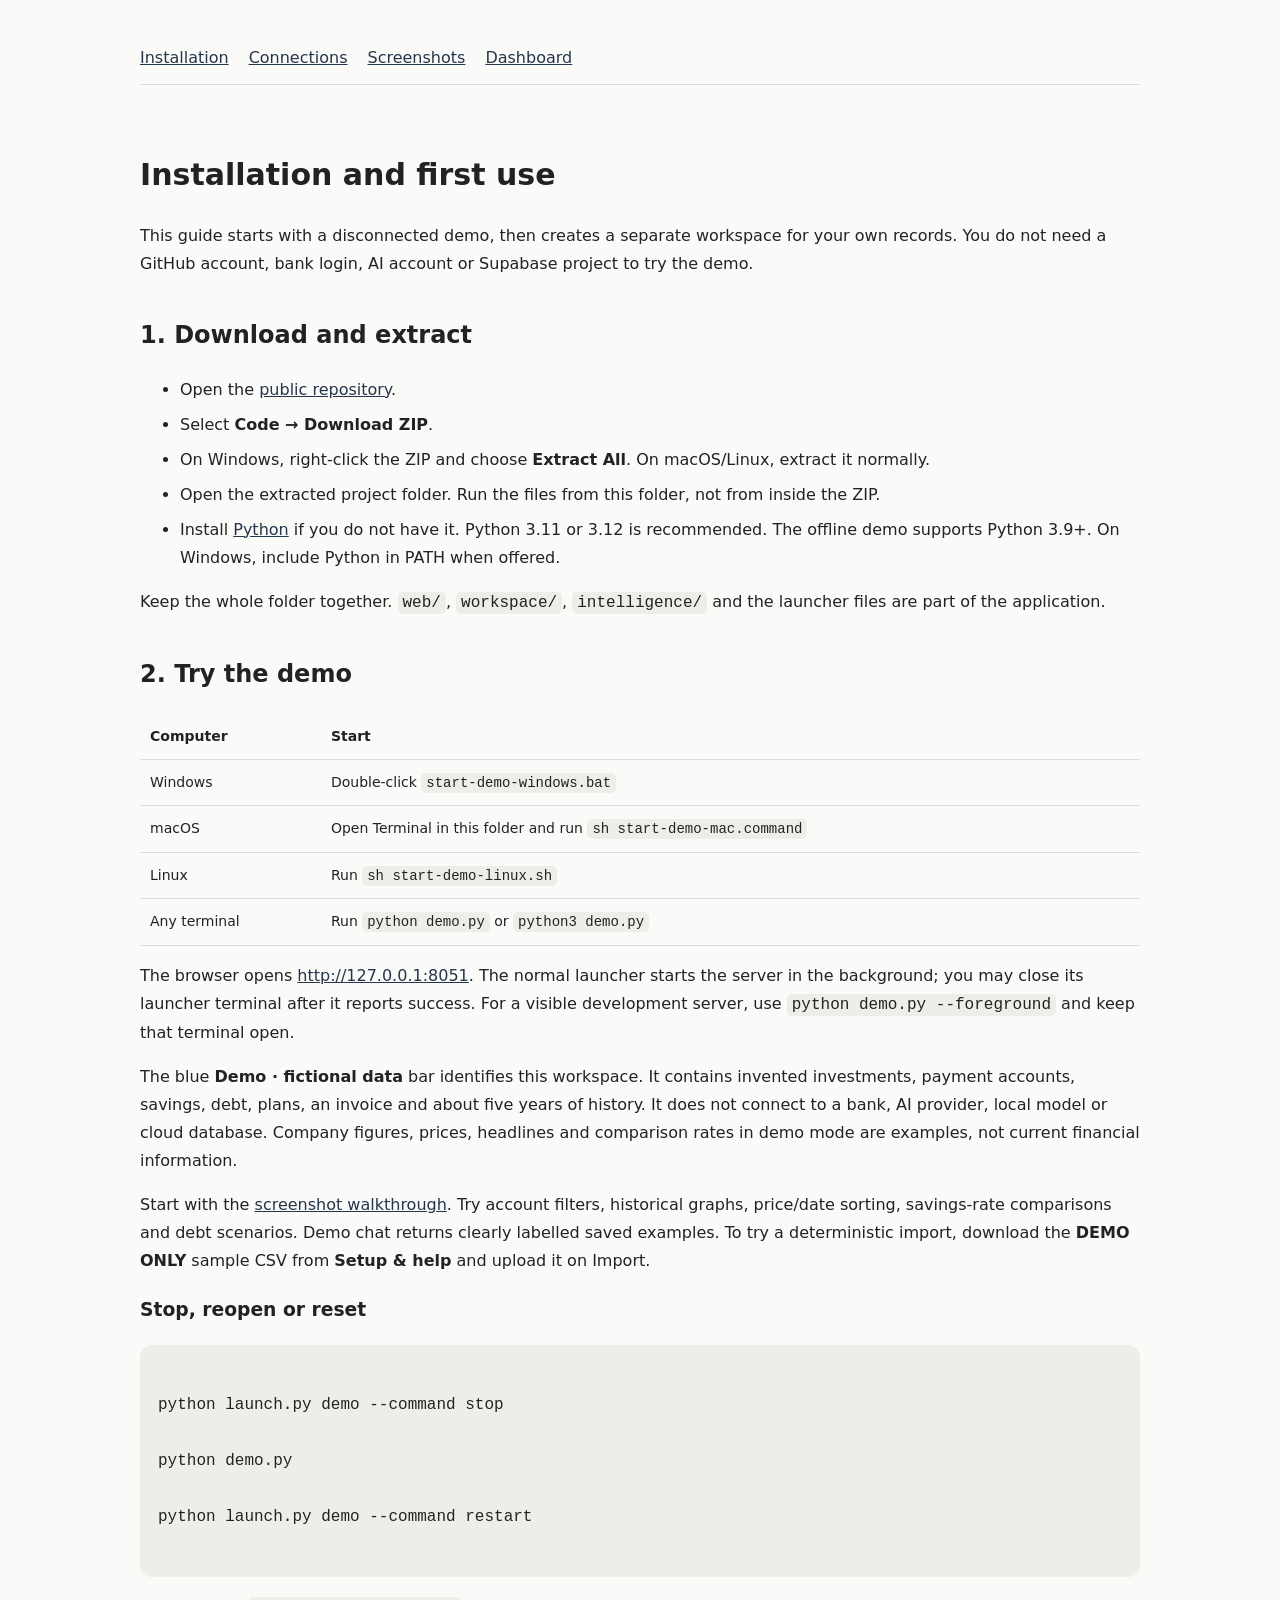
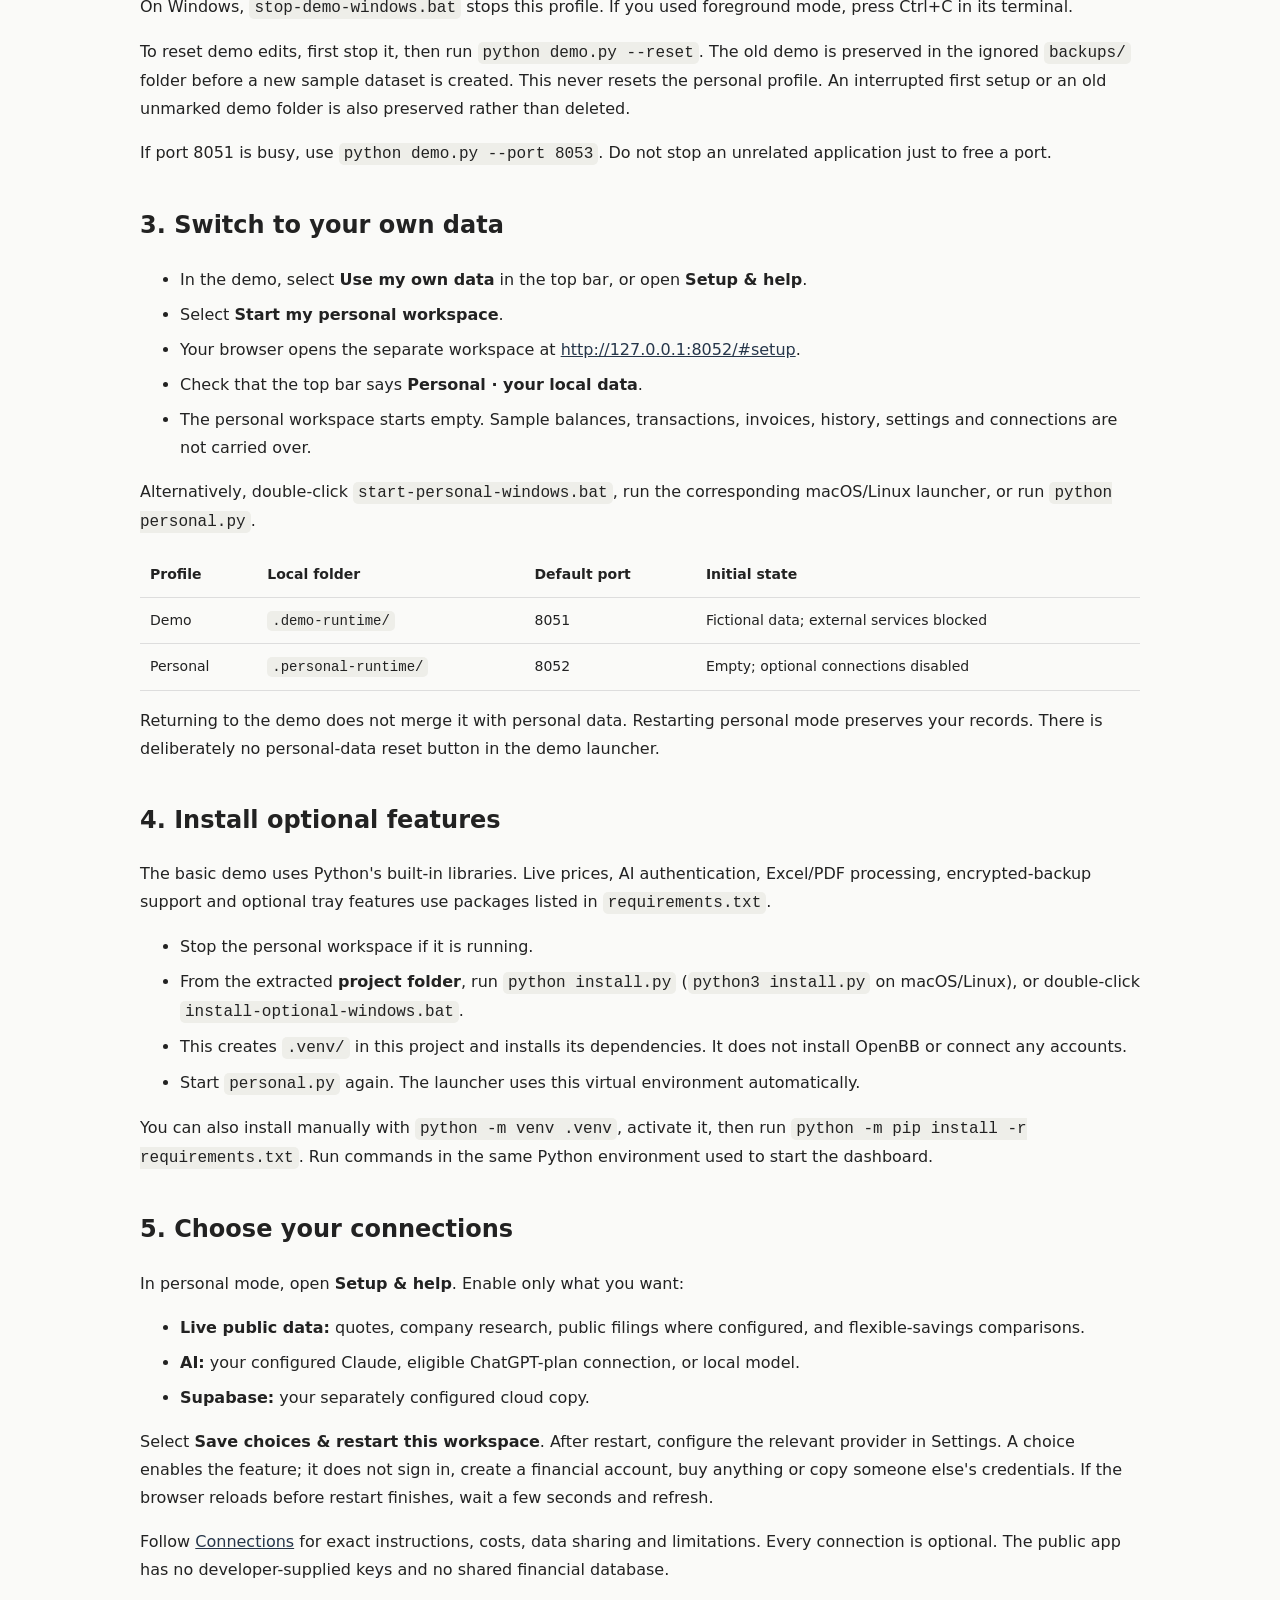
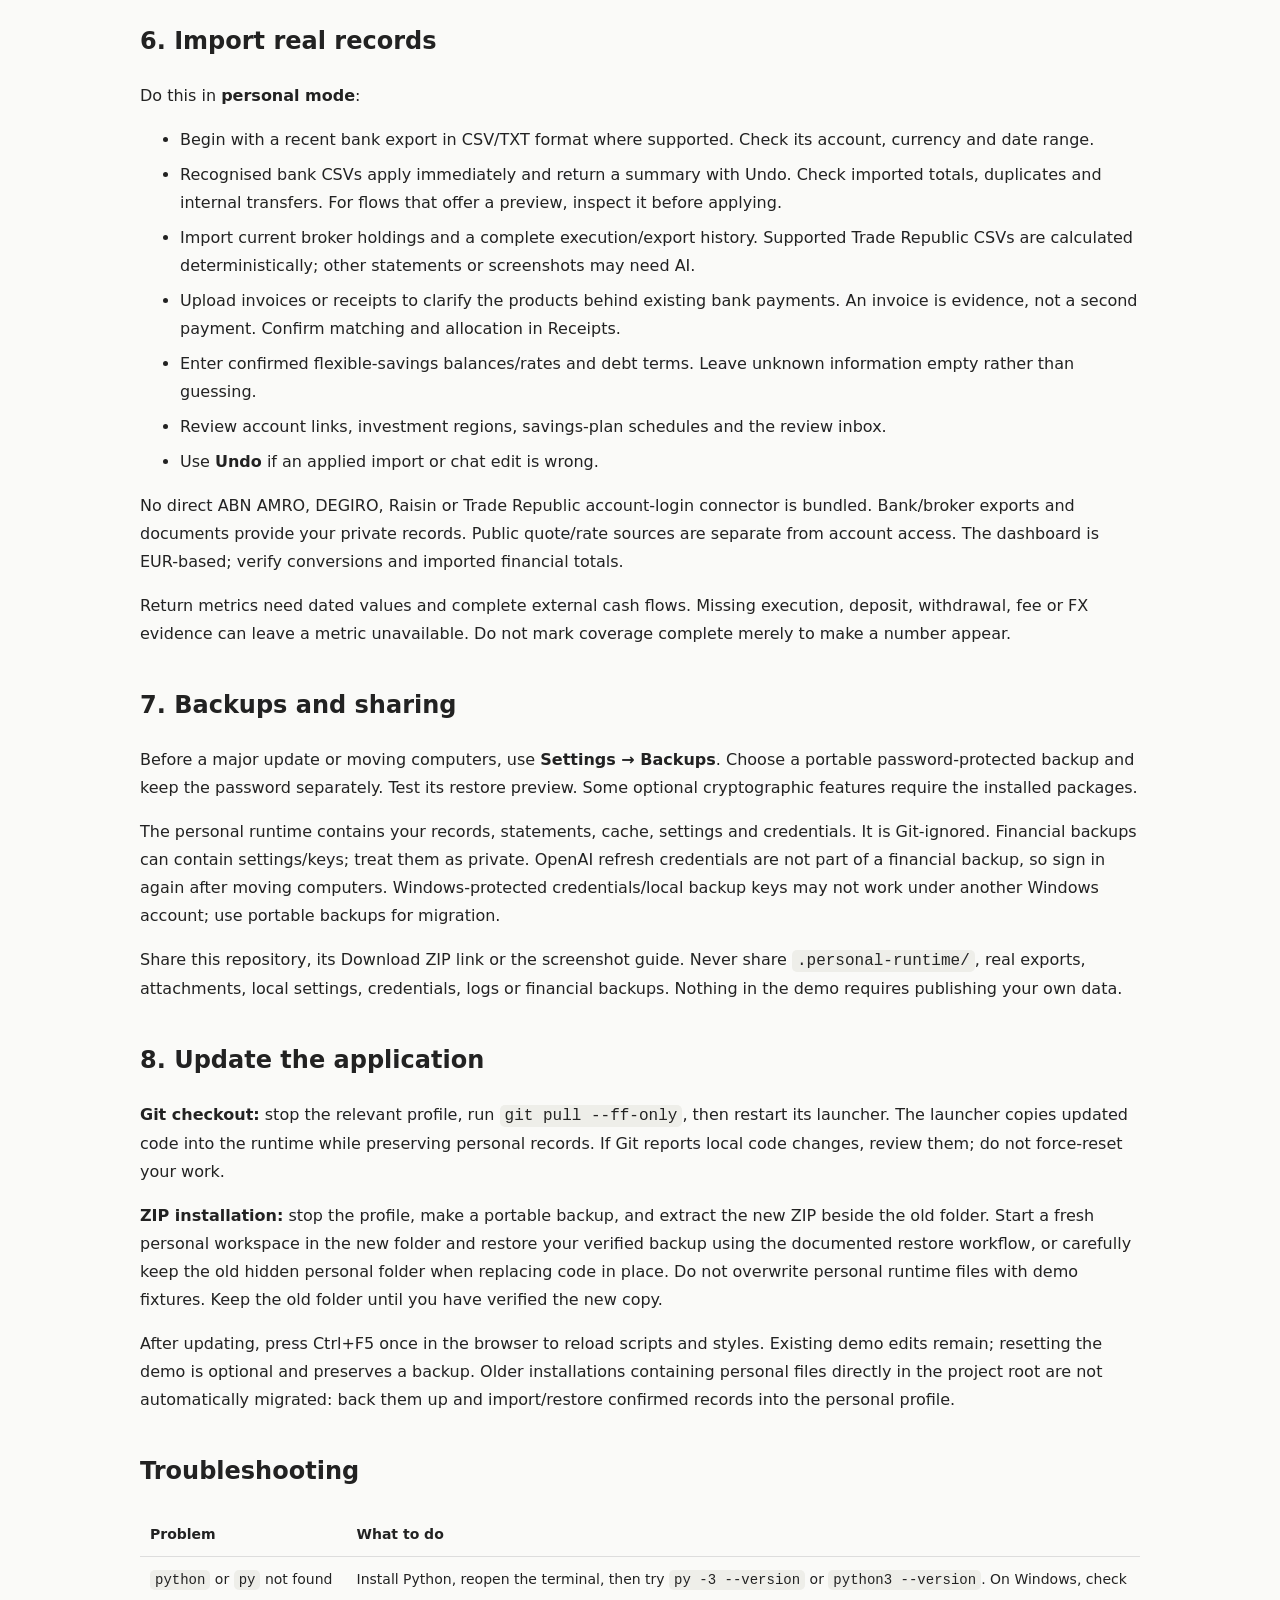
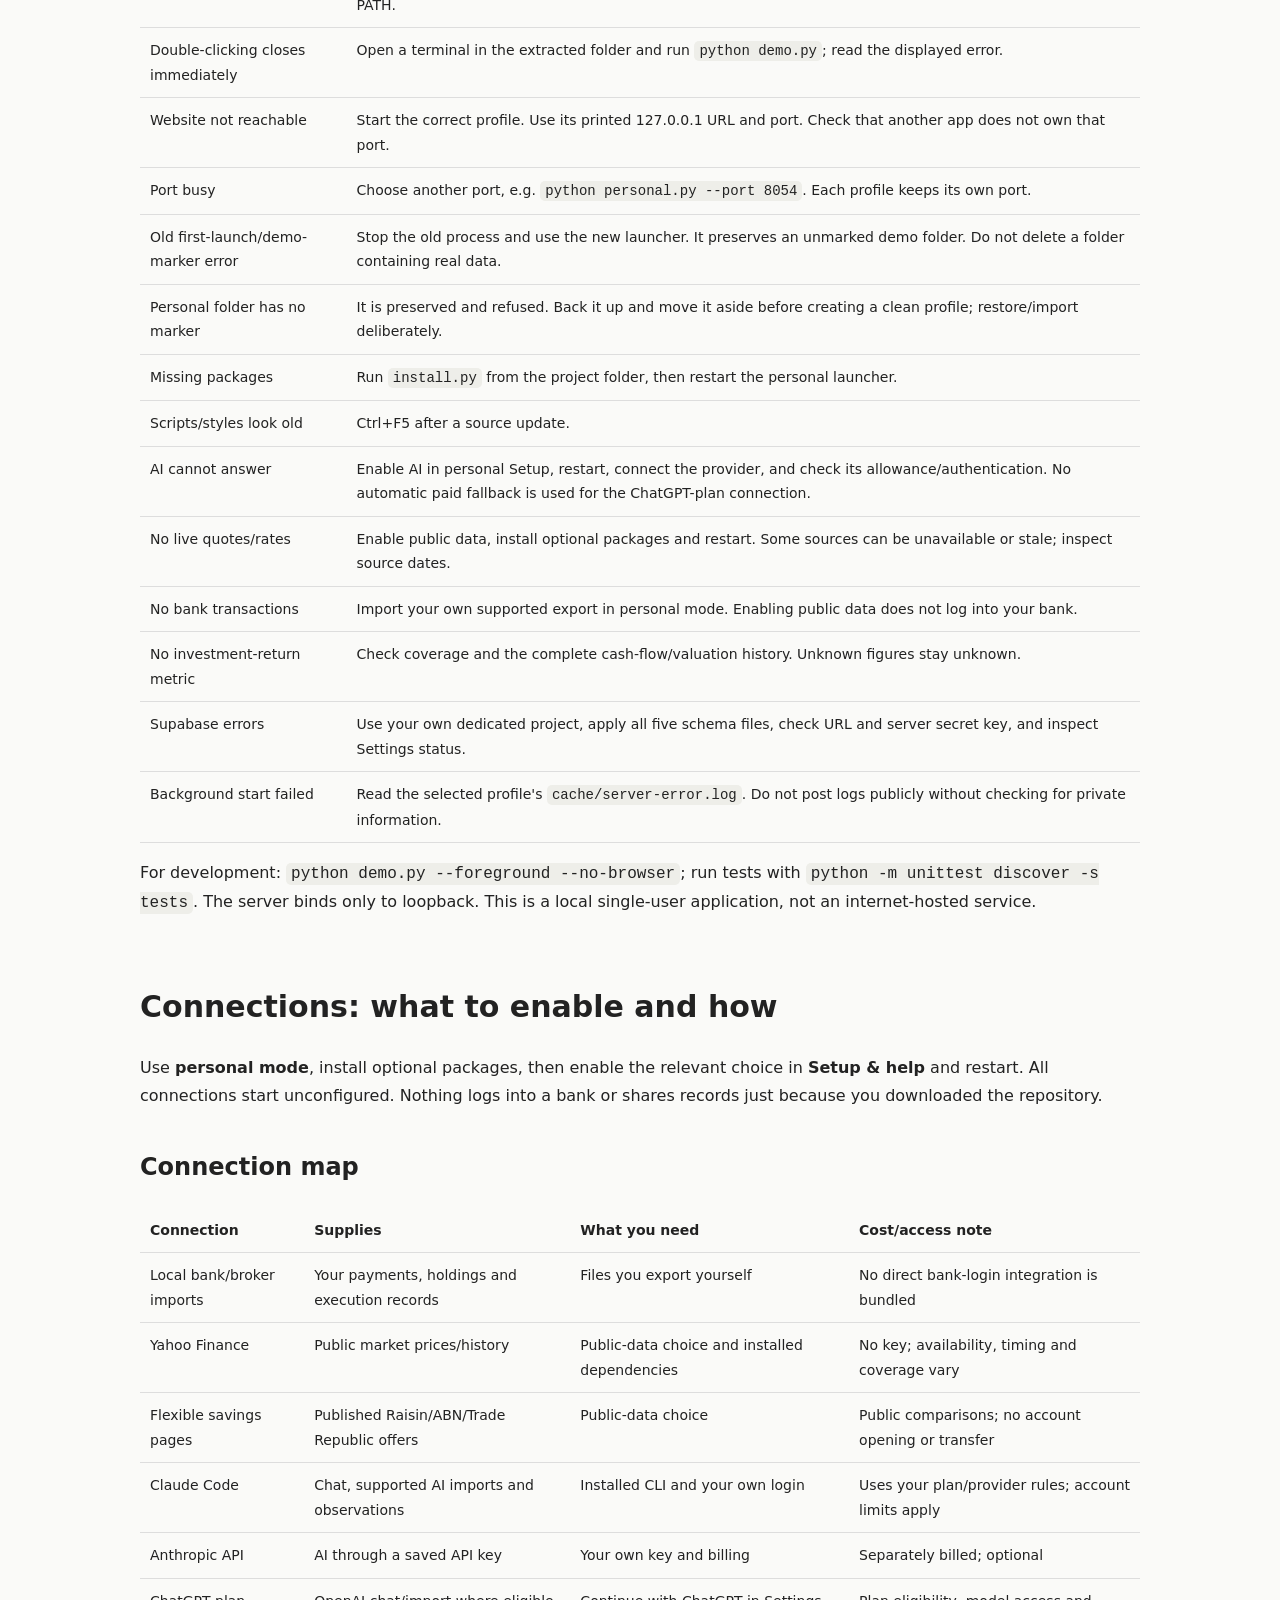
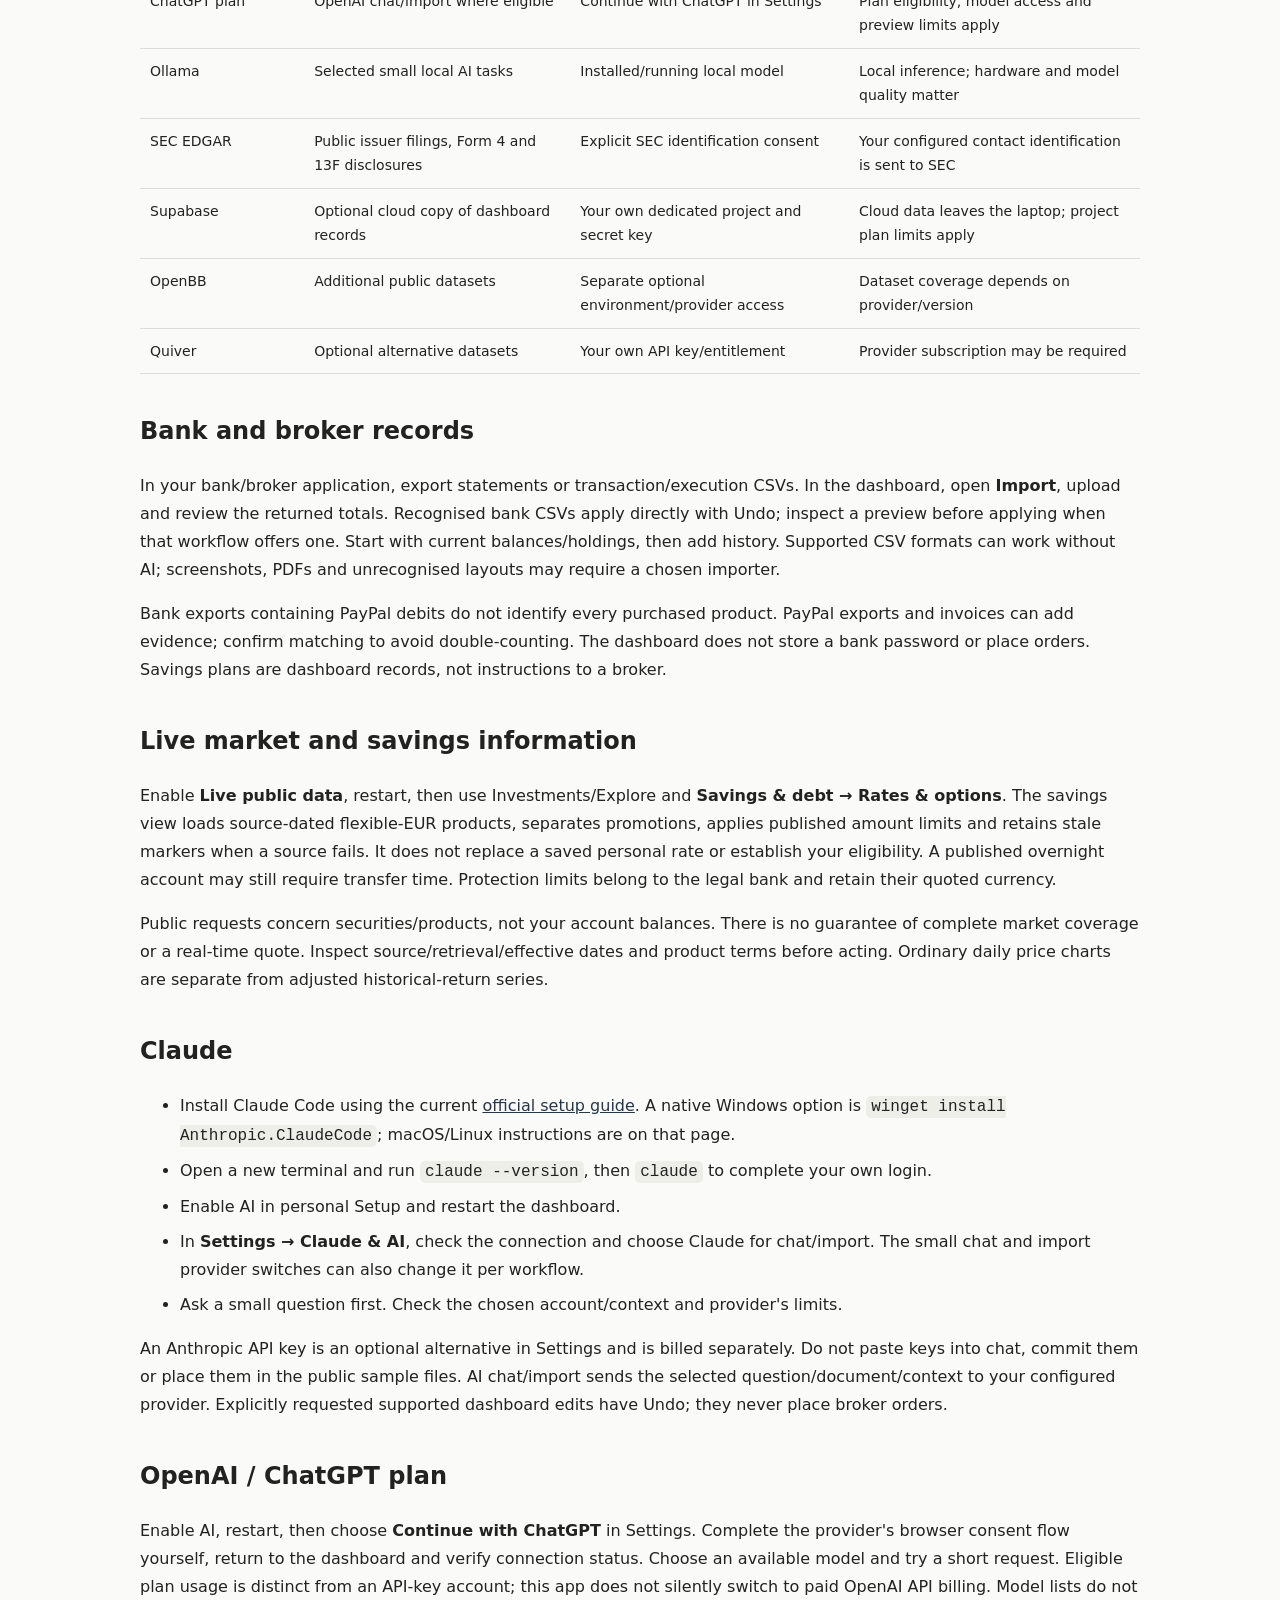
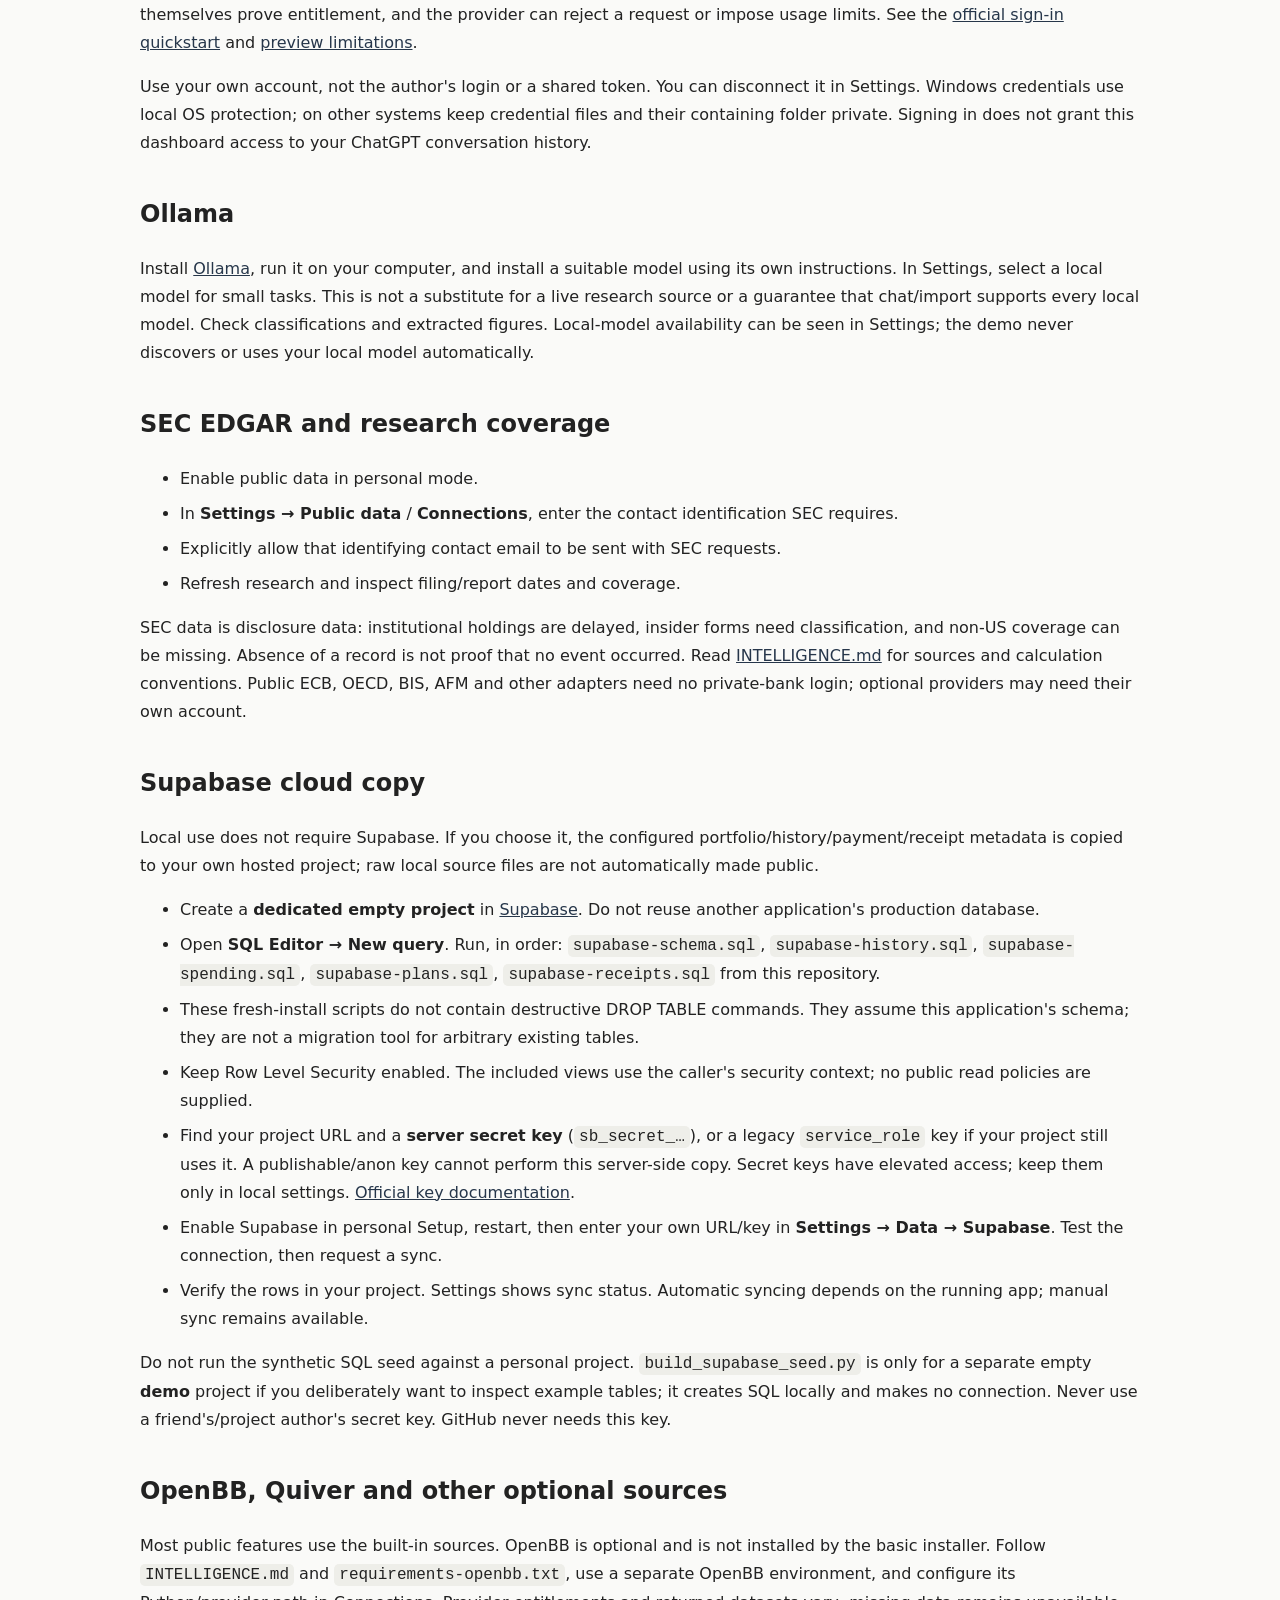
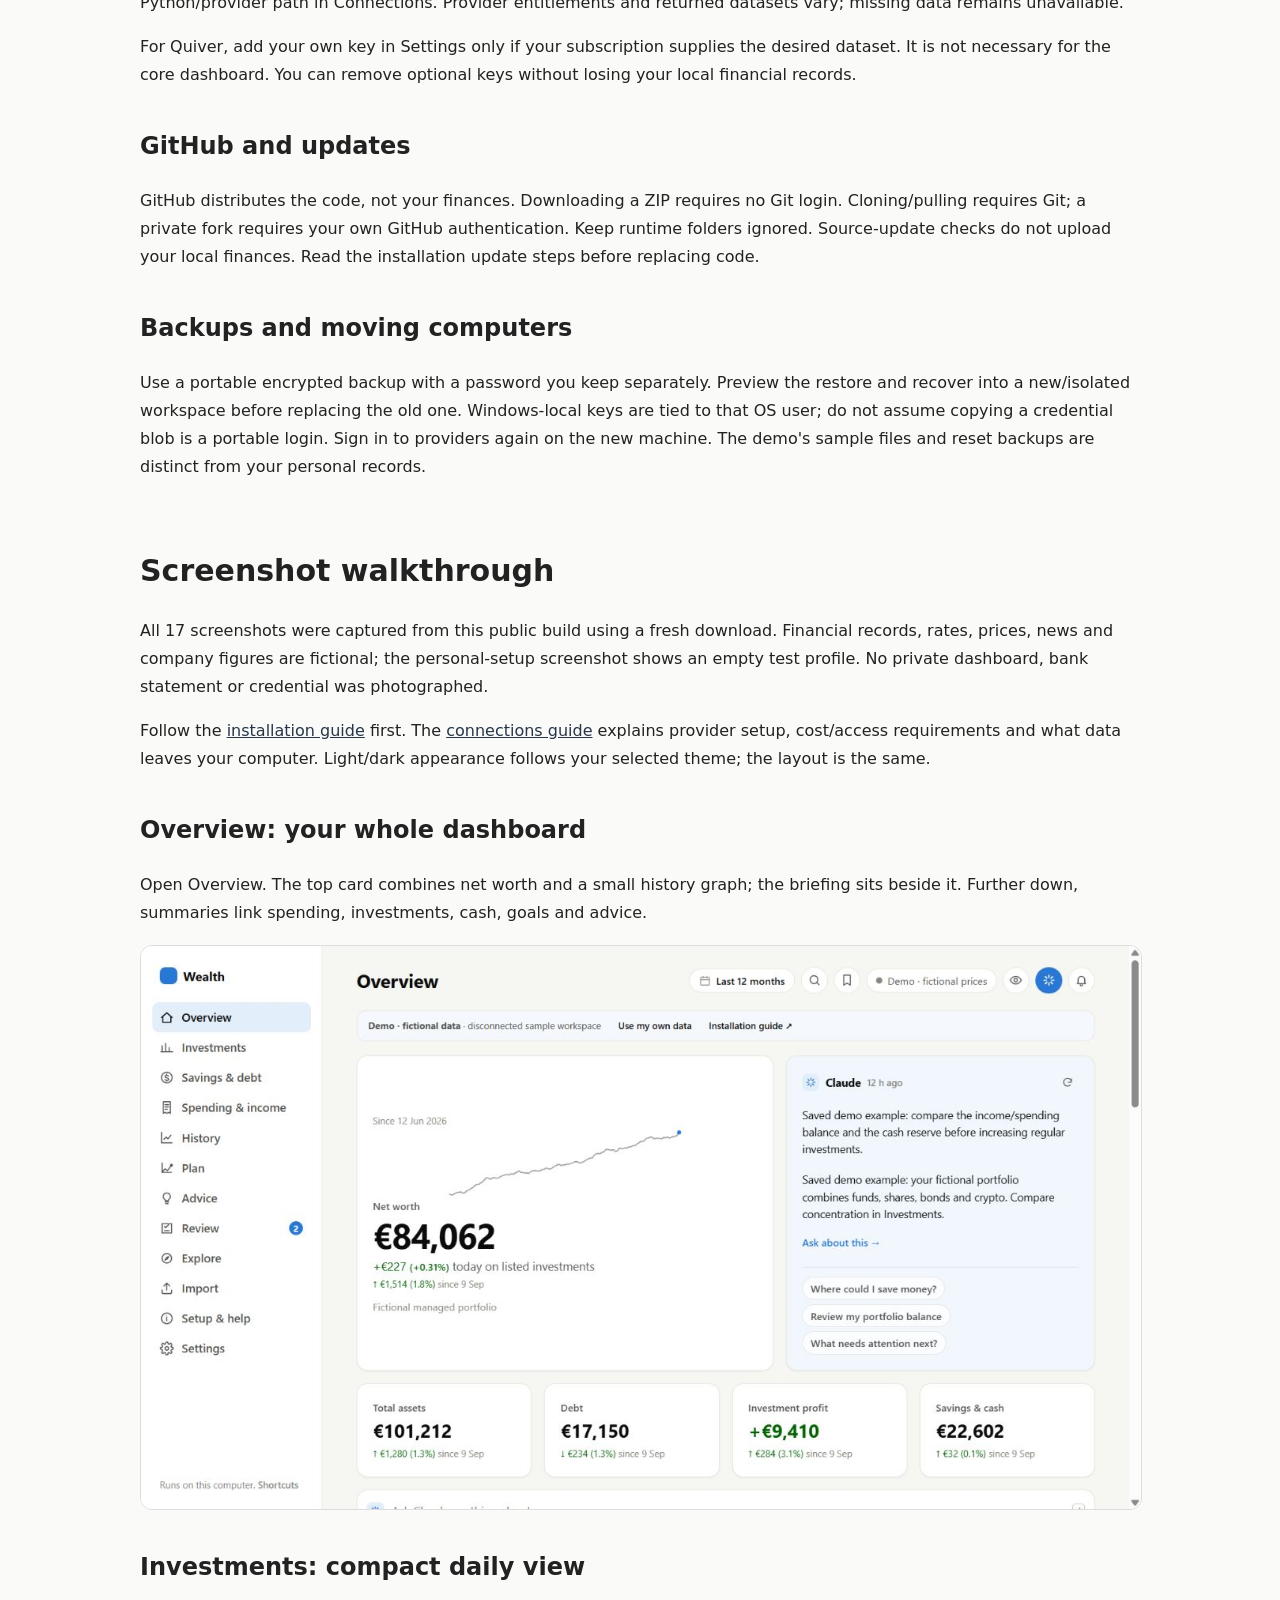
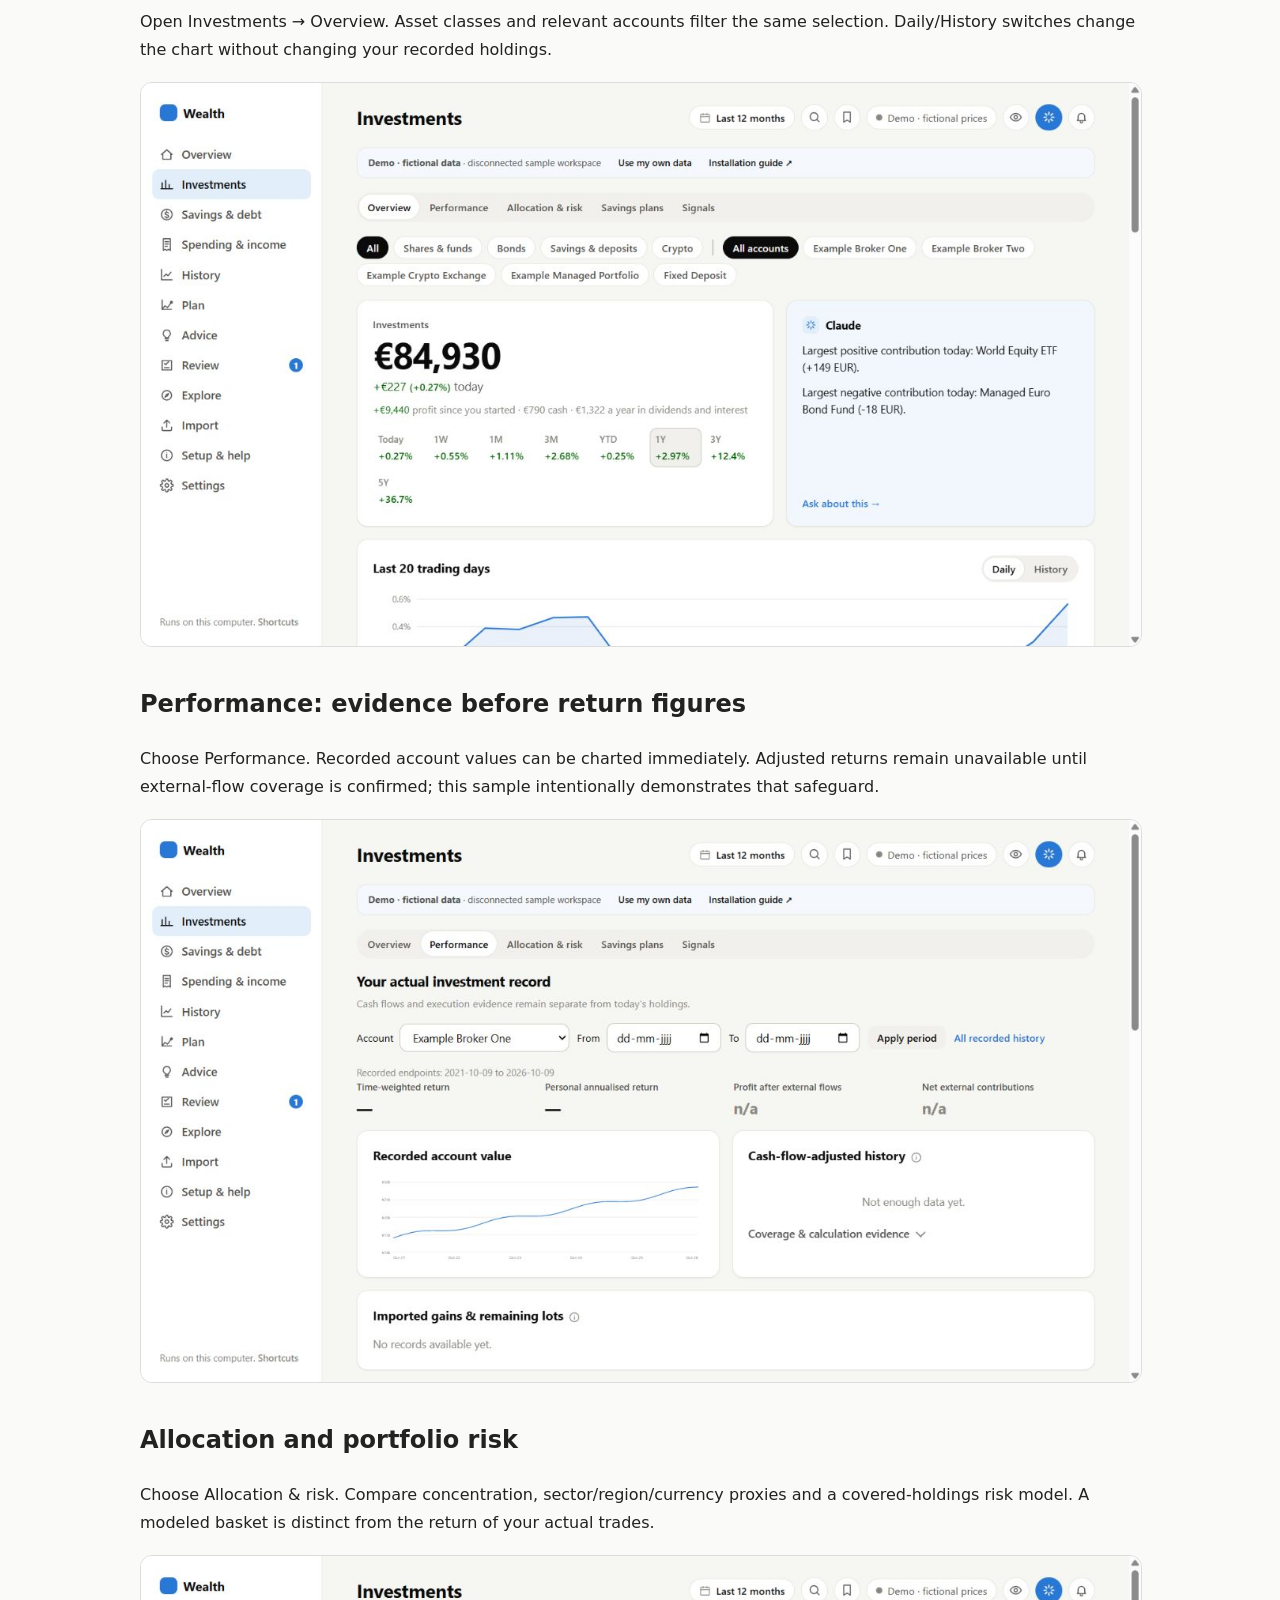
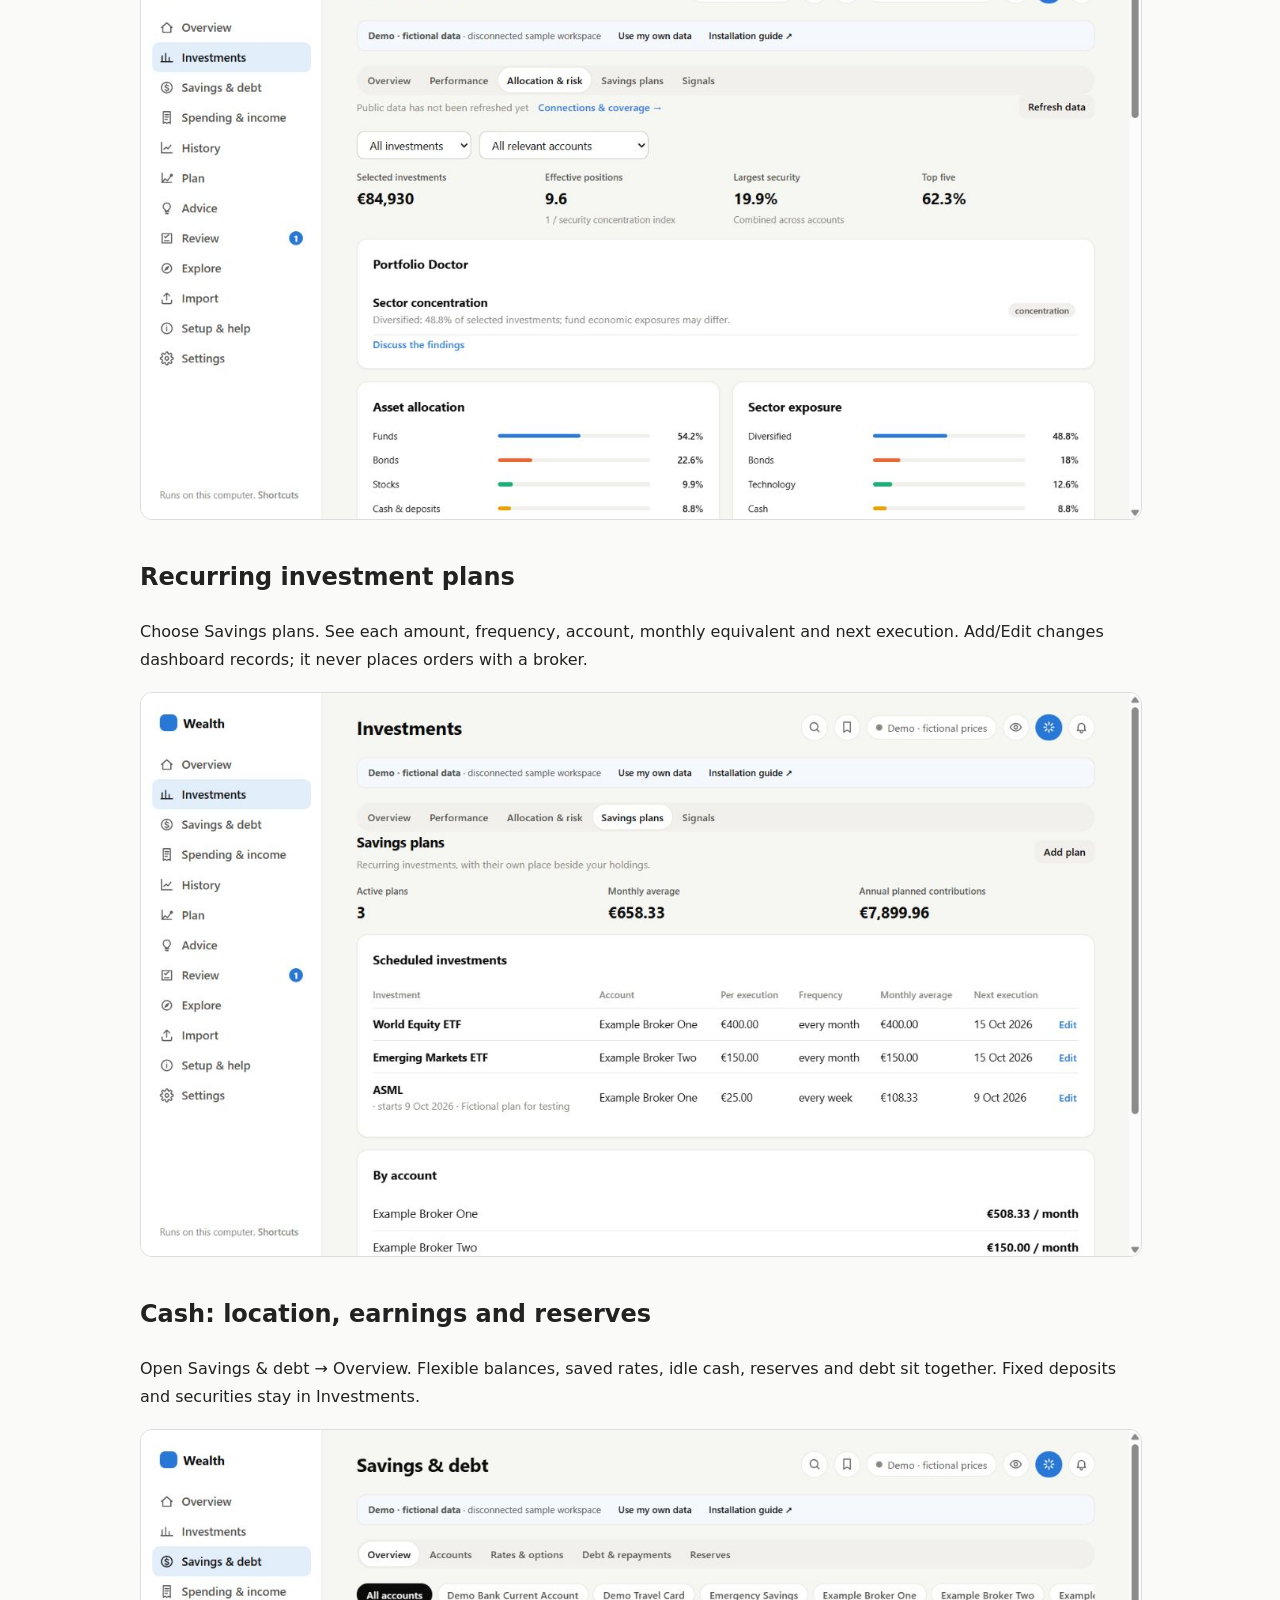
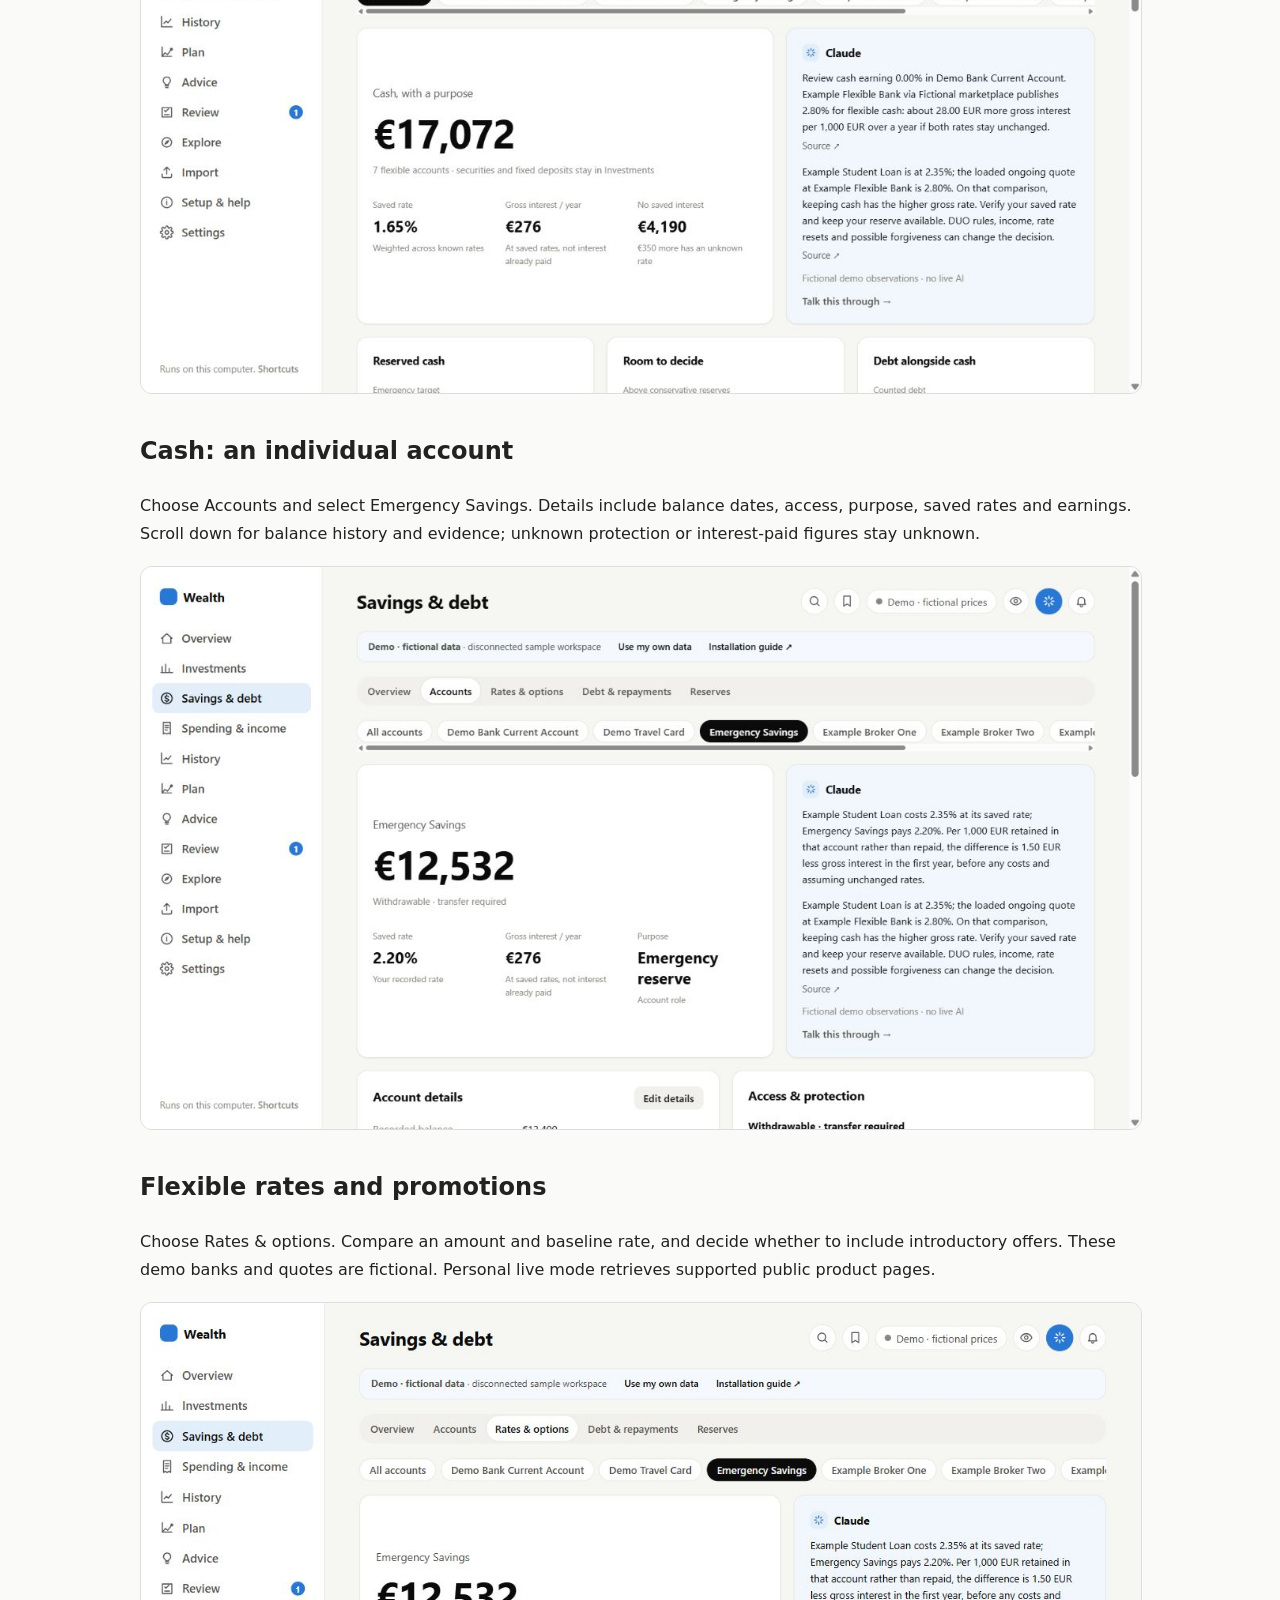
==== web/guide.html @ a2b26bd4 "Update public demo with latest dashboard and illustrated setup Bring the public edition to the curre" ====
<!doctype html><html lang="en"><meta charset="utf-8"><meta name="viewport" content="width=device-width,initial-scale=1"><title>Wealth — installation and screenshots</title><style>body{max-width:1000px;margin:32px auto;padding:0 22px;font:16px/1.75 system-ui;color:#222;background:#fafaf8}h1{margin-top:64px;font-size:30px}h2{margin-top:36px}a{color:#26364a}code{background:#eeeee9;border-radius:5px;padding:2px 5px}pre{white-space:pre-wrap;padding:18px;background:#eeeee9;border-radius:12px}pre code{padding:0}img{display:block;max-width:100%;height:auto;border-radius:12px;border:1px solid #ddd;margin:18px 0}table{border-collapse:collapse;width:100%;font-size:14px}td,th{text-align:left;padding:10px;border-bottom:1px solid #ddd;vertical-align:top}.table-scroll{overflow:auto}li{margin:7px 0}nav{display:flex;gap:20px;flex-wrap:wrap;position:sticky;top:0;background:#fafaf8;padding:12px 0;border-bottom:1px solid #ddd}</style><nav><a href="#installation">Installation</a><a href="#connections">Connections</a><a href="#screenshots">Screenshots</a><a href="/">Dashboard</a></nav><h1 id="installation">Installation and first use</h1>
<p>This guide starts with a disconnected demo, then creates a separate workspace for your own records. You do not need a GitHub account, bank login, AI account or Supabase project to try the demo.</p>
<h2>1. Download and extract</h2>
<ul>
<li>Open the <a href="https://github.com/jcveraart/Wealth-dashboard-test">public repository</a>.</li>
<li>Select <strong>Code → Download ZIP</strong>.</li>
<li>On Windows, right-click the ZIP and choose <strong>Extract All</strong>. On macOS/Linux, extract it normally.</li>
<li>Open the extracted project folder. Run the files from this folder, not from inside the ZIP.</li>
<li>Install <a href="https://www.python.org/downloads/">Python</a> if you do not have it. Python 3.11 or 3.12 is recommended. The offline demo supports Python 3.9+. On Windows, include Python in PATH when offered.</li>
</ul>
<p>Keep the whole folder together. <code>web/</code>, <code>workspace/</code>, <code>intelligence/</code> and the launcher files are part of the application.</p>
<h2>2. Try the demo</h2>
<div class="table-scroll"><table><thead><tr><th>Computer</th><th>Start</th></tr></thead><tbody>
<tr><td>Windows</td><td>Double-click <code>start-demo-windows.bat</code></td></tr>
<tr><td>macOS</td><td>Open Terminal in this folder and run <code>sh start-demo-mac.command</code></td></tr>
<tr><td>Linux</td><td>Run <code>sh start-demo-linux.sh</code></td></tr>
<tr><td>Any terminal</td><td>Run <code>python demo.py</code> or <code>python3 demo.py</code></td></tr>
</tbody></table></div>
<p>The browser opens <a href="http://127.0.0.1:8051">http://127.0.0.1:8051</a>. The normal launcher starts the server in the background; you may close its launcher terminal after it reports success. For a visible development server, use <code>python demo.py --foreground</code> and keep that terminal open.</p>
<p>The blue <strong>Demo · fictional data</strong> bar identifies this workspace. It contains invented investments, payment accounts, savings, debt, plans, an invoice and about five years of history. It does not connect to a bank, AI provider, local model or cloud database. Company figures, prices, headlines and comparison rates in demo mode are examples, not current financial information.</p>
<p>Start with the <a href="#screenshots">screenshot walkthrough</a>. Try account filters, historical graphs, price/date sorting, savings-rate comparisons and debt scenarios. Demo chat returns clearly labelled saved examples. To try a deterministic import, download the <strong>DEMO ONLY</strong> sample CSV from <strong>Setup &amp; help</strong> and upload it on Import.</p>
<h3>Stop, reopen or reset</h3>
<pre><code>
python launch.py demo --command stop

python demo.py

python launch.py demo --command restart

</code></pre>
<p>On Windows, <code>stop-demo-windows.bat</code> stops this profile. If you used foreground mode, press Ctrl+C in its terminal.</p>
<p>To reset demo edits, first stop it, then run <code>python demo.py --reset</code>. The old demo is preserved in the ignored <code>backups/</code> folder before a new sample dataset is created. This never resets the personal profile. An interrupted first setup or an old unmarked demo folder is also preserved rather than deleted.</p>
<p>If port 8051 is busy, use <code>python demo.py --port 8053</code>. Do not stop an unrelated application just to free a port.</p>
<h2>3. Switch to your own data</h2>
<ul>
<li>In the demo, select <strong>Use my own data</strong> in the top bar, or open <strong>Setup &amp; help</strong>.</li>
<li>Select <strong>Start my personal workspace</strong>.</li>
<li>Your browser opens the separate workspace at <a href="http://127.0.0.1:8052/#setup">http://127.0.0.1:8052/#setup</a>.</li>
<li>Check that the top bar says <strong>Personal · your local data</strong>.</li>
<li>The personal workspace starts empty. Sample balances, transactions, invoices, history, settings and connections are not carried over.</li>
</ul>
<p>Alternatively, double-click <code>start-personal-windows.bat</code>, run the corresponding macOS/Linux launcher, or run <code>python personal.py</code>.</p>
<div class="table-scroll"><table><thead><tr><th>Profile</th><th>Local folder</th><th>Default port</th><th>Initial state</th></tr></thead><tbody>
<tr><td>Demo</td><td><code>.demo-runtime/</code></td><td>8051</td><td>Fictional data; external services blocked</td></tr>
<tr><td>Personal</td><td><code>.personal-runtime/</code></td><td>8052</td><td>Empty; optional connections disabled</td></tr>
</tbody></table></div>
<p>Returning to the demo does not merge it with personal data. Restarting personal mode preserves your records. There is deliberately no personal-data reset button in the demo launcher.</p>
<h2>4. Install optional features</h2>
<p>The basic demo uses Python&#x27;s built-in libraries. Live prices, AI authentication, Excel/PDF processing, encrypted-backup support and optional tray features use packages listed in <code>requirements.txt</code>.</p>
<ul>
<li>Stop the personal workspace if it is running.</li>
<li>From the extracted <strong>project folder</strong>, run <code>python install.py</code> (<code>python3 install.py</code> on macOS/Linux), or double-click <code>install-optional-windows.bat</code>.</li>
<li>This creates <code>.venv/</code> in this project and installs its dependencies. It does not install OpenBB or connect any accounts.</li>
<li>Start <code>personal.py</code> again. The launcher uses this virtual environment automatically.</li>
</ul>
<p>You can also install manually with <code>python -m venv .venv</code>, activate it, then run <code>python -m pip install -r requirements.txt</code>. Run commands in the same Python environment used to start the dashboard.</p>
<h2>5. Choose your connections</h2>
<p>In personal mode, open <strong>Setup &amp; help</strong>. Enable only what you want:</p>
<ul>
<li><strong>Live public data:</strong> quotes, company research, public filings where configured, and flexible-savings comparisons.</li>
<li><strong>AI:</strong> your configured Claude, eligible ChatGPT-plan connection, or local model.</li>
<li><strong>Supabase:</strong> your separately configured cloud copy.</li>
</ul>
<p>Select <strong>Save choices &amp; restart this workspace</strong>. After restart, configure the relevant provider in Settings. A choice enables the feature; it does not sign in, create a financial account, buy anything or copy someone else&#x27;s credentials. If the browser reloads before restart finishes, wait a few seconds and refresh.</p>
<p>Follow <a href="#connections">Connections</a> for exact instructions, costs, data sharing and limitations. Every connection is optional. The public app has no developer-supplied keys and no shared financial database.</p>
<h2>6. Import real records</h2>
<p>Do this in <strong>personal mode</strong>:</p>
<ul>
<li>Begin with a recent bank export in CSV/TXT format where supported. Check its account, currency and date range.</li>
<li>Recognised bank CSVs apply immediately and return a summary with Undo. Check imported totals, duplicates and internal transfers. For flows that offer a preview, inspect it before applying.</li>
<li>Import current broker holdings and a complete execution/export history. Supported Trade Republic CSVs are calculated deterministically; other statements or screenshots may need AI.</li>
<li>Upload invoices or receipts to clarify the products behind existing bank payments. An invoice is evidence, not a second payment. Confirm matching and allocation in Receipts.</li>
<li>Enter confirmed flexible-savings balances/rates and debt terms. Leave unknown information empty rather than guessing.</li>
<li>Review account links, investment regions, savings-plan schedules and the review inbox.</li>
<li>Use <strong>Undo</strong> if an applied import or chat edit is wrong.</li>
</ul>
<p>No direct ABN AMRO, DEGIRO, Raisin or Trade Republic account-login connector is bundled. Bank/broker exports and documents provide your private records. Public quote/rate sources are separate from account access. The dashboard is EUR-based; verify conversions and imported financial totals.</p>
<p>Return metrics need dated values and complete external cash flows. Missing execution, deposit, withdrawal, fee or FX evidence can leave a metric unavailable. Do not mark coverage complete merely to make a number appear.</p>
<h2>7. Backups and sharing</h2>
<p>Before a major update or moving computers, use <strong>Settings → Backups</strong>. Choose a portable password-protected backup and keep the password separately. Test its restore preview. Some optional cryptographic features require the installed packages.</p>
<p>The personal runtime contains your records, statements, cache, settings and credentials. It is Git-ignored. Financial backups can contain settings/keys; treat them as private. OpenAI refresh credentials are not part of a financial backup, so sign in again after moving computers. Windows-protected credentials/local backup keys may not work under another Windows account; use portable backups for migration.</p>
<p>Share this repository, its Download ZIP link or the screenshot guide. Never share <code>.personal-runtime/</code>, real exports, attachments, local settings, credentials, logs or financial backups. Nothing in the demo requires publishing your own data.</p>
<h2>8. Update the application</h2>
<p><strong>Git checkout:</strong> stop the relevant profile, run <code>git pull --ff-only</code>, then restart its launcher. The launcher copies updated code into the runtime while preserving personal records. If Git reports local code changes, review them; do not force-reset your work.</p>
<p><strong>ZIP installation:</strong> stop the profile, make a portable backup, and extract the new ZIP beside the old folder. Start a fresh personal workspace in the new folder and restore your verified backup using the documented restore workflow, or carefully keep the old hidden personal folder when replacing code in place. Do not overwrite personal runtime files with demo fixtures. Keep the old folder until you have verified the new copy.</p>
<p>After updating, press Ctrl+F5 once in the browser to reload scripts and styles. Existing demo edits remain; resetting the demo is optional and preserves a backup. Older installations containing personal files directly in the project root are not automatically migrated: back them up and import/restore confirmed records into the personal profile.</p>
<h2>Troubleshooting</h2>
<div class="table-scroll"><table><thead><tr><th>Problem</th><th>What to do</th></tr></thead><tbody>
<tr><td><code>python</code> or <code>py</code> not found</td><td>Install Python, reopen the terminal, then try <code>py -3 --version</code> or <code>python3 --version</code>. On Windows, check PATH.</td></tr>
<tr><td>Double-clicking closes immediately</td><td>Open a terminal in the extracted folder and run <code>python demo.py</code>; read the displayed error.</td></tr>
<tr><td>Website not reachable</td><td>Start the correct profile. Use its printed 127.0.0.1 URL and port. Check that another app does not own that port.</td></tr>
<tr><td>Port busy</td><td>Choose another port, e.g. <code>python personal.py --port 8054</code>. Each profile keeps its own port.</td></tr>
<tr><td>Old first-launch/demo-marker error</td><td>Stop the old process and use the new launcher. It preserves an unmarked demo folder. Do not delete a folder containing real data.</td></tr>
<tr><td>Personal folder has no marker</td><td>It is preserved and refused. Back it up and move it aside before creating a clean profile; restore/import deliberately.</td></tr>
<tr><td>Missing packages</td><td>Run <code>install.py</code> from the project folder, then restart the personal launcher.</td></tr>
<tr><td>Scripts/styles look old</td><td>Ctrl+F5 after a source update.</td></tr>
<tr><td>AI cannot answer</td><td>Enable AI in personal Setup, restart, connect the provider, and check its allowance/authentication. No automatic paid fallback is used for the ChatGPT-plan connection.</td></tr>
<tr><td>No live quotes/rates</td><td>Enable public data, install optional packages and restart. Some sources can be unavailable or stale; inspect source dates.</td></tr>
<tr><td>No bank transactions</td><td>Import your own supported export in personal mode. Enabling public data does not log into your bank.</td></tr>
<tr><td>No investment-return metric</td><td>Check coverage and the complete cash-flow/valuation history. Unknown figures stay unknown.</td></tr>
<tr><td>Supabase errors</td><td>Use your own dedicated project, apply all five schema files, check URL and server secret key, and inspect Settings status.</td></tr>
<tr><td>Background start failed</td><td>Read the selected profile&#x27;s <code>cache/server-error.log</code>. Do not post logs publicly without checking for private information.</td></tr>
</tbody></table></div>
<p>For development: <code>python demo.py --foreground --no-browser</code>; run tests with <code>python -m unittest discover -s tests</code>. The server binds only to loopback. This is a local single-user application, not an internet-hosted service.</p><h1 id="connections">Connections: what to enable and how</h1>
<p>Use <strong>personal mode</strong>, install optional packages, then enable the relevant choice in <strong>Setup &amp; help</strong> and restart. All connections start unconfigured. Nothing logs into a bank or shares records just because you downloaded the repository.</p>
<h2>Connection map</h2>
<div class="table-scroll"><table><thead><tr><th>Connection</th><th>Supplies</th><th>What you need</th><th>Cost/access note</th></tr></thead><tbody>
<tr><td>Local bank/broker imports</td><td>Your payments, holdings and execution records</td><td>Files you export yourself</td><td>No direct bank-login integration is bundled</td></tr>
<tr><td>Yahoo Finance</td><td>Public market prices/history</td><td>Public-data choice and installed dependencies</td><td>No key; availability, timing and coverage vary</td></tr>
<tr><td>Flexible savings pages</td><td>Published Raisin/ABN/Trade Republic offers</td><td>Public-data choice</td><td>Public comparisons; no account opening or transfer</td></tr>
<tr><td>Claude Code</td><td>Chat, supported AI imports and observations</td><td>Installed CLI and your own login</td><td>Uses your plan/provider rules; account limits apply</td></tr>
<tr><td>Anthropic API</td><td>AI through a saved API key</td><td>Your own key and billing</td><td>Separately billed; optional</td></tr>
<tr><td>ChatGPT plan</td><td>OpenAI chat/import where eligible</td><td>Continue with ChatGPT in Settings</td><td>Plan eligibility, model access and preview limits apply</td></tr>
<tr><td>Ollama</td><td>Selected small local AI tasks</td><td>Installed/running local model</td><td>Local inference; hardware and model quality matter</td></tr>
<tr><td>SEC EDGAR</td><td>Public issuer filings, Form 4 and 13F disclosures</td><td>Explicit SEC identification consent</td><td>Your configured contact identification is sent to SEC</td></tr>
<tr><td>Supabase</td><td>Optional cloud copy of dashboard records</td><td>Your own dedicated project and secret key</td><td>Cloud data leaves the laptop; project plan limits apply</td></tr>
<tr><td>OpenBB</td><td>Additional public datasets</td><td>Separate optional environment/provider access</td><td>Dataset coverage depends on provider/version</td></tr>
<tr><td>Quiver</td><td>Optional alternative datasets</td><td>Your own API key/entitlement</td><td>Provider subscription may be required</td></tr>
</tbody></table></div>
<h2>Bank and broker records</h2>
<p>In your bank/broker application, export statements or transaction/execution CSVs. In the dashboard, open <strong>Import</strong>, upload and review the returned totals. Recognised bank CSVs apply directly with Undo; inspect a preview before applying when that workflow offers one. Start with current balances/holdings, then add history. Supported CSV formats can work without AI; screenshots, PDFs and unrecognised layouts may require a chosen importer.</p>
<p>Bank exports containing PayPal debits do not identify every purchased product. PayPal exports and invoices can add evidence; confirm matching to avoid double-counting. The dashboard does not store a bank password or place orders. Savings plans are dashboard records, not instructions to a broker.</p>
<h2>Live market and savings information</h2>
<p>Enable <strong>Live public data</strong>, restart, then use Investments/Explore and <strong>Savings &amp; debt → Rates &amp; options</strong>. The savings view loads source-dated flexible-EUR products, separates promotions, applies published amount limits and retains stale markers when a source fails. It does not replace a saved personal rate or establish your eligibility. A published overnight account may still require transfer time. Protection limits belong to the legal bank and retain their quoted currency.</p>
<p>Public requests concern securities/products, not your account balances. There is no guarantee of complete market coverage or a real-time quote. Inspect source/retrieval/effective dates and product terms before acting. Ordinary daily price charts are separate from adjusted historical-return series.</p>
<h2>Claude</h2>
<ul>
<li>Install Claude Code using the current <a href="https://code.claude.com/docs/en/setup">official setup guide</a>. A native Windows option is <code>winget install Anthropic.ClaudeCode</code>; macOS/Linux instructions are on that page.</li>
<li>Open a new terminal and run <code>claude --version</code>, then <code>claude</code> to complete your own login.</li>
<li>Enable AI in personal Setup and restart the dashboard.</li>
<li>In <strong>Settings → Claude &amp; AI</strong>, check the connection and choose Claude for chat/import. The small chat and import provider switches can also change it per workflow.</li>
<li>Ask a small question first. Check the chosen account/context and provider&#x27;s limits.</li>
</ul>
<p>An Anthropic API key is an optional alternative in Settings and is billed separately. Do not paste keys into chat, commit them or place them in the public sample files. AI chat/import sends the selected question/document/context to your configured provider. Explicitly requested supported dashboard edits have Undo; they never place broker orders.</p>
<h2>OpenAI / ChatGPT plan</h2>
<p>Enable AI, restart, then choose <strong>Continue with ChatGPT</strong> in Settings. Complete the provider&#x27;s browser consent flow yourself, return to the dashboard and verify connection status. Choose an available model and try a short request. Eligible plan usage is distinct from an API-key account; this app does not silently switch to paid OpenAI API billing. Model lists do not themselves prove entitlement, and the provider can reject a request or impose usage limits. See the <a href="https://developers.openai.com/siwc/quickstart">official sign-in quickstart</a> and <a href="https://developers.openai.com/siwc/token-sharing-open-source/preview-limitations">preview limitations</a>.</p>
<p>Use your own account, not the author&#x27;s login or a shared token. You can disconnect it in Settings. Windows credentials use local OS protection; on other systems keep credential files and their containing folder private. Signing in does not grant this dashboard access to your ChatGPT conversation history.</p>
<h2>Ollama</h2>
<p>Install <a href="https://ollama.com/download">Ollama</a>, run it on your computer, and install a suitable model using its own instructions. In Settings, select a local model for small tasks. This is not a substitute for a live research source or a guarantee that chat/import supports every local model. Check classifications and extracted figures. Local-model availability can be seen in Settings; the demo never discovers or uses your local model automatically.</p>
<h2>SEC EDGAR and research coverage</h2>
<ul>
<li>Enable public data in personal mode.</li>
<li>In <strong>Settings → Public data</strong> / <strong>Connections</strong>, enter the contact identification SEC requires.</li>
<li>Explicitly allow that identifying contact email to be sent with SEC requests.</li>
<li>Refresh research and inspect filing/report dates and coverage.</li>
</ul>
<p>SEC data is disclosure data: institutional holdings are delayed, insider forms need classification, and non-US coverage can be missing. Absence of a record is not proof that no event occurred. Read <a href="https://github.com/jcveraart/Wealth-dashboard-test/blob/main/INTELLIGENCE.md">INTELLIGENCE.md</a> for sources and calculation conventions. Public ECB, OECD, BIS, AFM and other adapters need no private-bank login; optional providers may need their own account.</p>
<h2>Supabase cloud copy</h2>
<p>Local use does not require Supabase. If you choose it, the configured portfolio/history/payment/receipt metadata is copied to your own hosted project; raw local source files are not automatically made public.</p>
<ul>
<li>Create a <strong>dedicated empty project</strong> in <a href="https://supabase.com/dashboard">Supabase</a>. Do not reuse another application&#x27;s production database.</li>
<li>Open <strong>SQL Editor → New query</strong>. Run, in order: <code>supabase-schema.sql</code>, <code>supabase-history.sql</code>, <code>supabase-spending.sql</code>, <code>supabase-plans.sql</code>, <code>supabase-receipts.sql</code> from this repository.</li>
<li>These fresh-install scripts do not contain destructive DROP TABLE commands. They assume this application&#x27;s schema; they are not a migration tool for arbitrary existing tables.</li>
<li>Keep Row Level Security enabled. The included views use the caller&#x27;s security context; no public read policies are supplied.</li>
<li>Find your project URL and a <strong>server secret key</strong> (<code>sb_secret_…</code>), or a legacy <code>service_role</code> key if your project still uses it. A publishable/anon key cannot perform this server-side copy. Secret keys have elevated access; keep them only in local settings. <a href="https://supabase.com/docs/guides/getting-started/api-keys">Official key documentation</a>.</li>
<li>Enable Supabase in personal Setup, restart, then enter your own URL/key in <strong>Settings → Data → Supabase</strong>. Test the connection, then request a sync.</li>
<li>Verify the rows in your project. Settings shows sync status. Automatic syncing depends on the running app; manual sync remains available.</li>
</ul>
<p>Do not run the synthetic SQL seed against a personal project. <code>build_supabase_seed.py</code> is only for a separate empty <strong>demo</strong> project if you deliberately want to inspect example tables; it creates SQL locally and makes no connection. Never use a friend&#x27;s/project author&#x27;s secret key. GitHub never needs this key.</p>
<h2>OpenBB, Quiver and other optional sources</h2>
<p>Most public features use the built-in sources. OpenBB is optional and is not installed by the basic installer. Follow <code>INTELLIGENCE.md</code> and <code>requirements-openbb.txt</code>, use a separate OpenBB environment, and configure its Python/provider path in Connections. Provider entitlements and returned datasets vary; missing data remains unavailable.</p>
<p>For Quiver, add your own key in Settings only if your subscription supplies the desired dataset. It is not necessary for the core dashboard. You can remove optional keys without losing your local financial records.</p>
<h2>GitHub and updates</h2>
<p>GitHub distributes the code, not your finances. Downloading a ZIP requires no Git login. Cloning/pulling requires Git; a private fork requires your own GitHub authentication. Keep runtime folders ignored. Source-update checks do not upload your local finances. Read the installation update steps before replacing code.</p>
<h2>Backups and moving computers</h2>
<p>Use a portable encrypted backup with a password you keep separately. Preview the restore and recover into a new/isolated workspace before replacing the old one. Windows-local keys are tied to that OS user; do not assume copying a credential blob is a portable login. Sign in to providers again on the new machine. The demo&#x27;s sample files and reset backups are distinct from your personal records.</p><h1 id="screenshots">Screenshot walkthrough</h1>
<p>All 17 screenshots were captured from this public build using a fresh download. Financial records, rates, prices, news and company figures are fictional; the personal-setup screenshot shows an empty test profile. No private dashboard, bank statement or credential was photographed.</p>
<p>Follow the <a href="#installation">installation guide</a> first. The <a href="#connections">connections guide</a> explains provider setup, cost/access requirements and what data leaves your computer. Light/dark appearance follows your selected theme; the layout is the same.</p>
<h2>Overview: your whole dashboard</h2>
<p>Open Overview. The top card combines net worth and a small history graph; the briefing sits beside it. Further down, summaries link spending, investments, cash, goals and advice.</p>
<p><img loading="lazy" alt="Overview: your whole dashboard" src="guide-images/01-overview.jpg"></p>
<h2>Investments: compact daily view</h2>
<p>Open Investments → Overview. Asset classes and relevant accounts filter the same selection. Daily/History switches change the chart without changing your recorded holdings.</p>
<p><img loading="lazy" alt="Investments: compact daily view" src="guide-images/02-investments.jpg"></p>
<h2>Performance: evidence before return figures</h2>
<p>Choose Performance. Recorded account values can be charted immediately. Adjusted returns remain unavailable until external-flow coverage is confirmed; this sample intentionally demonstrates that safeguard.</p>
<p><img loading="lazy" alt="Performance: evidence before return figures" src="guide-images/03-performance.jpg"></p>
<h2>Allocation and portfolio risk</h2>
<p>Choose Allocation &amp; risk. Compare concentration, sector/region/currency proxies and a covered-holdings risk model. A modeled basket is distinct from the return of your actual trades.</p>
<p><img loading="lazy" alt="Allocation and portfolio risk" src="guide-images/04-allocation.jpg"></p>
<h2>Recurring investment plans</h2>
<p>Choose Savings plans. See each amount, frequency, account, monthly equivalent and next execution. Add/Edit changes dashboard records; it never places orders with a broker.</p>
<p><img loading="lazy" alt="Recurring investment plans" src="guide-images/05-savings-plans.jpg"></p>
<h2>Cash: location, earnings and reserves</h2>
<p>Open Savings &amp; debt → Overview. Flexible balances, saved rates, idle cash, reserves and debt sit together. Fixed deposits and securities stay in Investments.</p>
<p><img loading="lazy" alt="Cash: location, earnings and reserves" src="guide-images/06-cash-overview.jpg"></p>
<h2>Cash: an individual account</h2>
<p>Choose Accounts and select Emergency Savings. Details include balance dates, access, purpose, saved rates and earnings. Scroll down for balance history and evidence; unknown protection or interest-paid figures stay unknown.</p>
<p><img loading="lazy" alt="Cash: an individual account" src="guide-images/07-cash-account.jpg"></p>
<h2>Flexible rates and promotions</h2>
<p>Choose Rates &amp; options. Compare an amount and baseline rate, and decide whether to include introductory offers. These demo banks and quotes are fictional. Personal live mode retrieves supported public product pages.</p>
<p><img loading="lazy" alt="Flexible rates and promotions" src="guide-images/08-savings-rates.jpg"></p>
<h2>Debt: compare keeping cash with repayment</h2>
<p>Choose Debt &amp; repayments, enter an amount and select Compare choices. Both paths use the same upfront money and monthly budget. The graphs illustrate constant-rate assumptions; they do not change balances or model future DUO forgiveness.</p>
<p><img loading="lazy" alt="Debt: compare keeping cash with repayment" src="guide-images/09-debt-scenario.jpg"></p>
<h2>Spending and income together</h2>
<p>Open Spending &amp; income → Overview. Change account chips and date range, then inspect categories or monthly bars. Internal transfers should be classified separately from spending.</p>
<p><img loading="lazy" alt="Spending and income together" src="guide-images/10-spending.jpg"></p>
<h2>A small payment drilldown</h2>
<p>Click a spending category. The popup has just Sort by (Date/Amount) and Ascending/Descending. Open in Transactions carries the selection into the full transaction view.</p>
<p><img loading="lazy" alt="A small payment drilldown" src="guide-images/11-payment-popup.jpg"></p>
<h2>Income sources and history</h2>
<p>Choose Income in Spending &amp; income. Monthly history, sources and recorded incoming transactions remain under the same navigation and account chips.</p>
<p><img loading="lazy" alt="Income sources and history" src="guide-images/12-income.jpg"></p>
<h2>Invoice products linked to one payment</h2>
<p>Choose Receipts and open Example Demo Shop. Two fictional products reconcile to one €84 payment. Product categories can split that existing payment without creating another expense; keep source evidence attached.</p>
<p><img loading="lazy" alt="Invoice products linked to one payment" src="guide-images/13-invoice-evidence.jpg"></p>
<h2>A company dossier with an ordinary price chart</h2>
<p>Open Explore → Company research, type ASML.AS and select Open research. The demo includes fictional financials, news and daily closes. The blue observations card can start a scoped conversation in personal mode once AI is connected.</p>
<p><img loading="lazy" alt="A company dossier with an ordinary price chart" src="guide-images/14-company-research.jpg"></p>
<h2>Imports, provider selection and coverage</h2>
<p>Open Import. Claude/OpenAI switches choose the configured importer. Download the marked sample CSV from Setup &amp; help to try a deterministic import without AI. Recognised bank CSVs apply directly with a summary and Undo; review the resulting records.</p>
<p><img loading="lazy" alt="Imports, provider selection and coverage" src="guide-images/15-import.jpg"></p>
<h2>Try first, then choose your own workspace</h2>
<p>Open Setup &amp; help. The demo tour and sample download need no account or packages. Start my personal workspace creates/reopens a different data folder instead of mixing real records with examples.</p>
<p><img loading="lazy" alt="Try first, then choose your own workspace" src="guide-images/16-demo-setup.jpg"></p>
<h2>Personal mode: empty and opt-in</h2>
<p>The separate personal workspace starts with no sample financial records. Install optional packages, choose desired features, save/restart, then configure your own providers. Leave unwanted connections disabled.</p>
<p><img loading="lazy" alt="Personal mode: empty and opt-in" src="guide-images/17-personal-setup.jpg"></p></html>
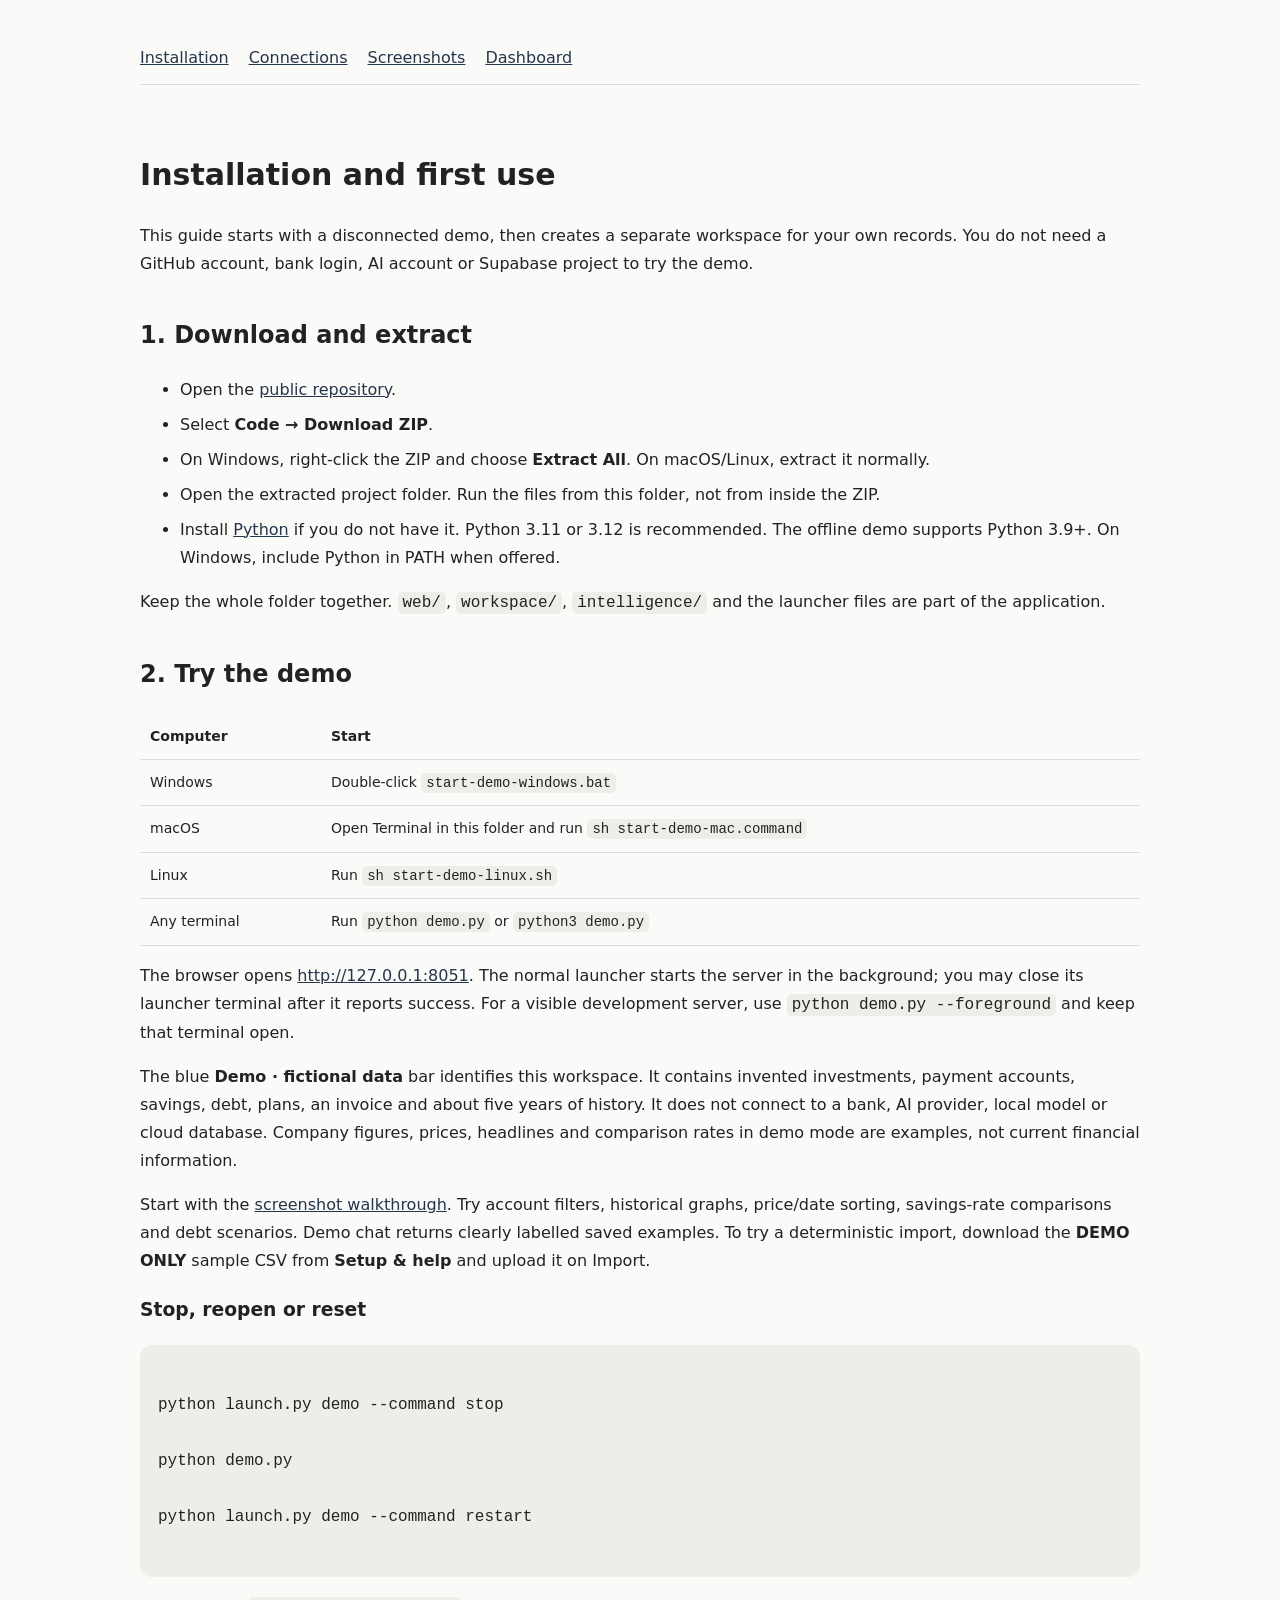
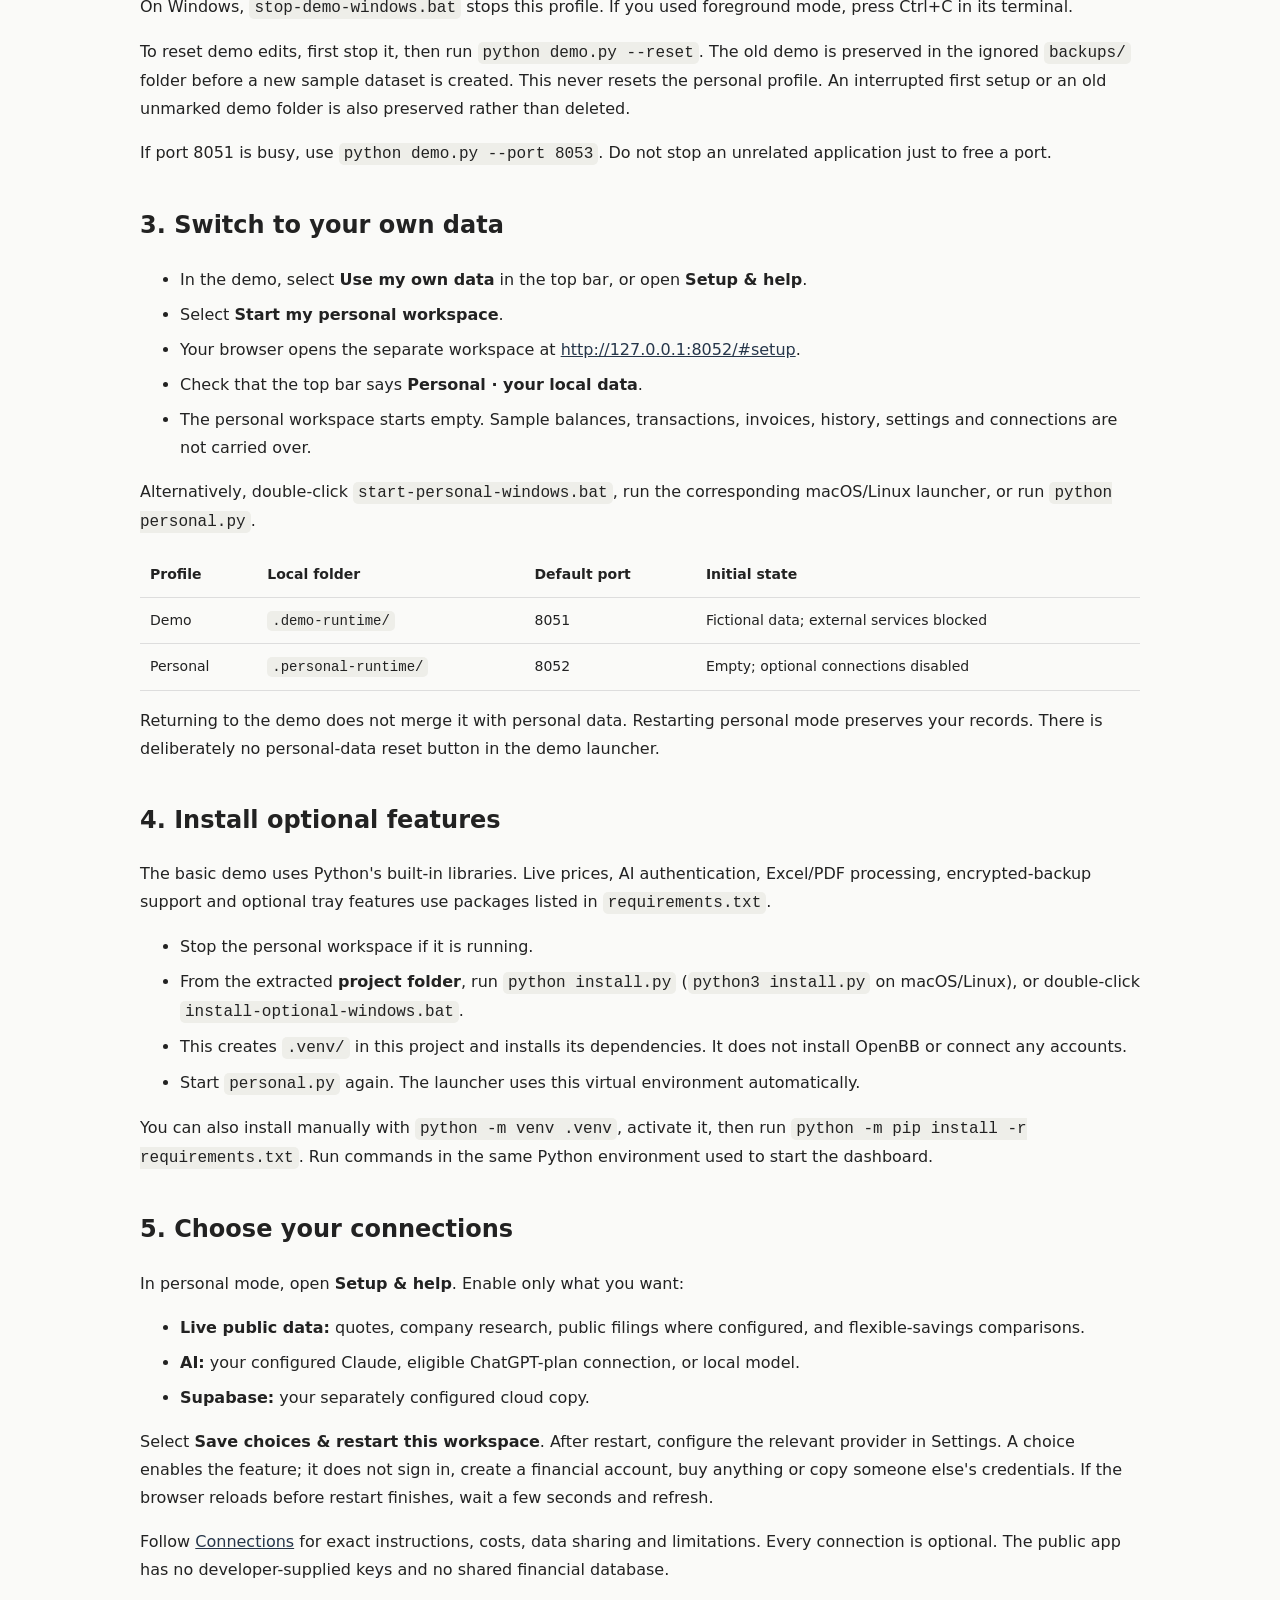
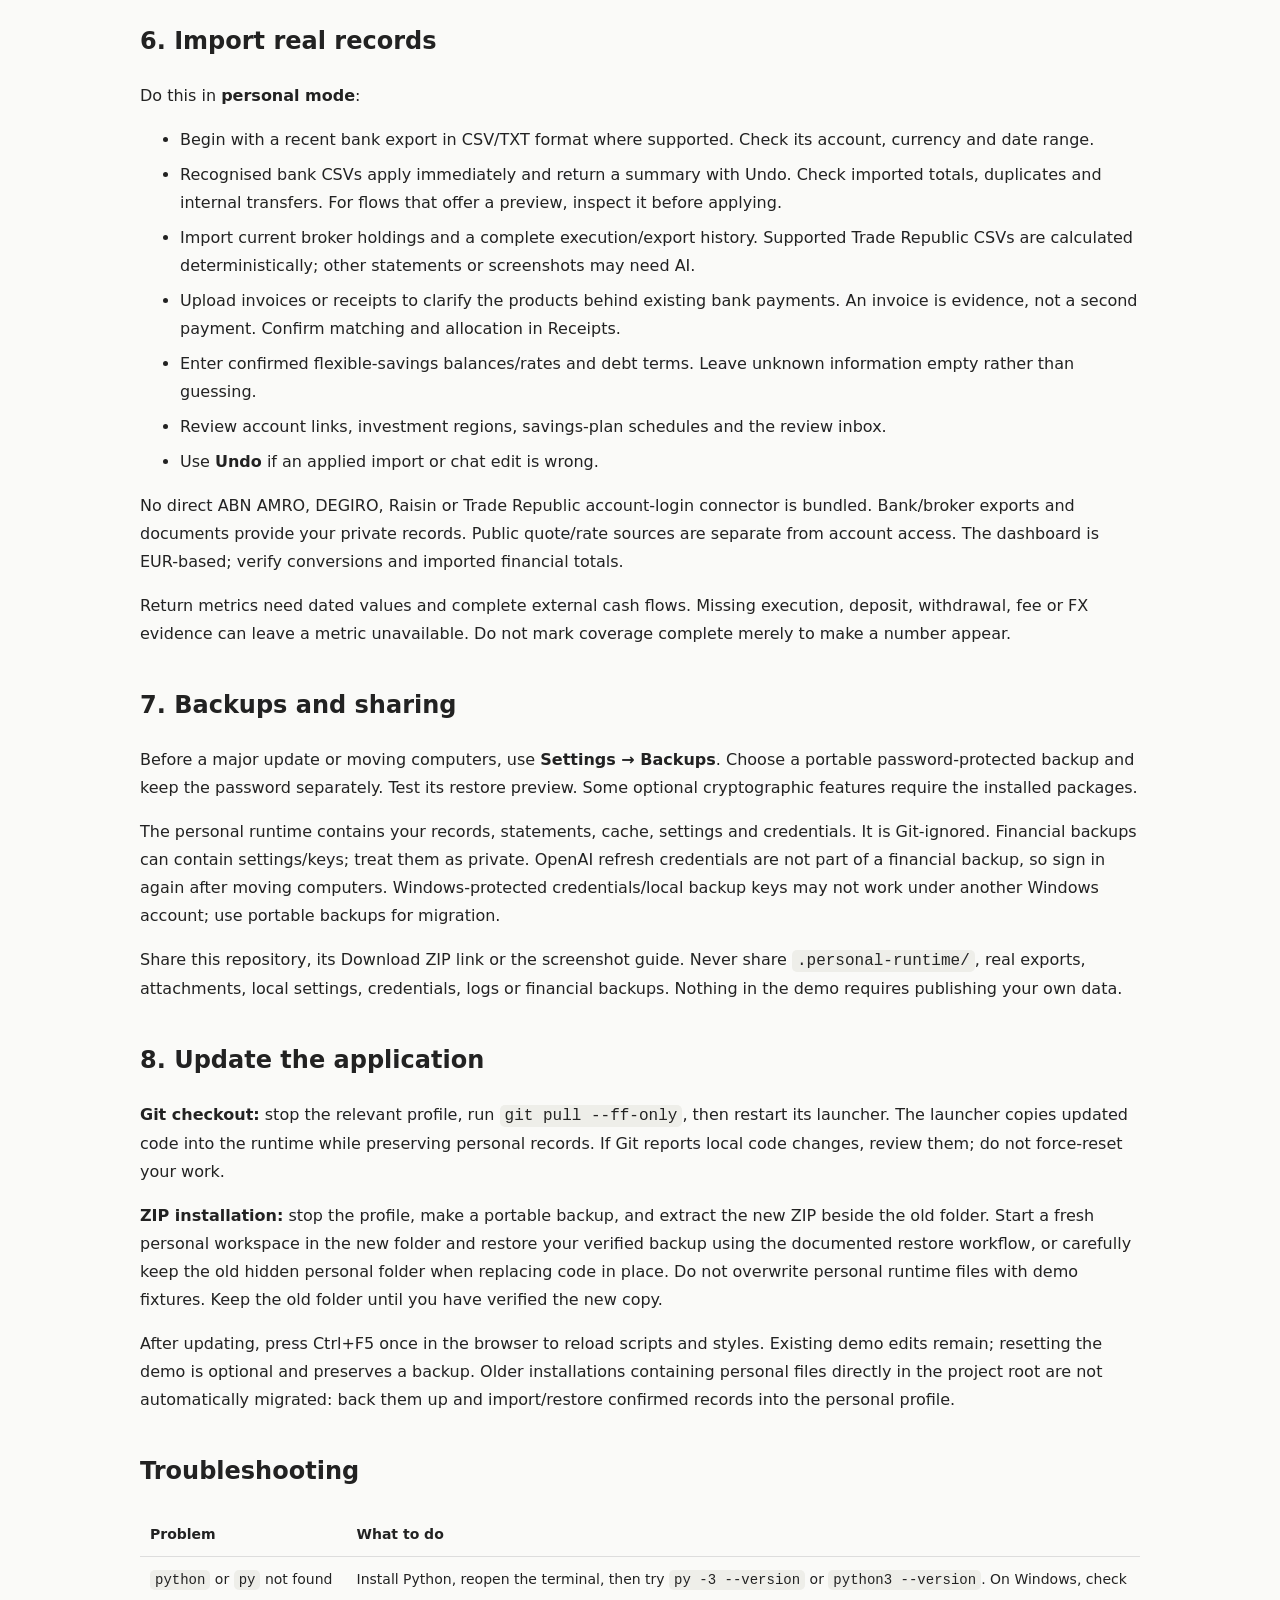
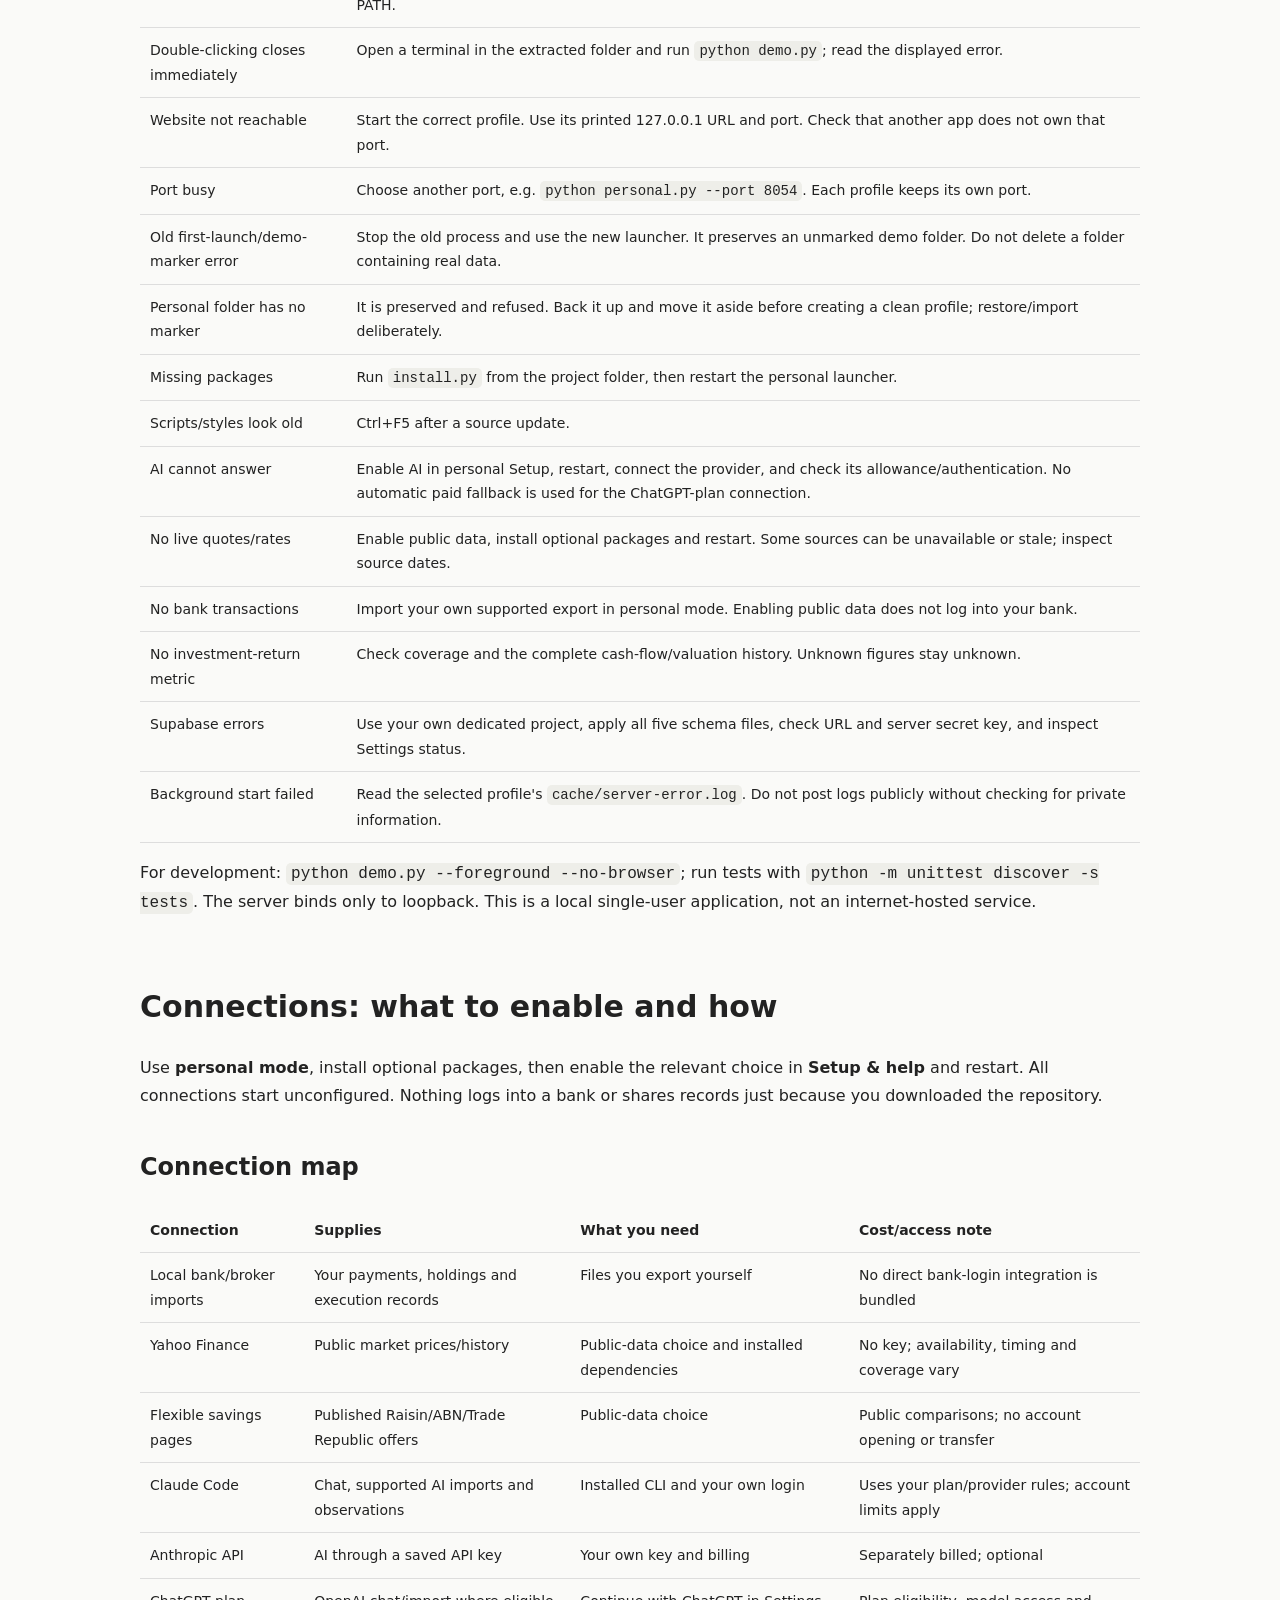
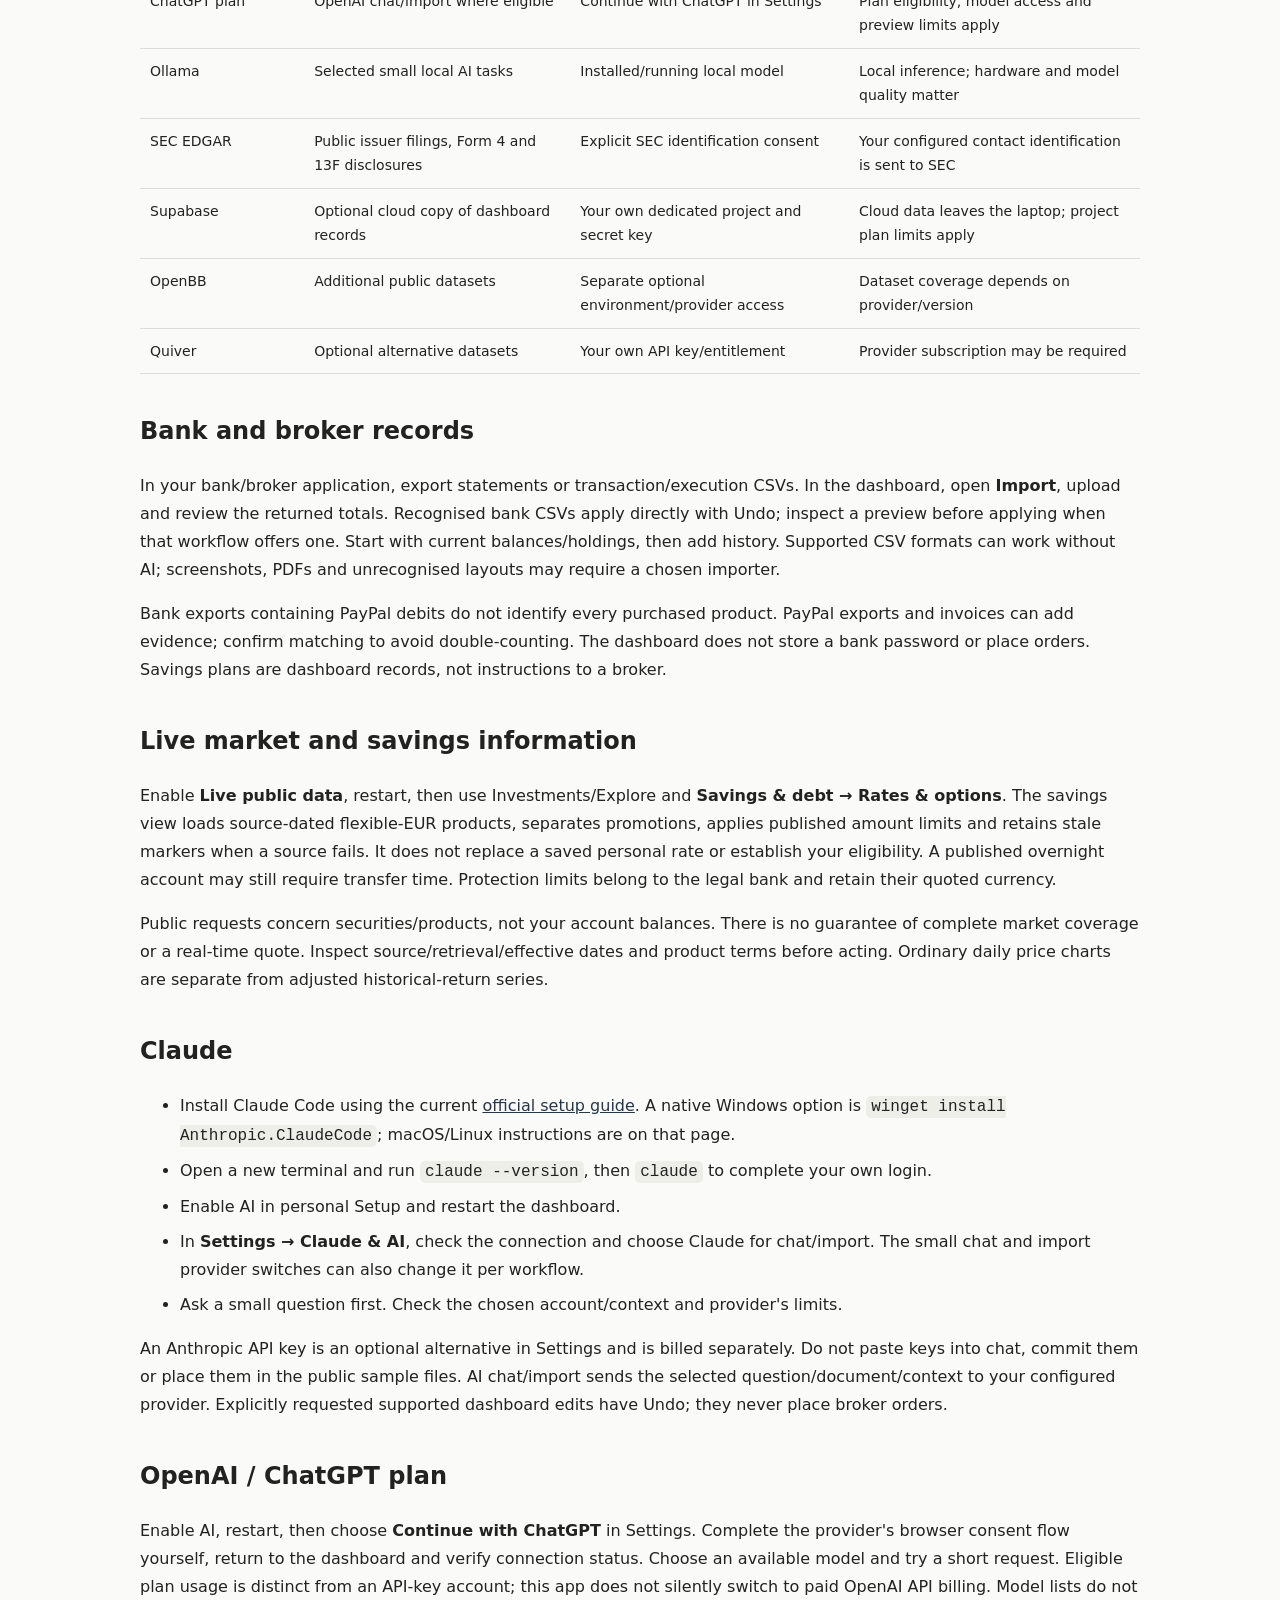
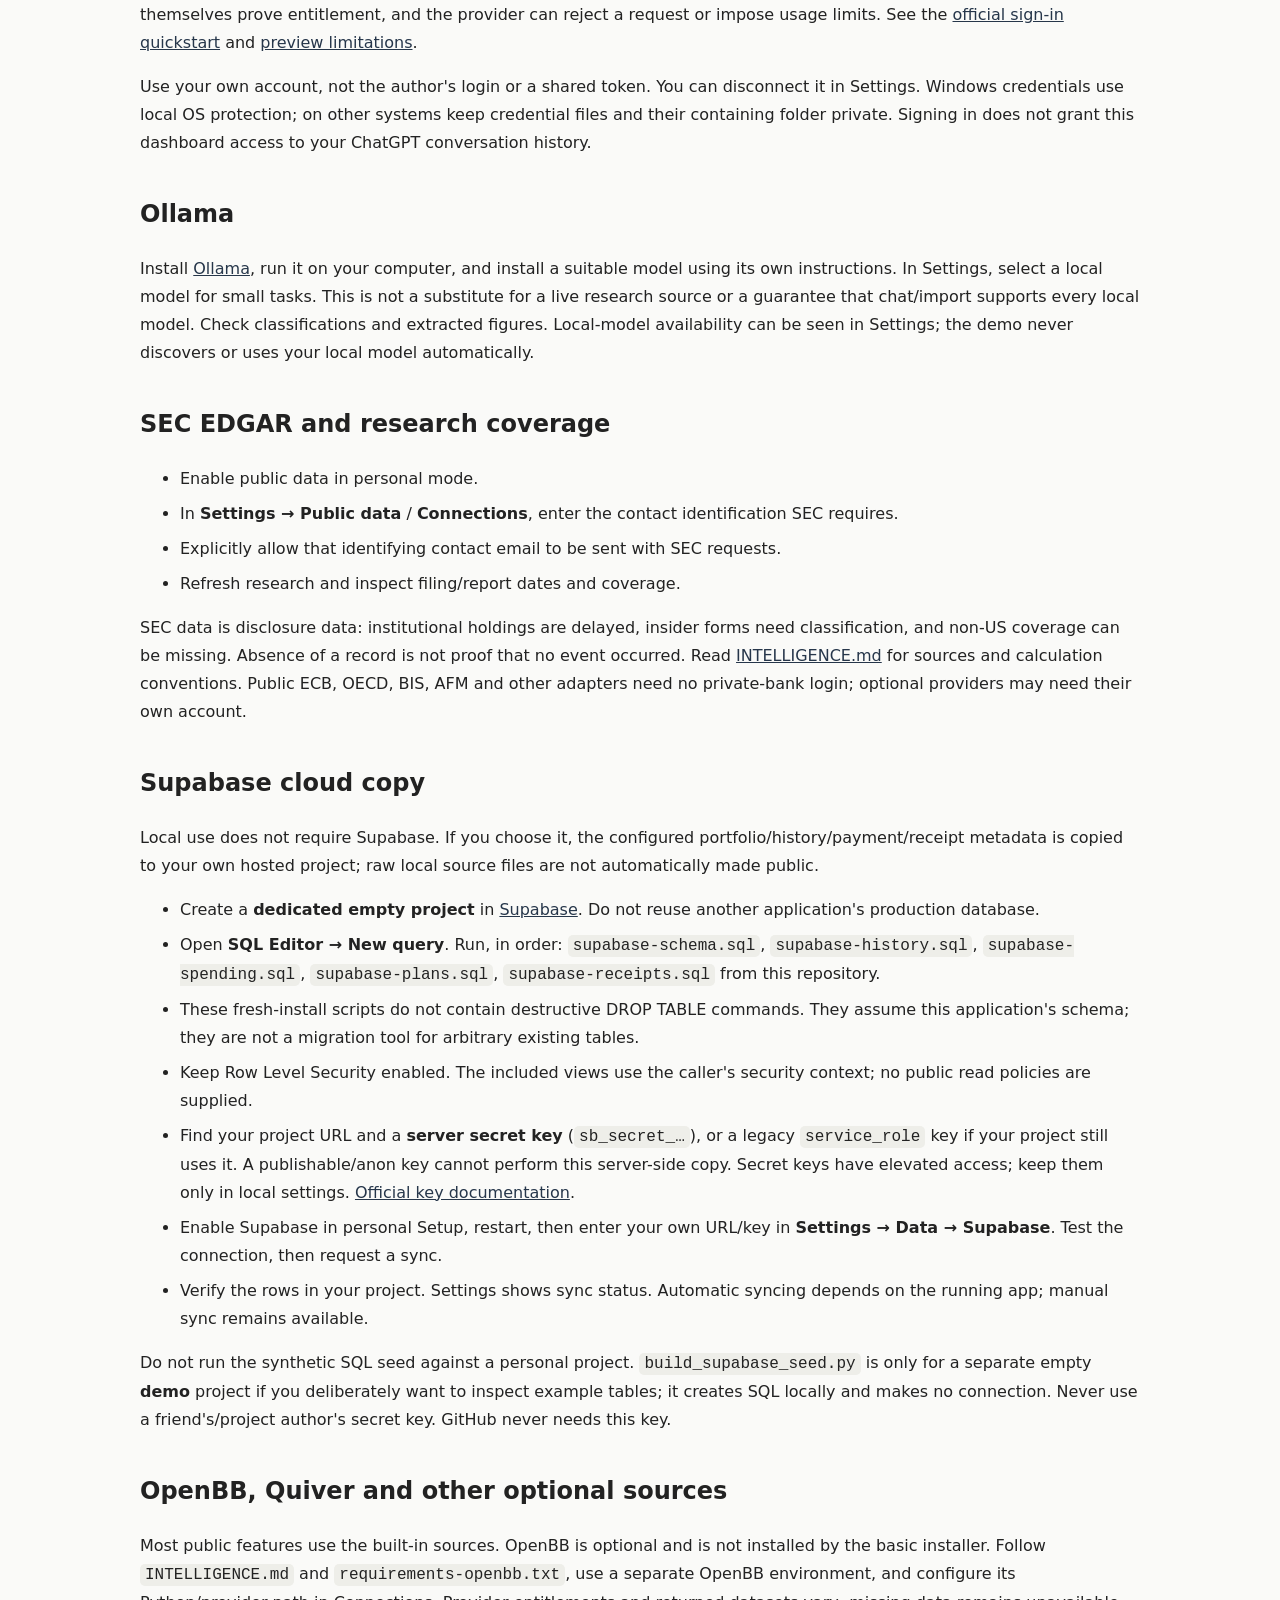
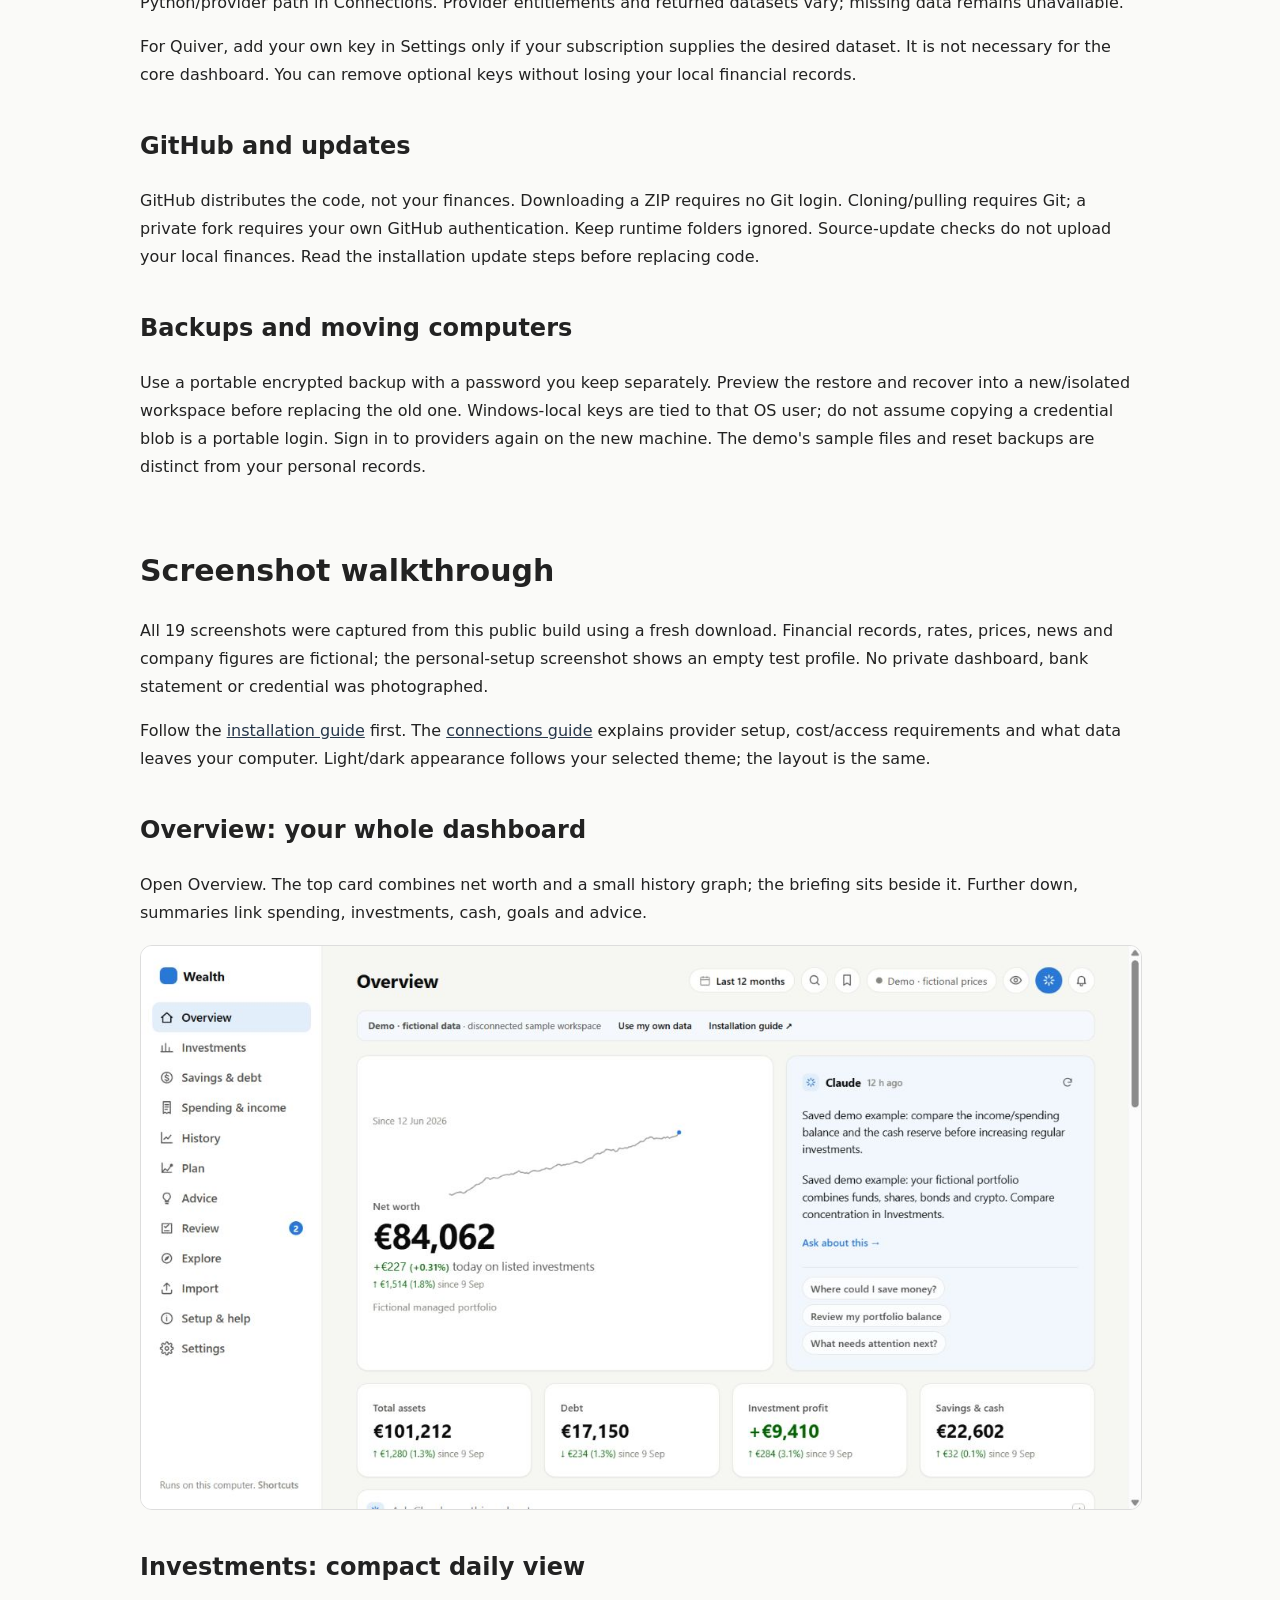
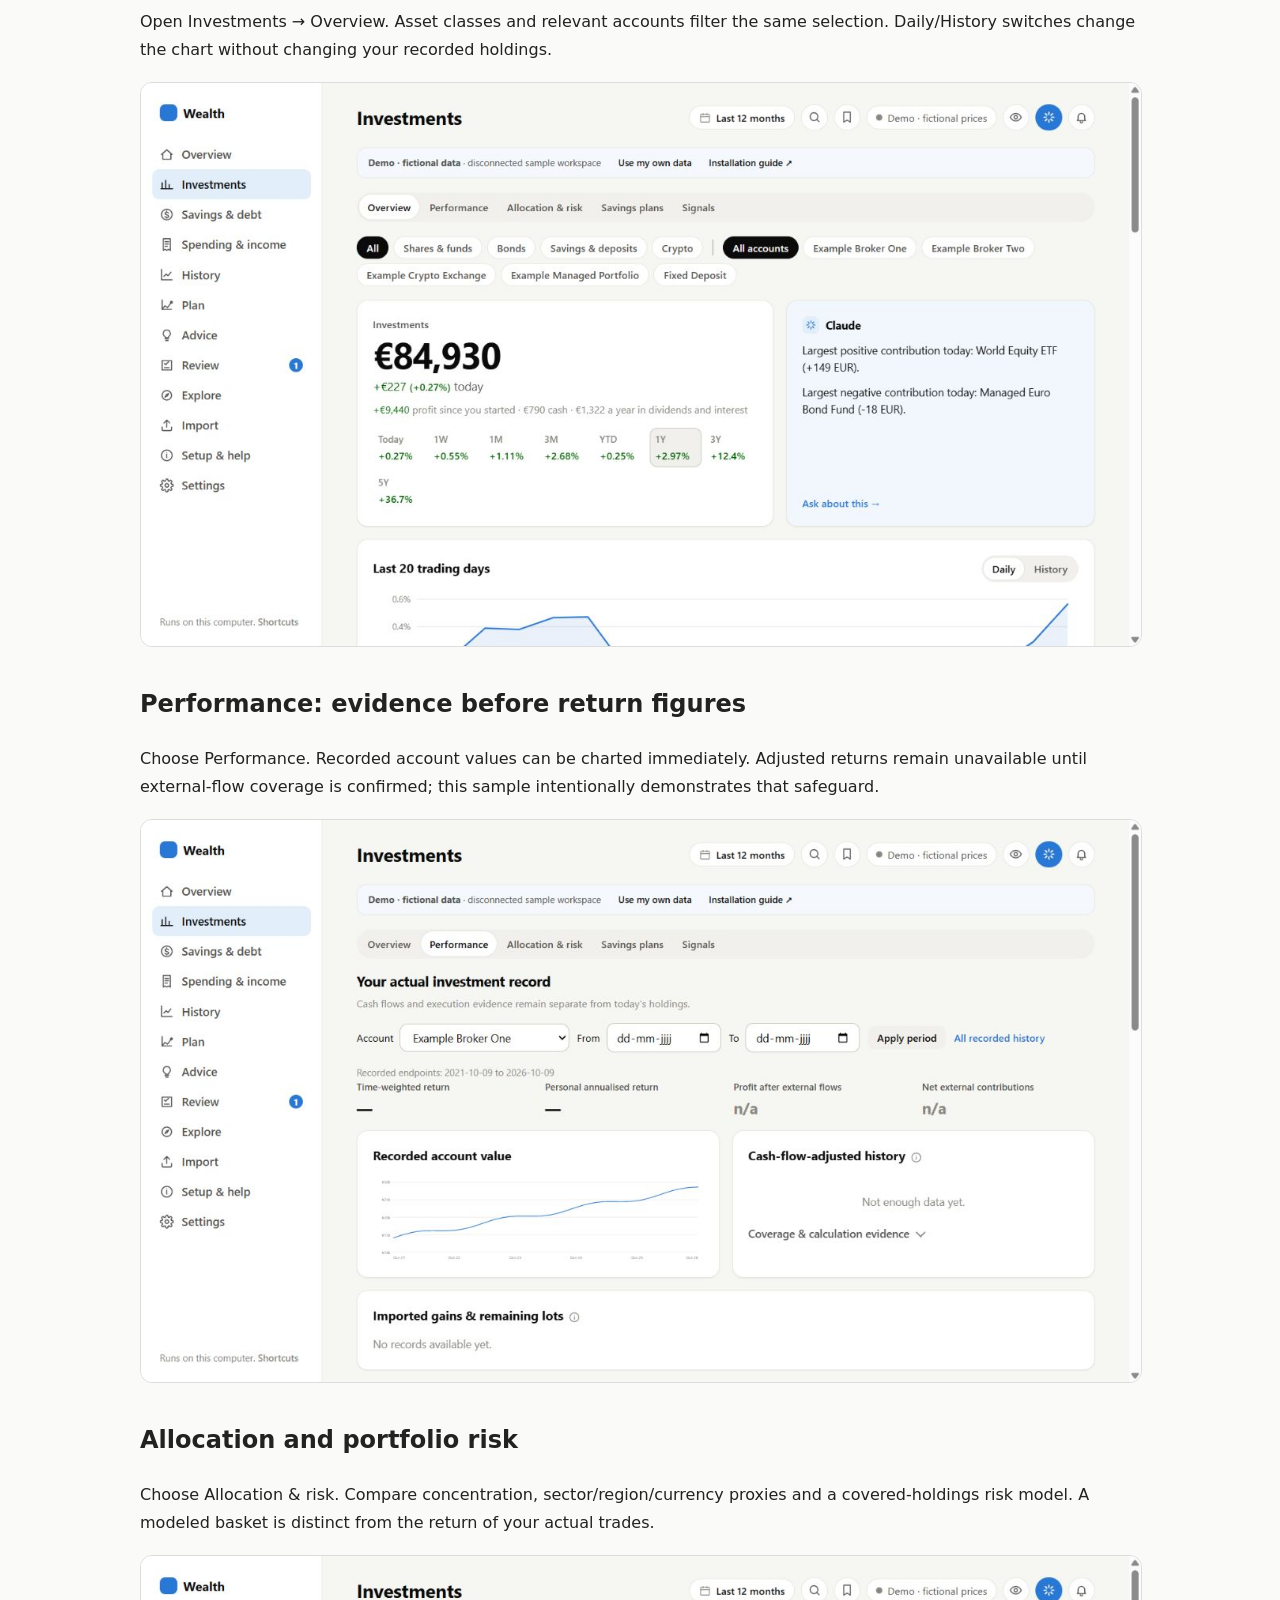
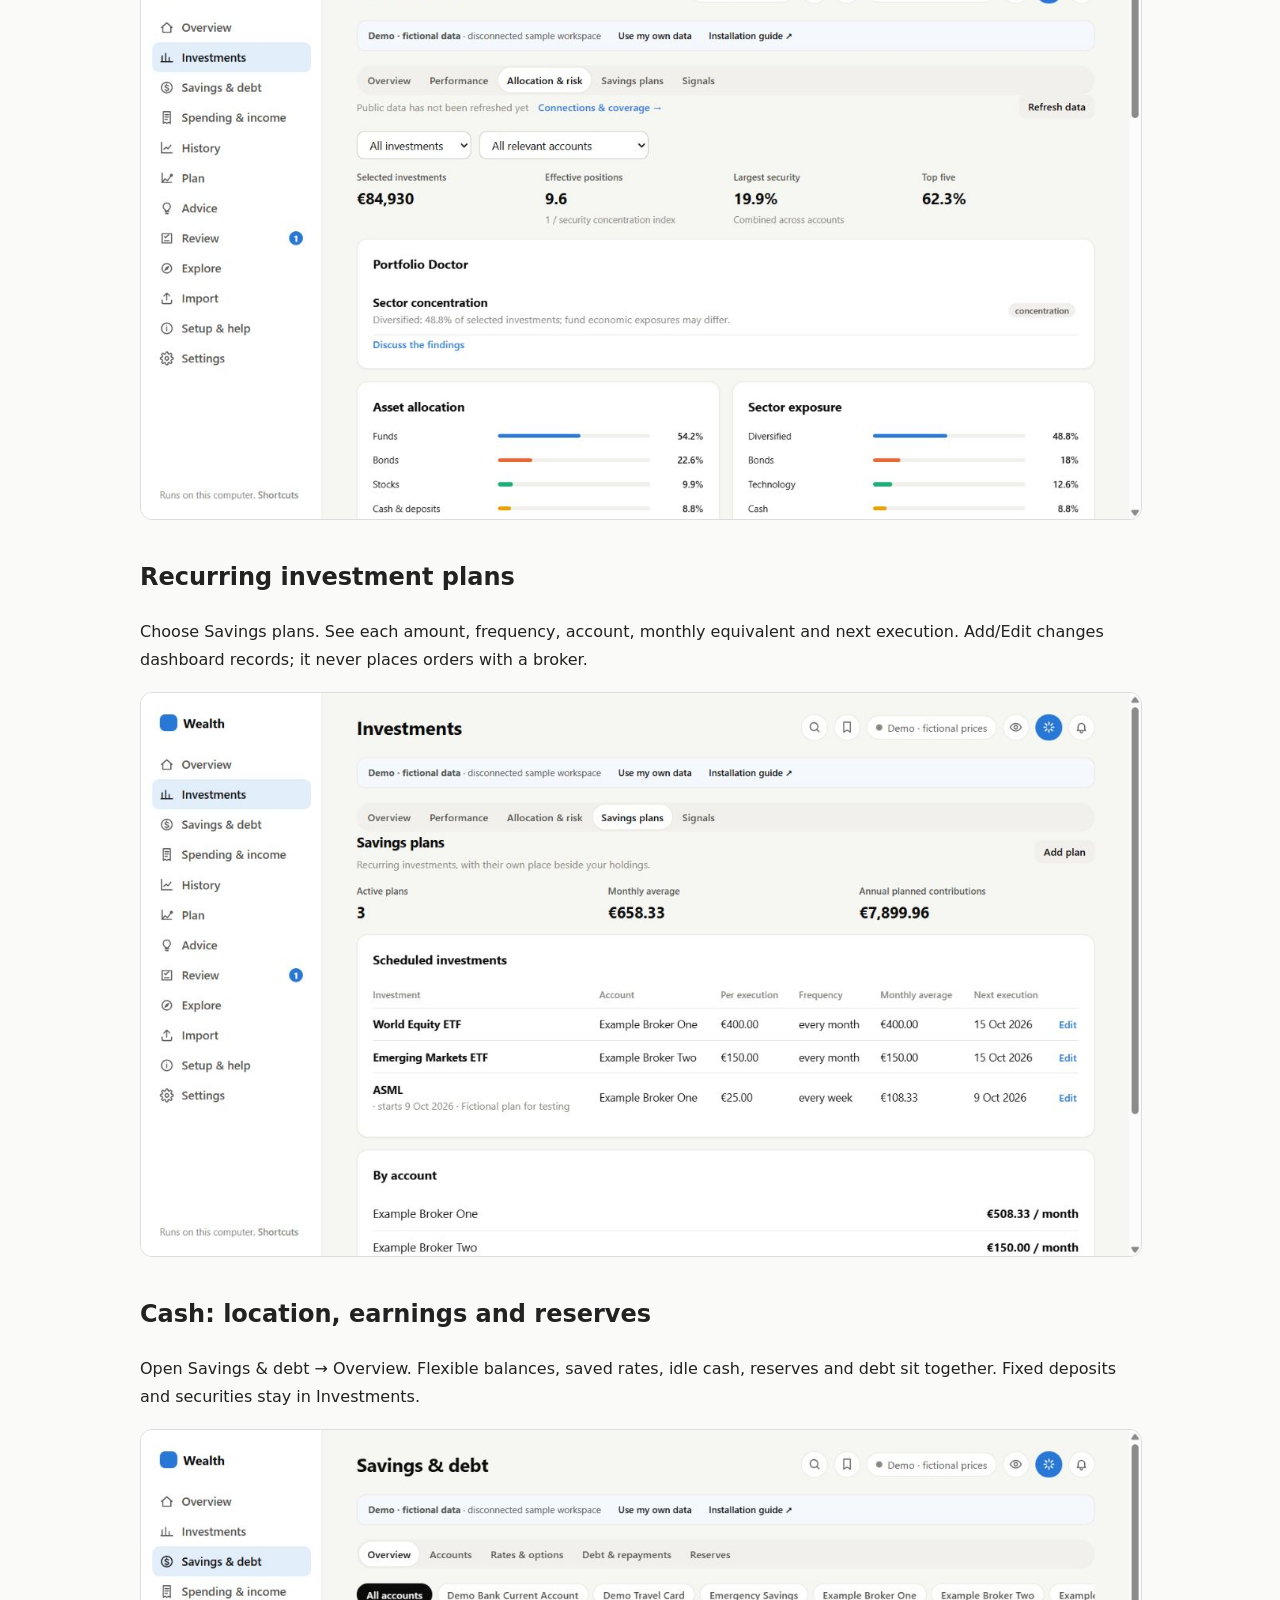
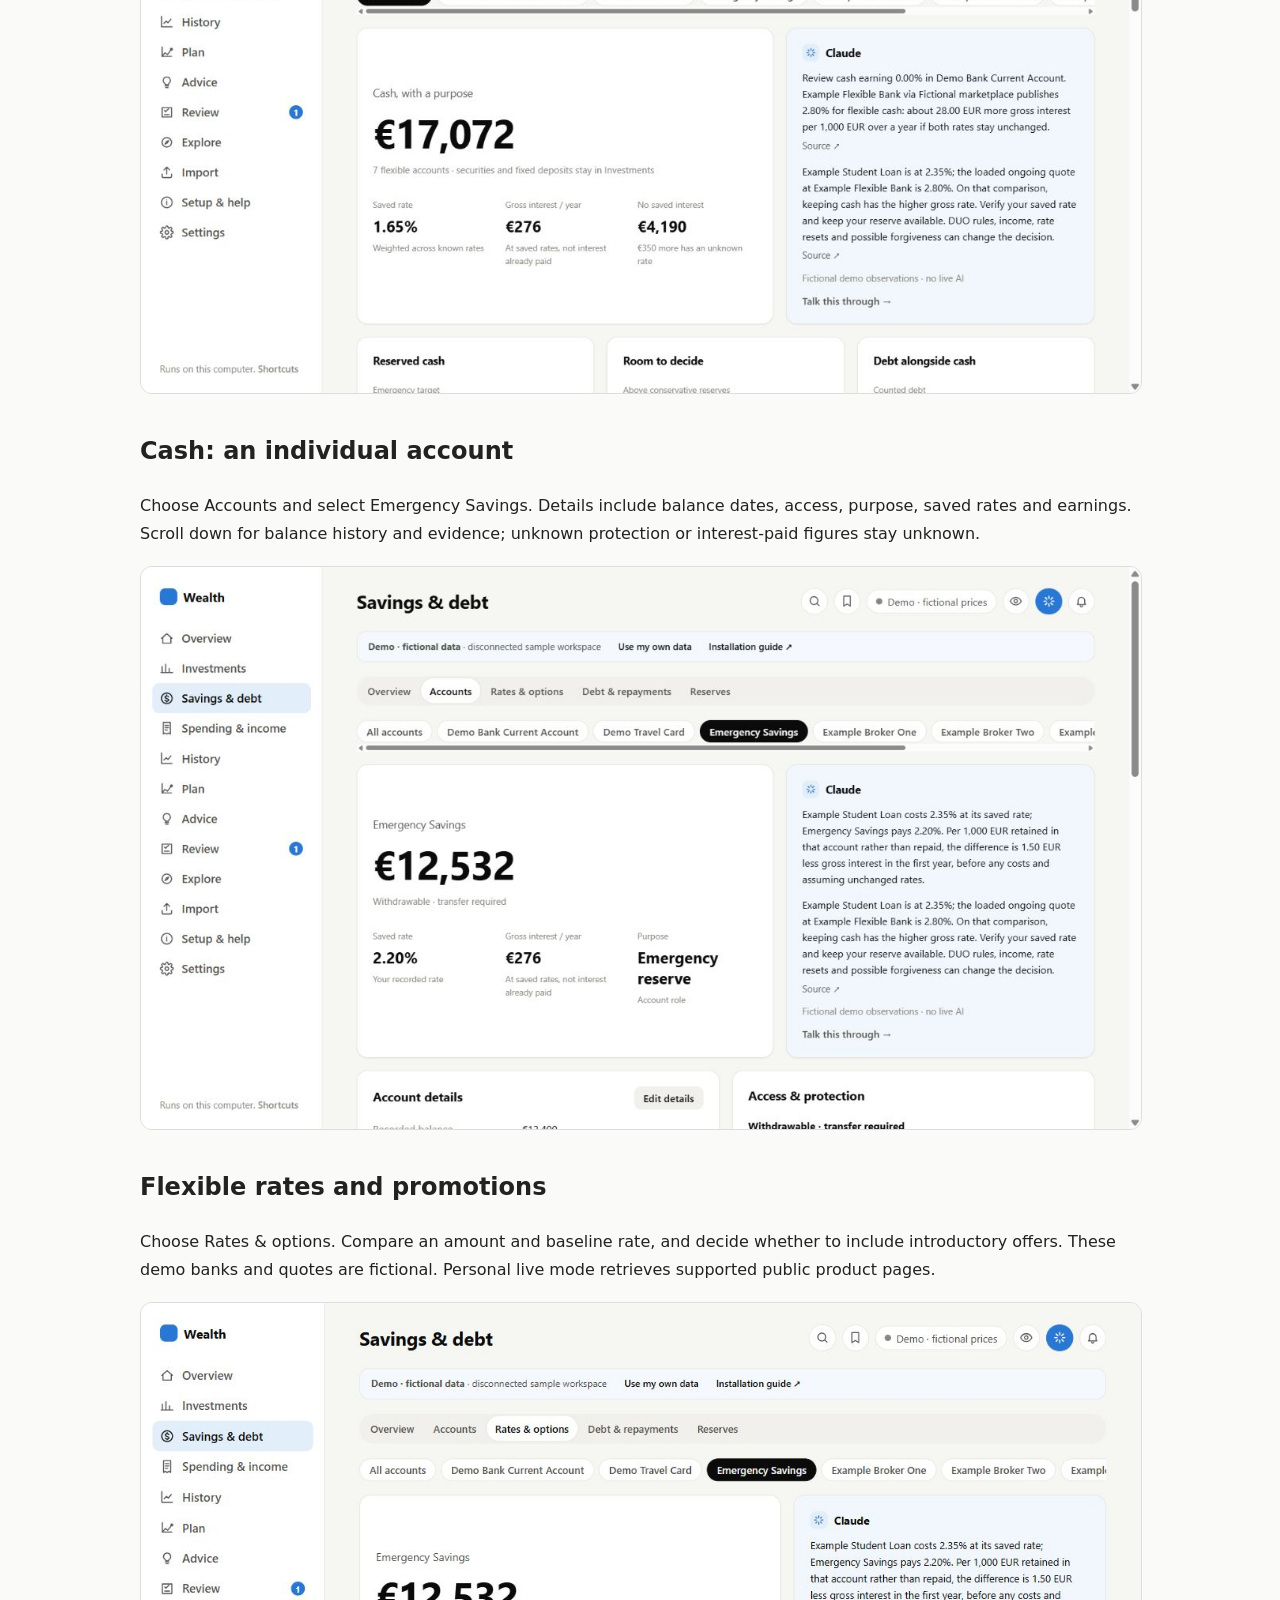
==== commit b75f54d9: "Add trips and country-map screenshots to the public guide Show fictional travel spending in the READ" ====
--- a/web/guide.html
+++ b/web/guide.html
@@ -164,7 +164,7 @@
 <p>GitHub distributes the code, not your finances. Downloading a ZIP requires no Git login. Cloning/pulling requires Git; a private fork requires your own GitHub authentication. Keep runtime folders ignored. Source-update checks do not upload your local finances. Read the installation update steps before replacing code.</p>
 <h2>Backups and moving computers</h2>
 <p>Use a portable encrypted backup with a password you keep separately. Preview the restore and recover into a new/isolated workspace before replacing the old one. Windows-local keys are tied to that OS user; do not assume copying a credential blob is a portable login. Sign in to providers again on the new machine. The demo&#x27;s sample files and reset backups are distinct from your personal records.</p><h1 id="screenshots">Screenshot walkthrough</h1>
-<p>All 17 screenshots were captured from this public build using a fresh download. Financial records, rates, prices, news and company figures are fictional; the personal-setup screenshot shows an empty test profile. No private dashboard, bank statement or credential was photographed.</p>
+<p>All 19 screenshots were captured from this public build using a fresh download. Financial records, rates, prices, news and company figures are fictional; the personal-setup screenshot shows an empty test profile. No private dashboard, bank statement or credential was photographed.</p>
 <p>Follow the <a href="#installation">installation guide</a> first. The <a href="#connections">connections guide</a> explains provider setup, cost/access requirements and what data leaves your computer. Light/dark appearance follows your selected theme; the layout is the same.</p>
 <h2>Overview: your whole dashboard</h2>
 <p>Open Overview. The top card combines net worth and a small history graph; the briefing sits beside it. Further down, summaries link spending, investments, cash, goals and advice.</p>
@@ -199,6 +199,12 @@
 <h2>A small payment drilldown</h2>
 <p>Click a spending category. The popup has just Sort by (Date/Amount) and Ascending/Descending. Open in Transactions carries the selection into the full transaction view.</p>
 <p><img loading="lazy" alt="A small payment drilldown" src="guide-images/11-payment-popup.jpg"></p>
+<h2>Trips with country maps</h2>
+<p>Open Spending &amp; income → Trips. Each inferred trip has a country map, recorded dates, total spending, daily average and category breakdown. Trips are grouped from payments abroad; bookings paid from home may remain outside the trip. These Germany, Spain and Portugal visits are fictional examples.</p>
+<p><img loading="lazy" alt="Trips with country maps" src="guide-images/19-trips.jpg"></p>
+<h2>Spending across countries</h2>
+<p>Choose Countries beside Trips. The map highlights countries with recorded spending, and the list below compares payments and category totals. Change the date range or account chips, zoom the map, or select a country to inspect its payments. Missing country assignments remain visible for review. The map works offline using bundled public country outlines.</p>
+<p><img loading="lazy" alt="Spending across countries" src="guide-images/18-countries-map.jpg"></p>
 <h2>Income sources and history</h2>
 <p>Choose Income in Spending &amp; income. Monthly history, sources and recorded incoming transactions remain under the same navigation and account chips.</p>
 <p><img loading="lazy" alt="Income sources and history" src="guide-images/12-income.jpg"></p>
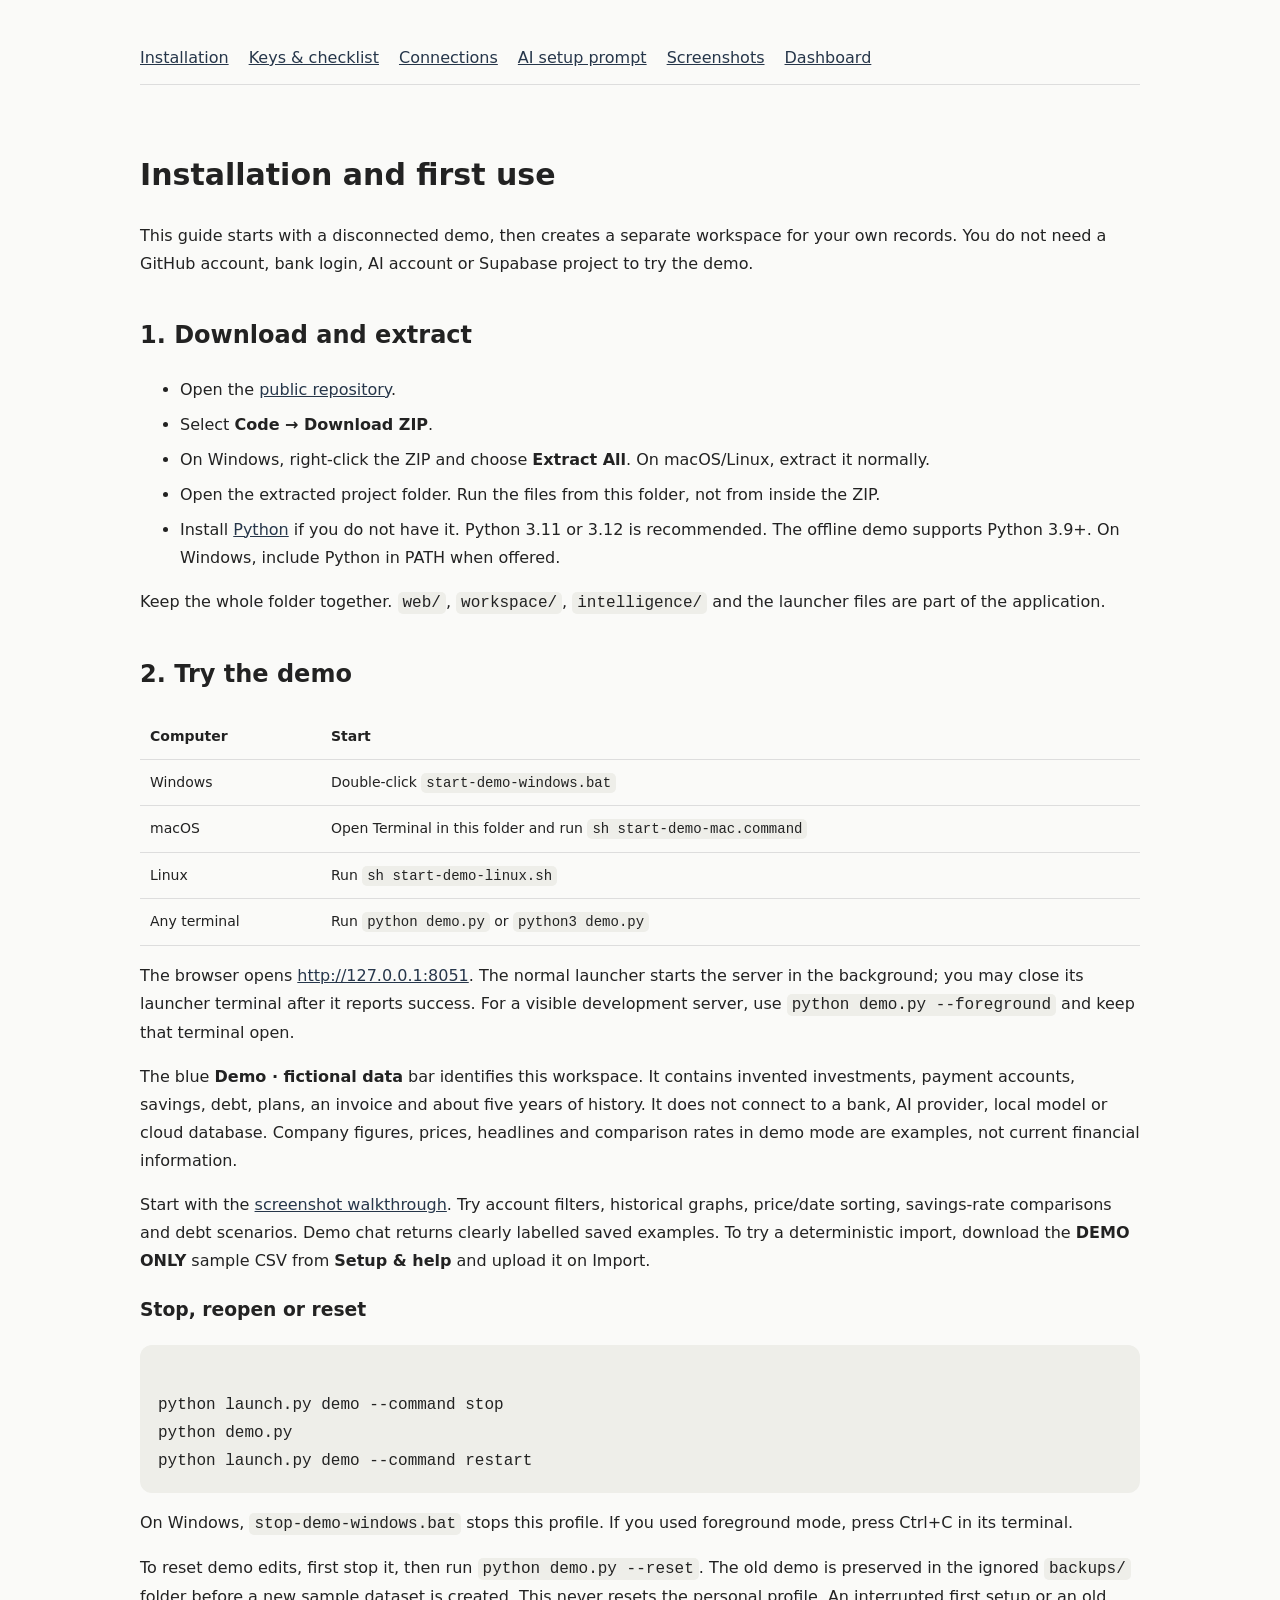
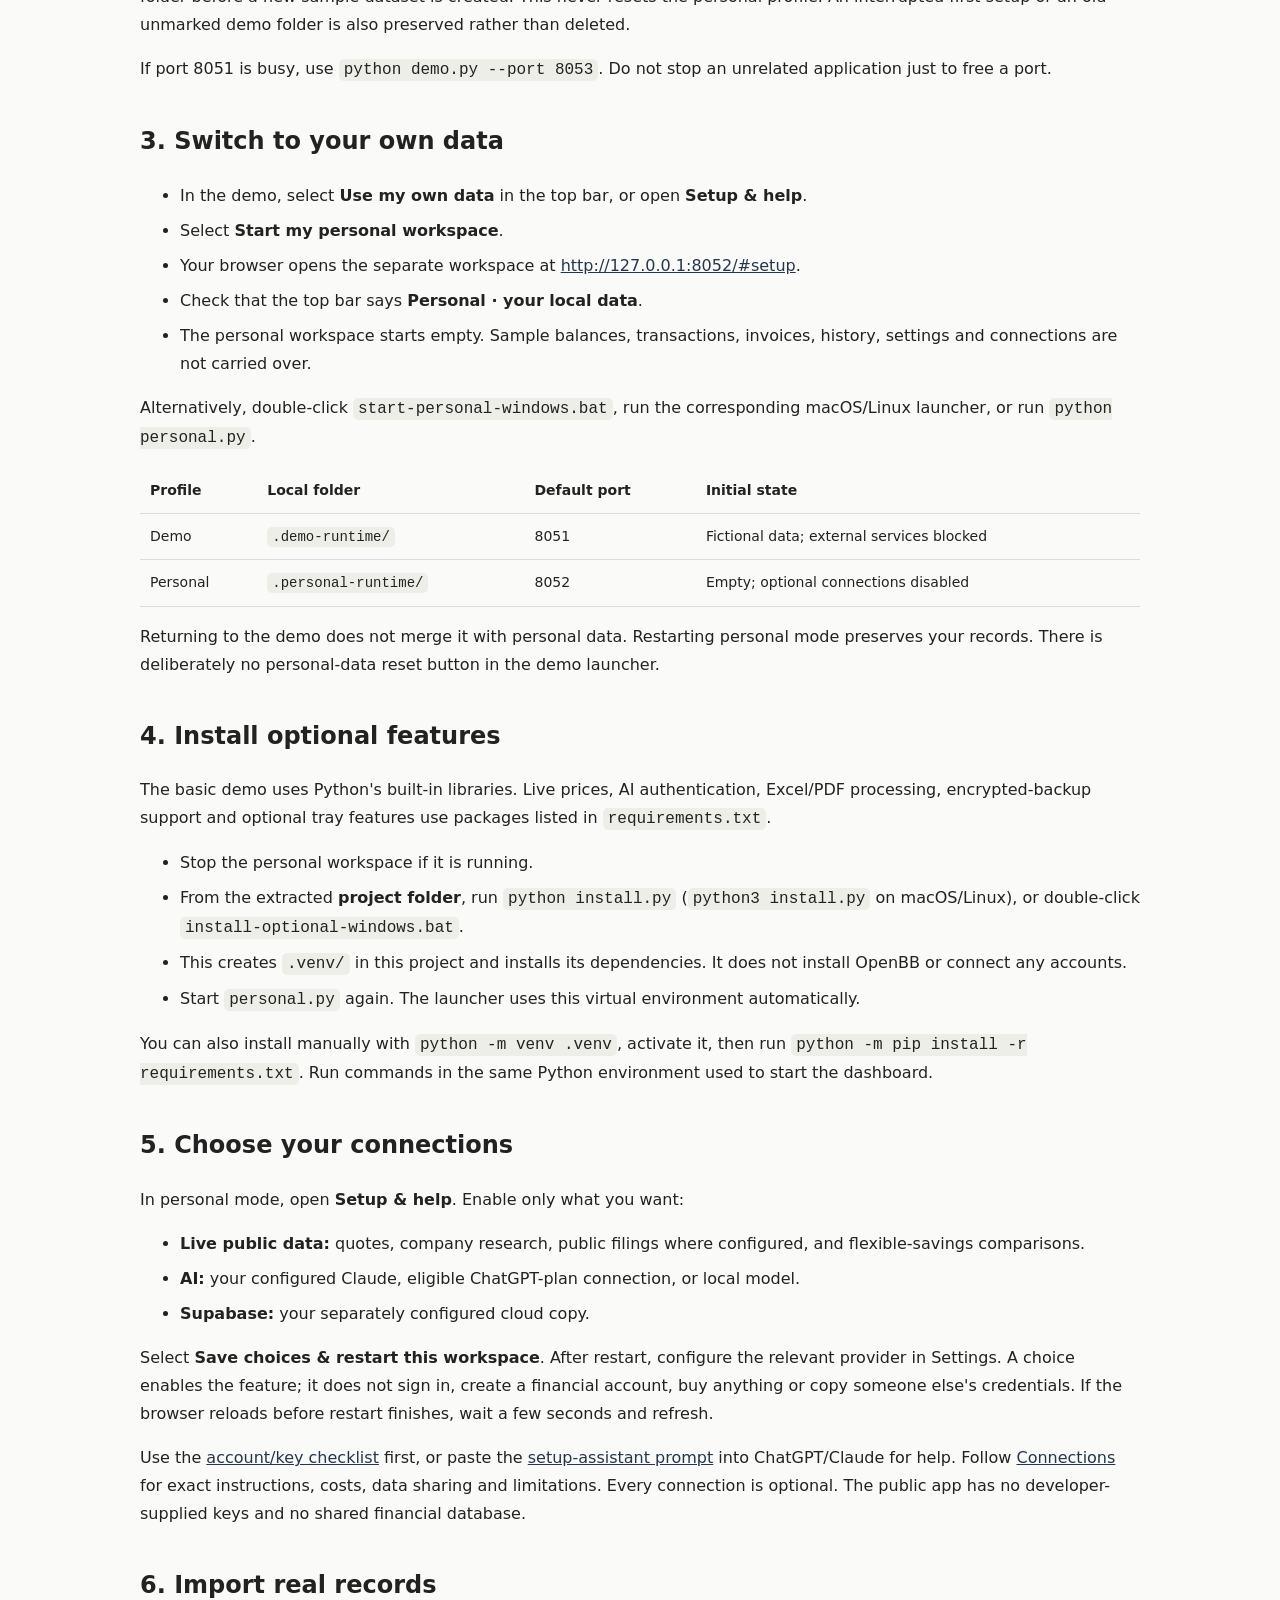
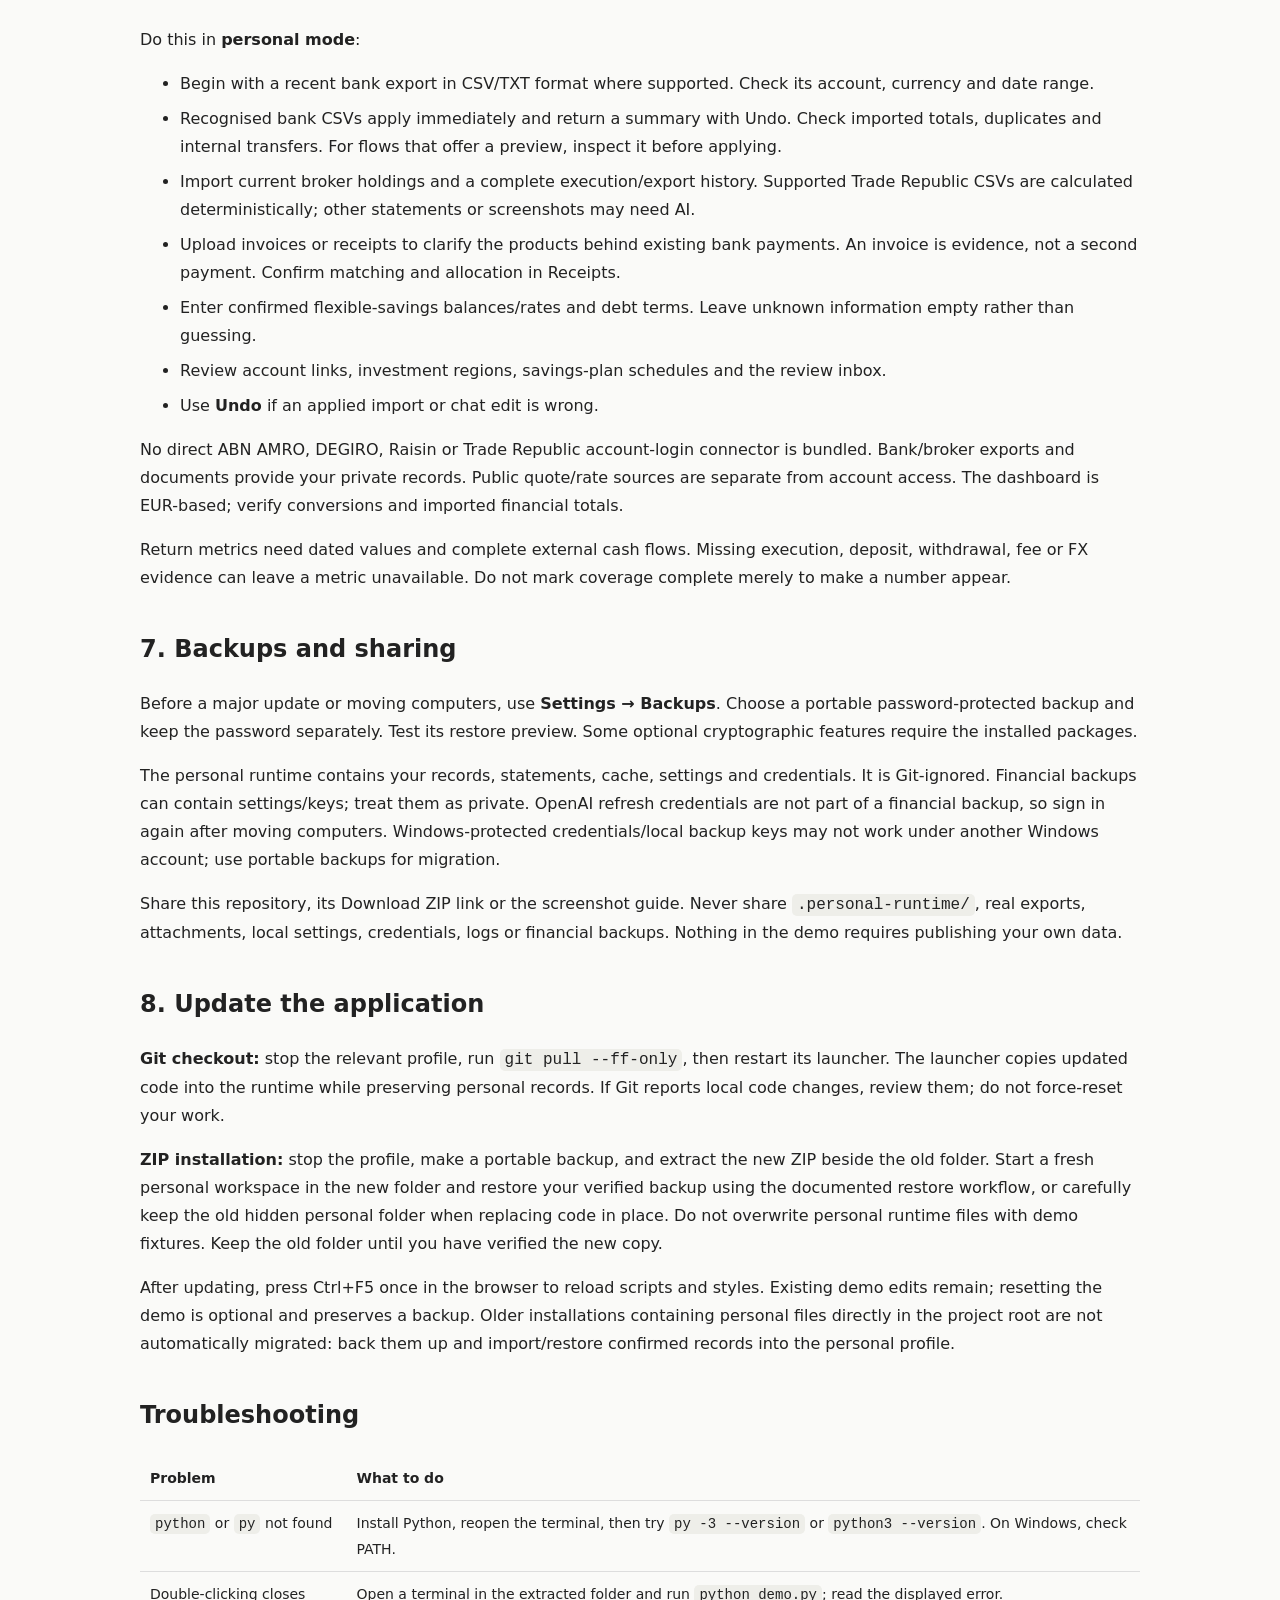
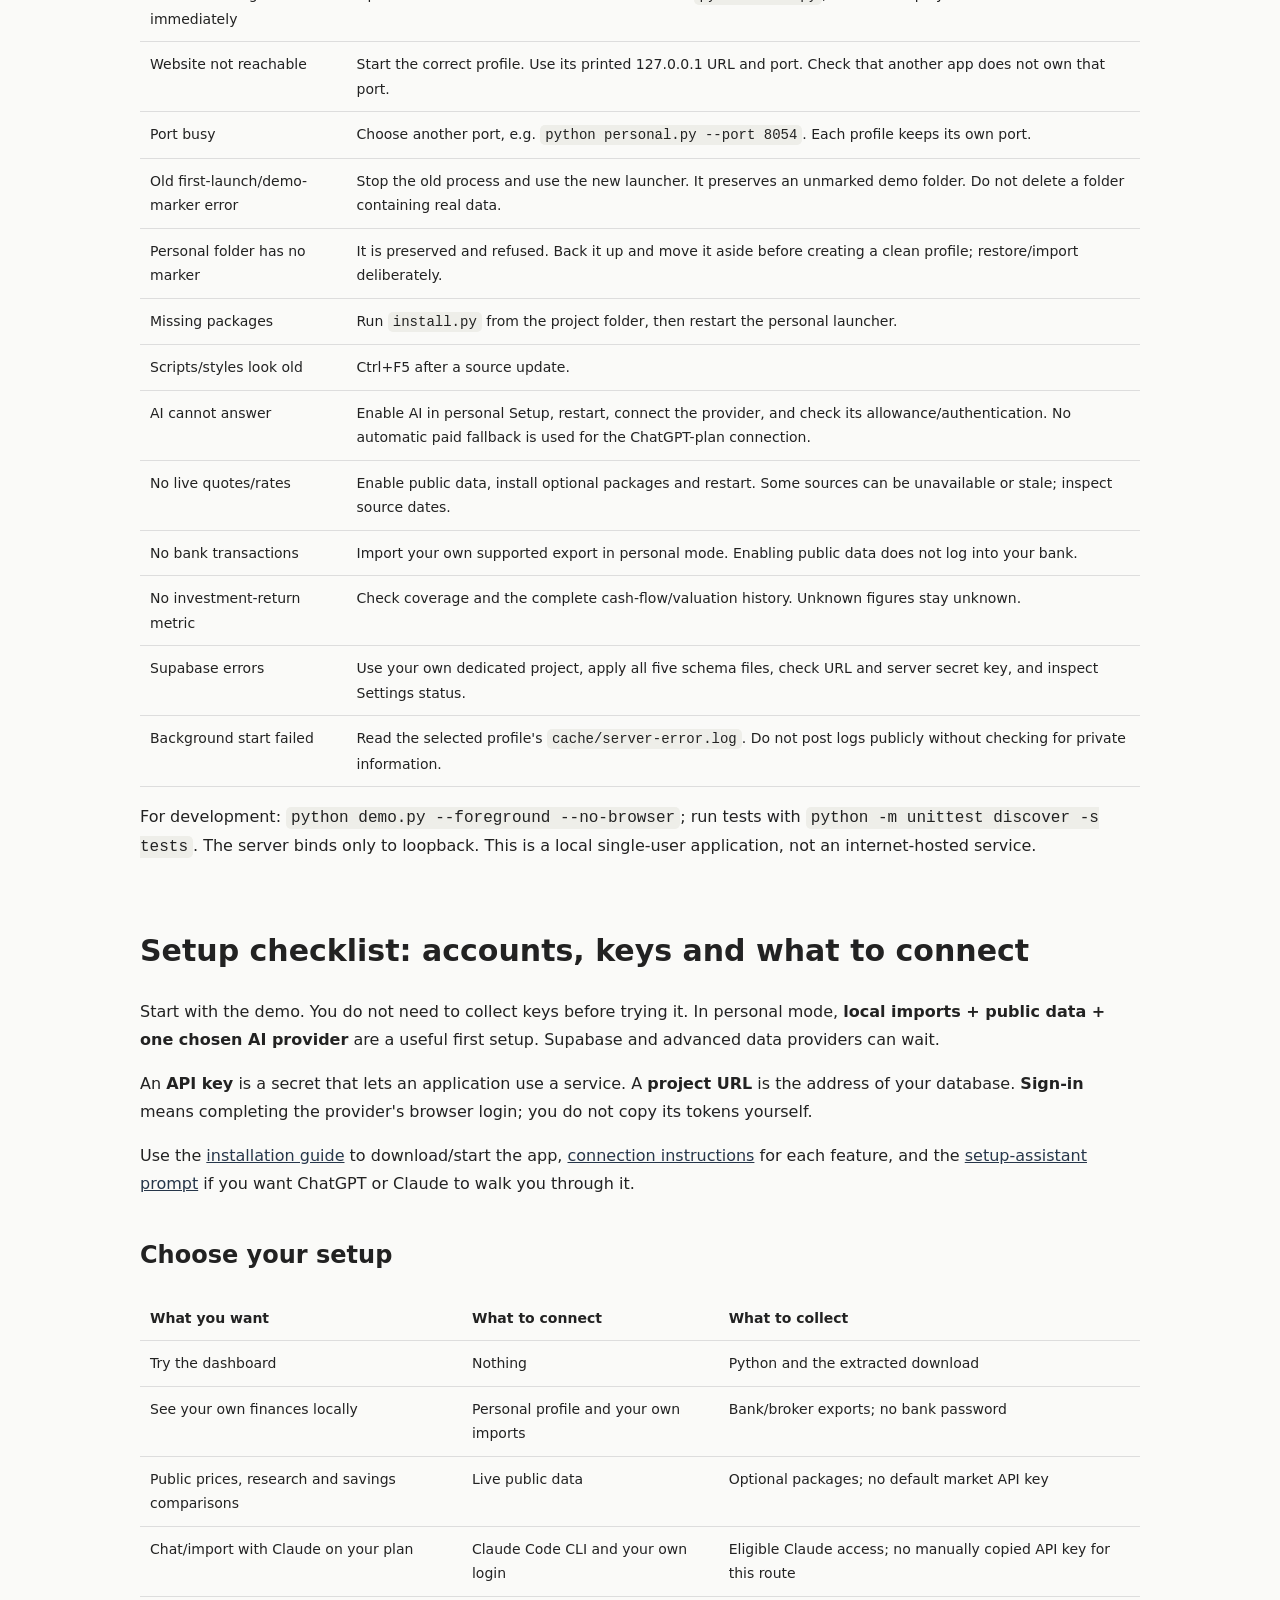
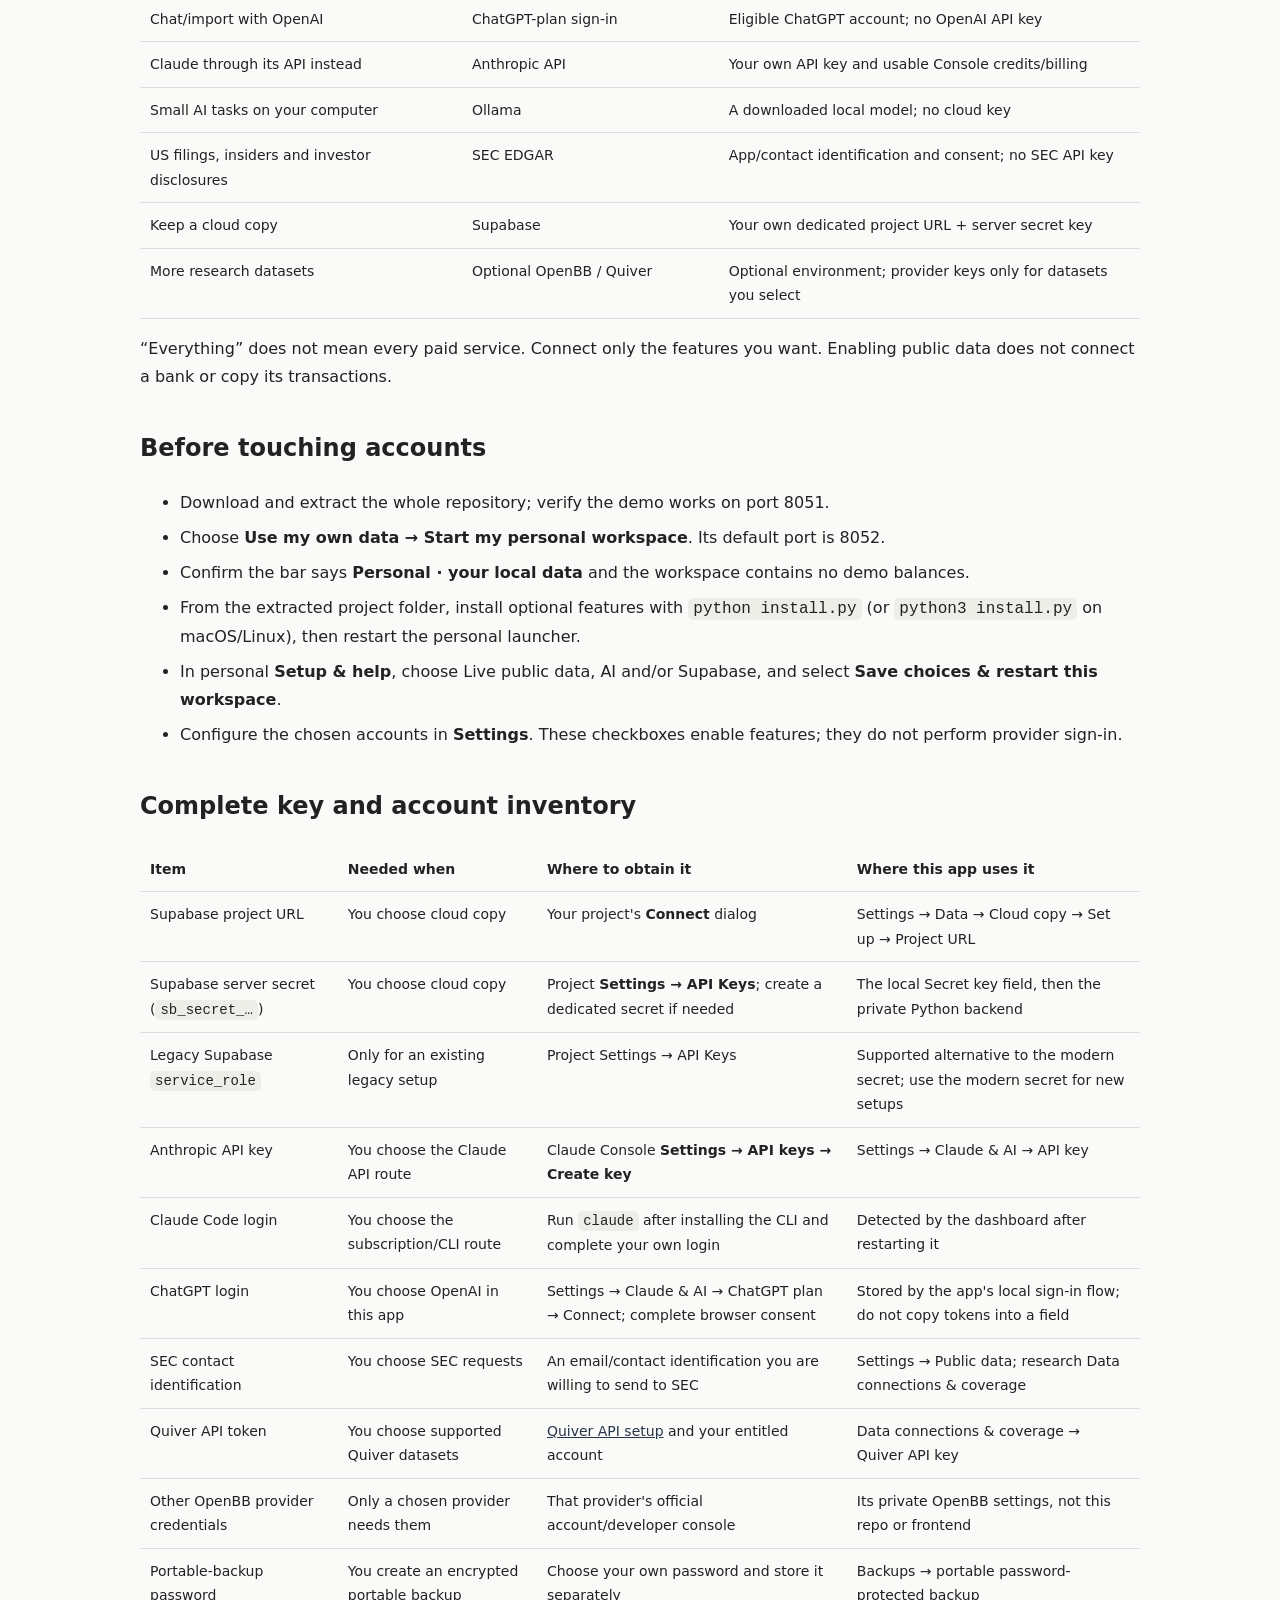
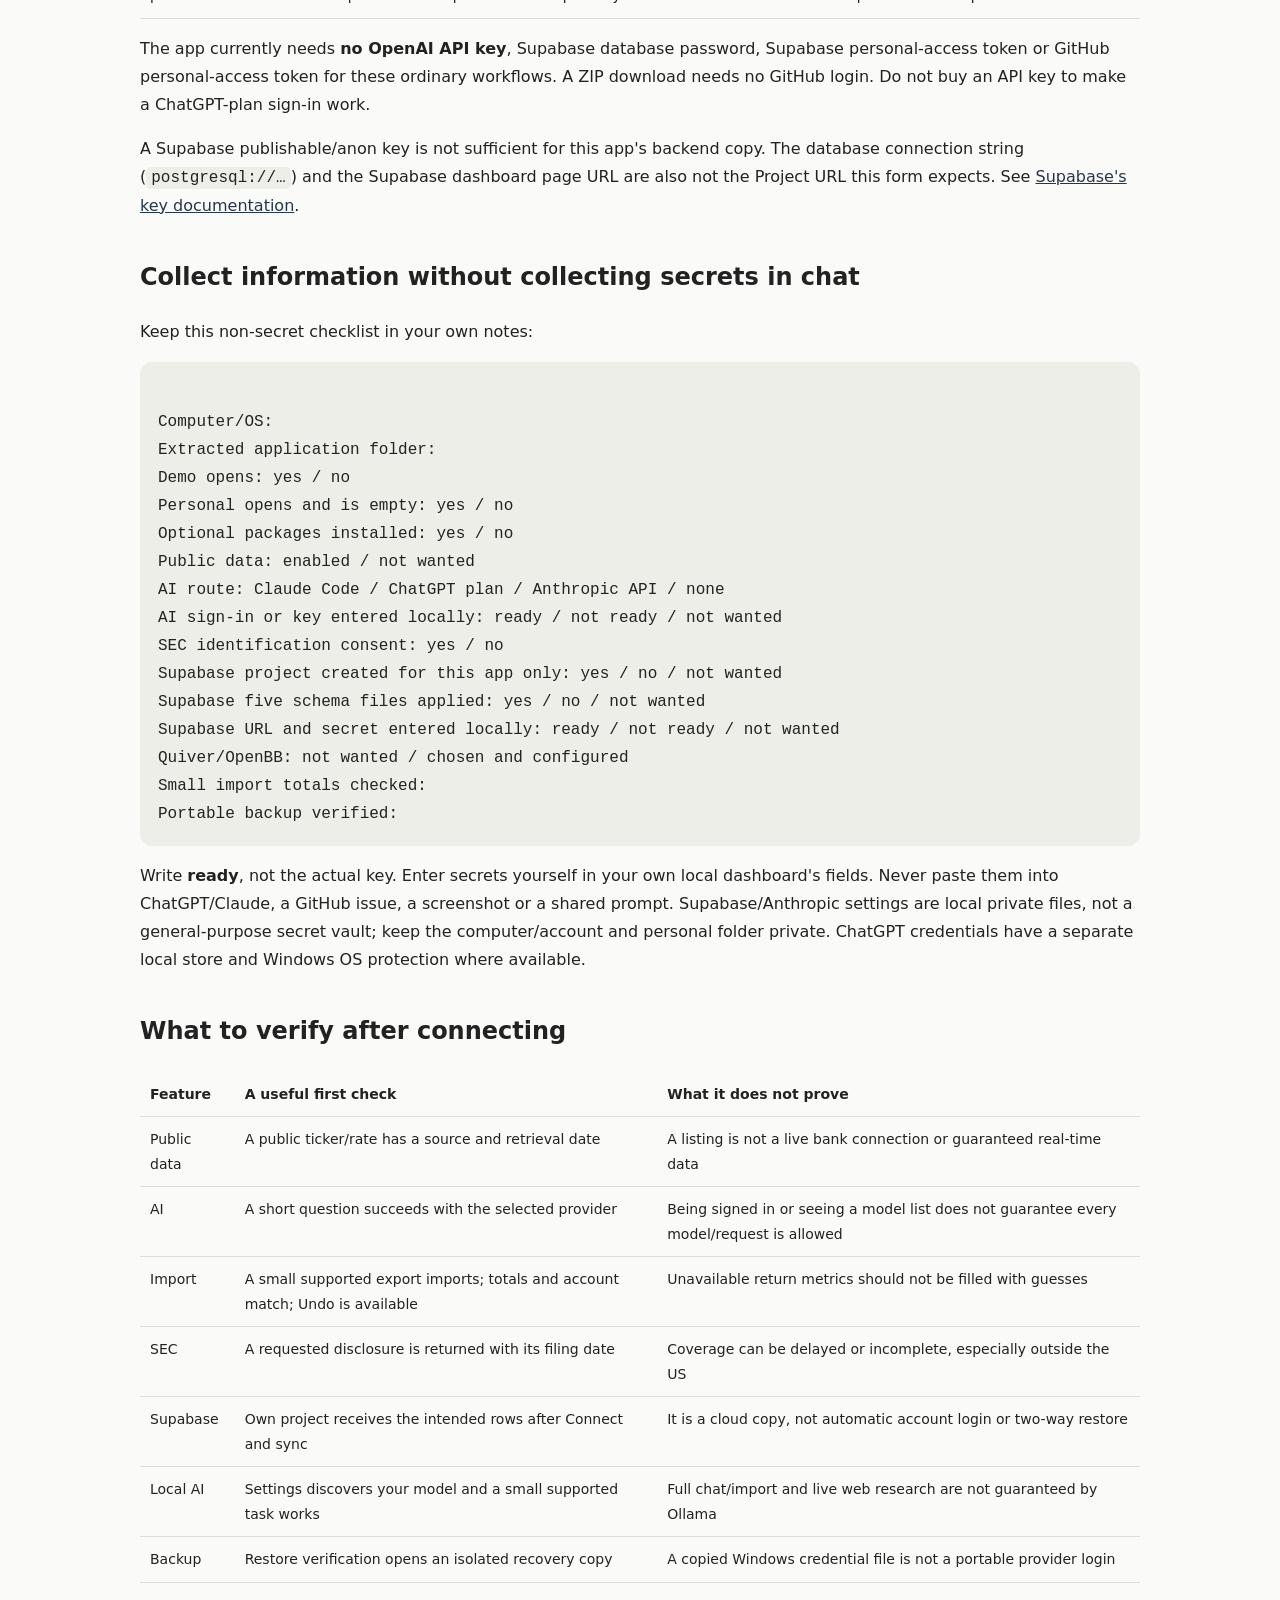
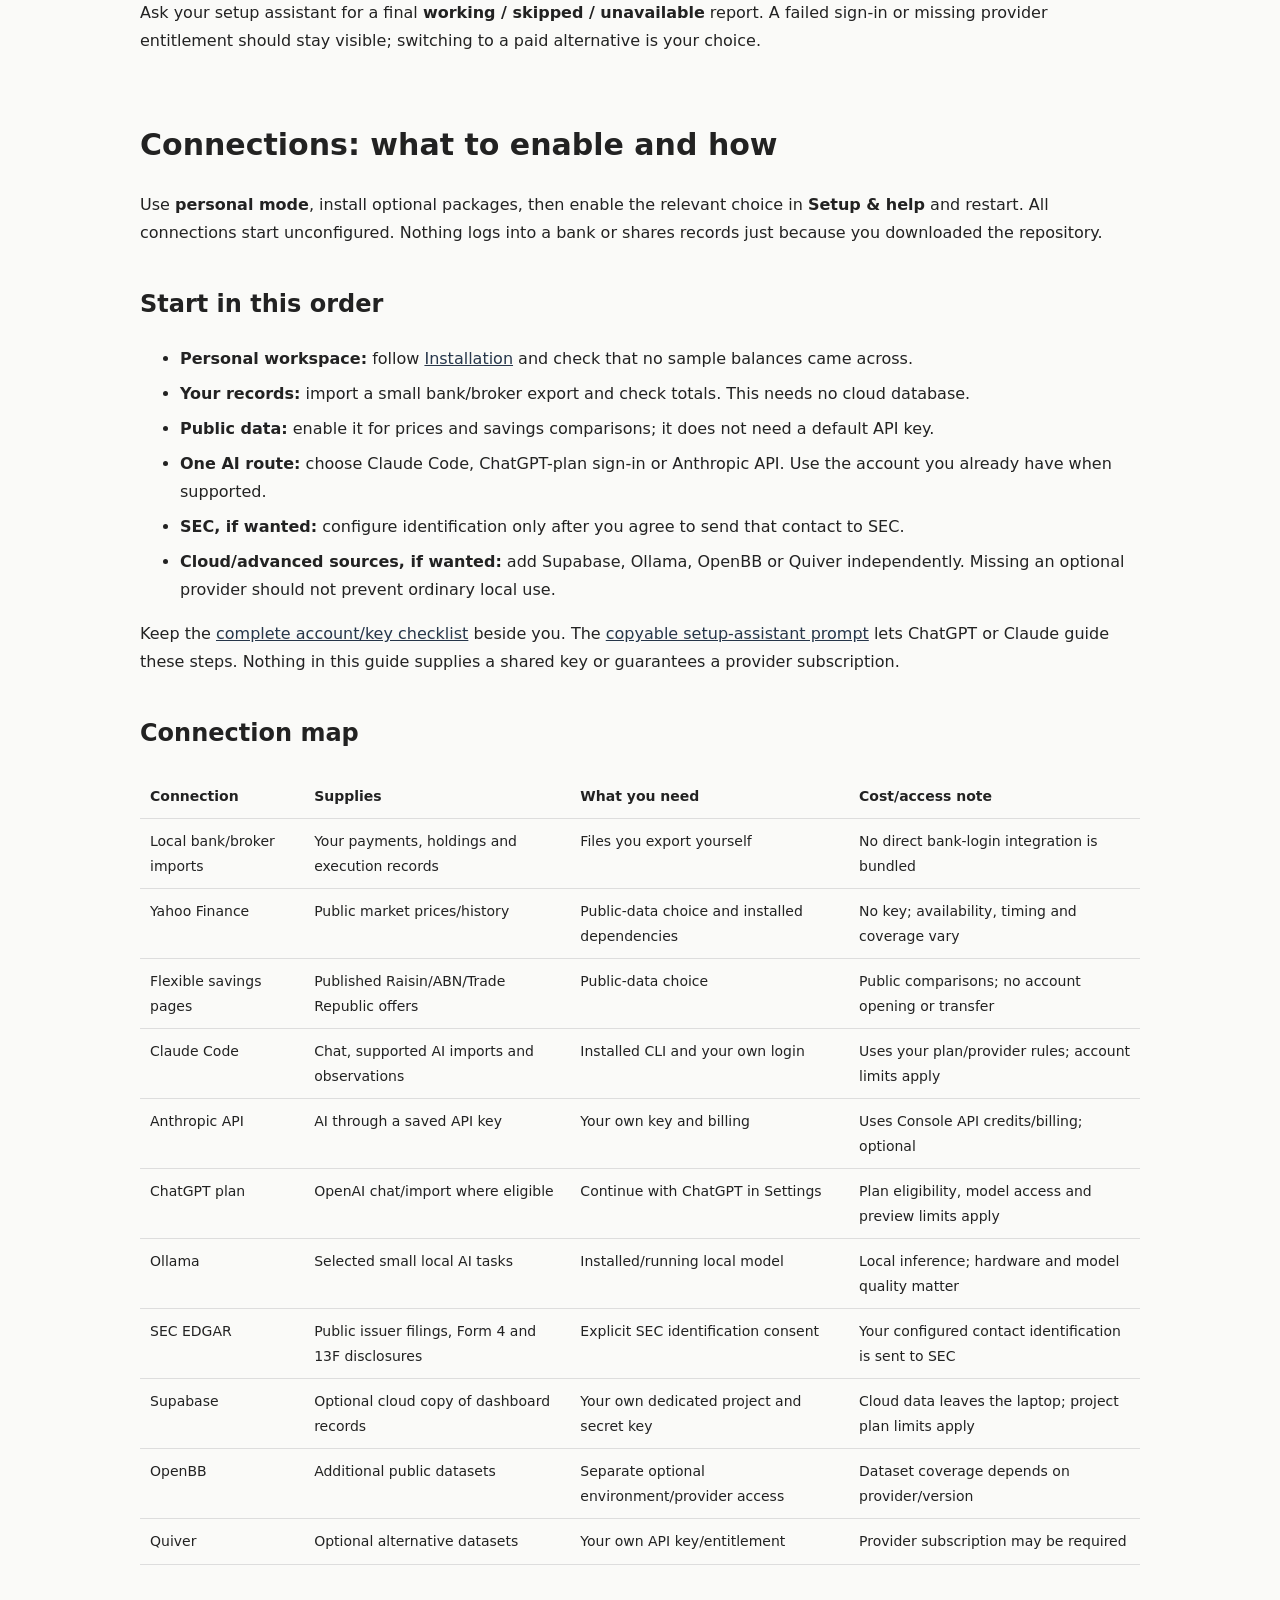
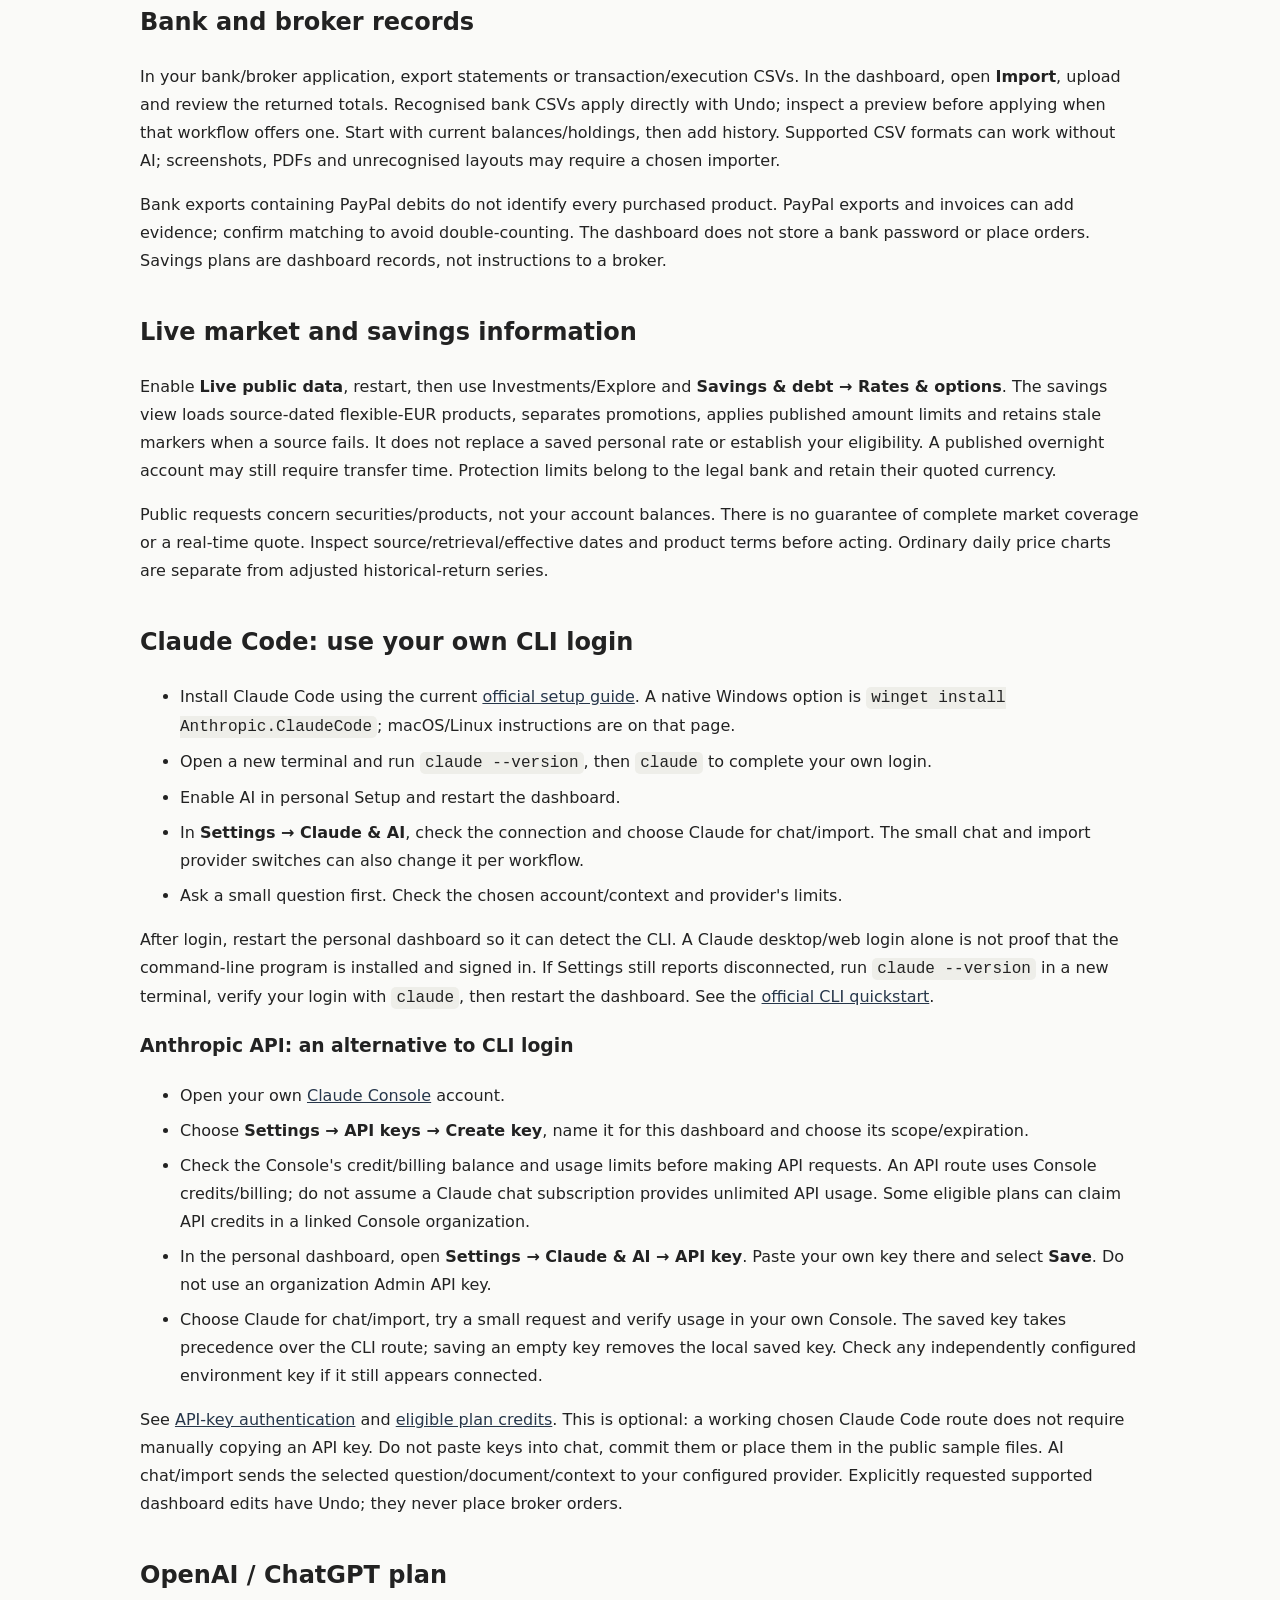
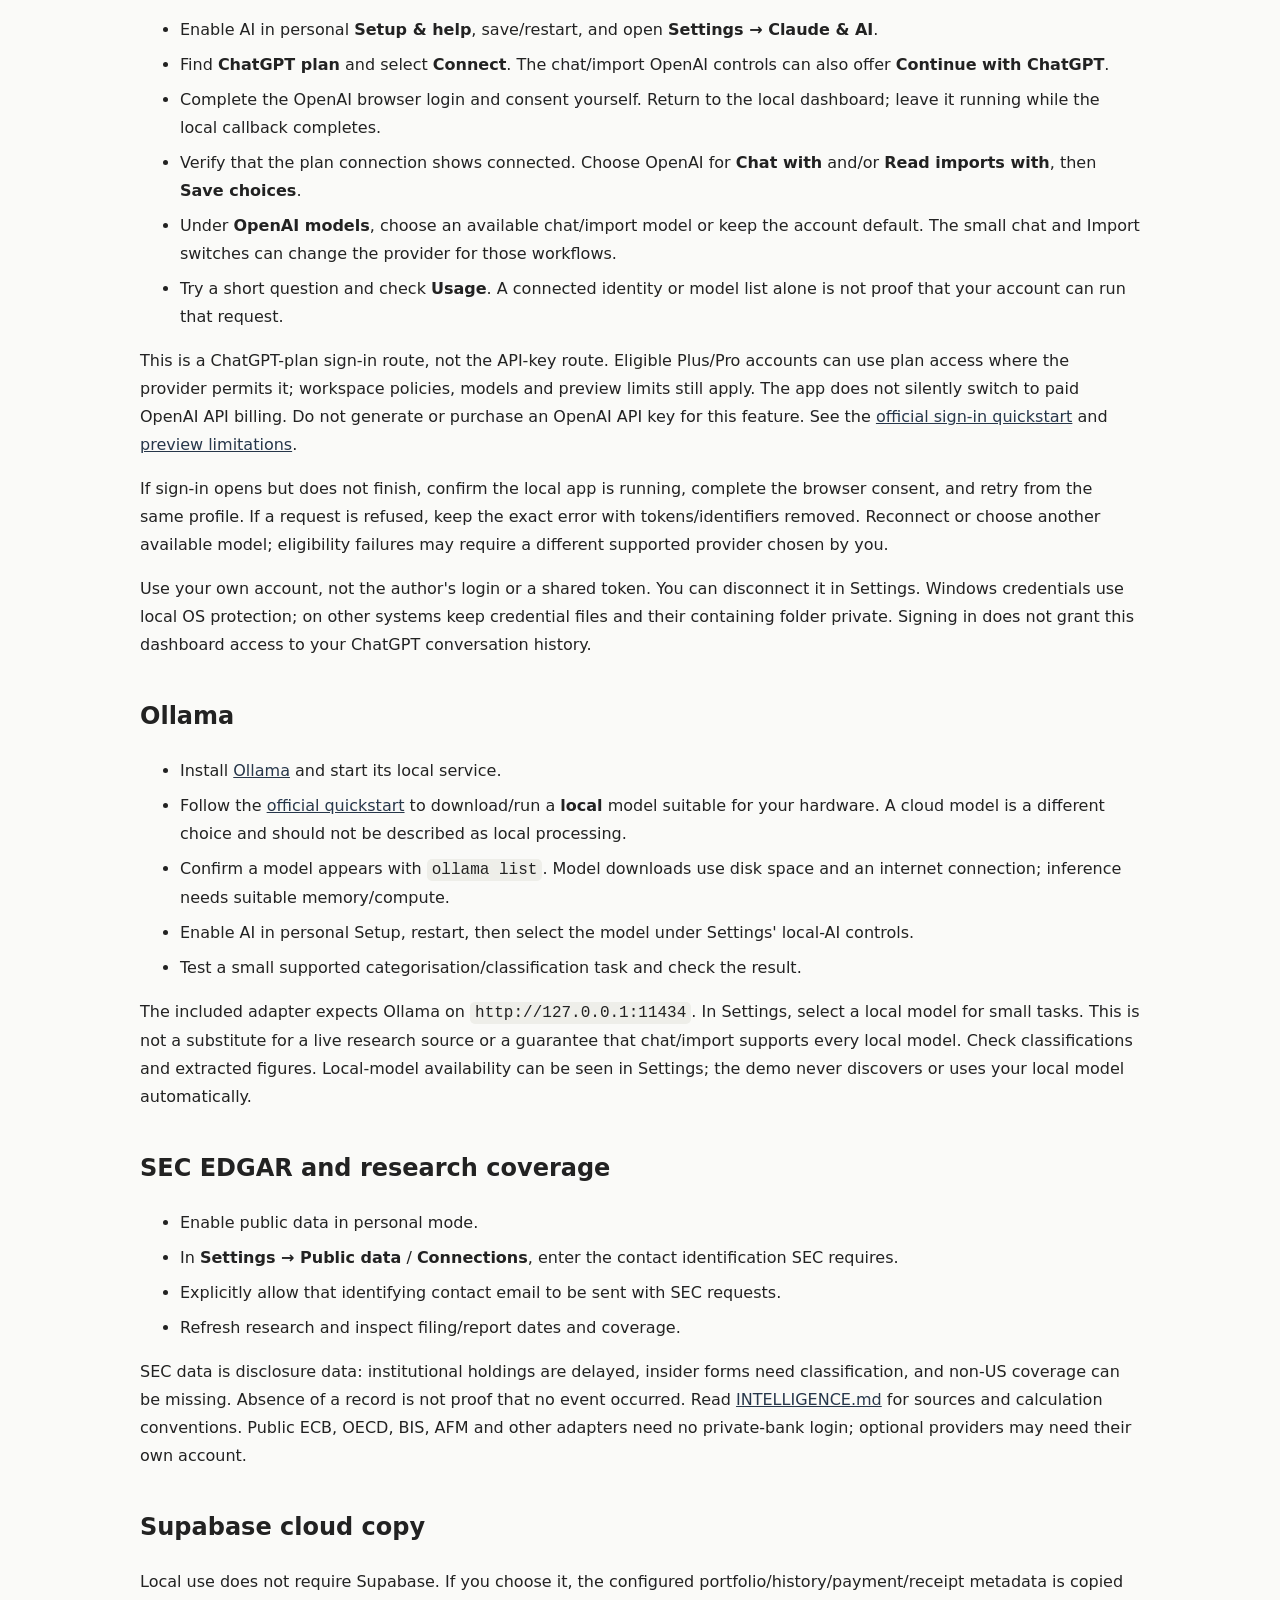
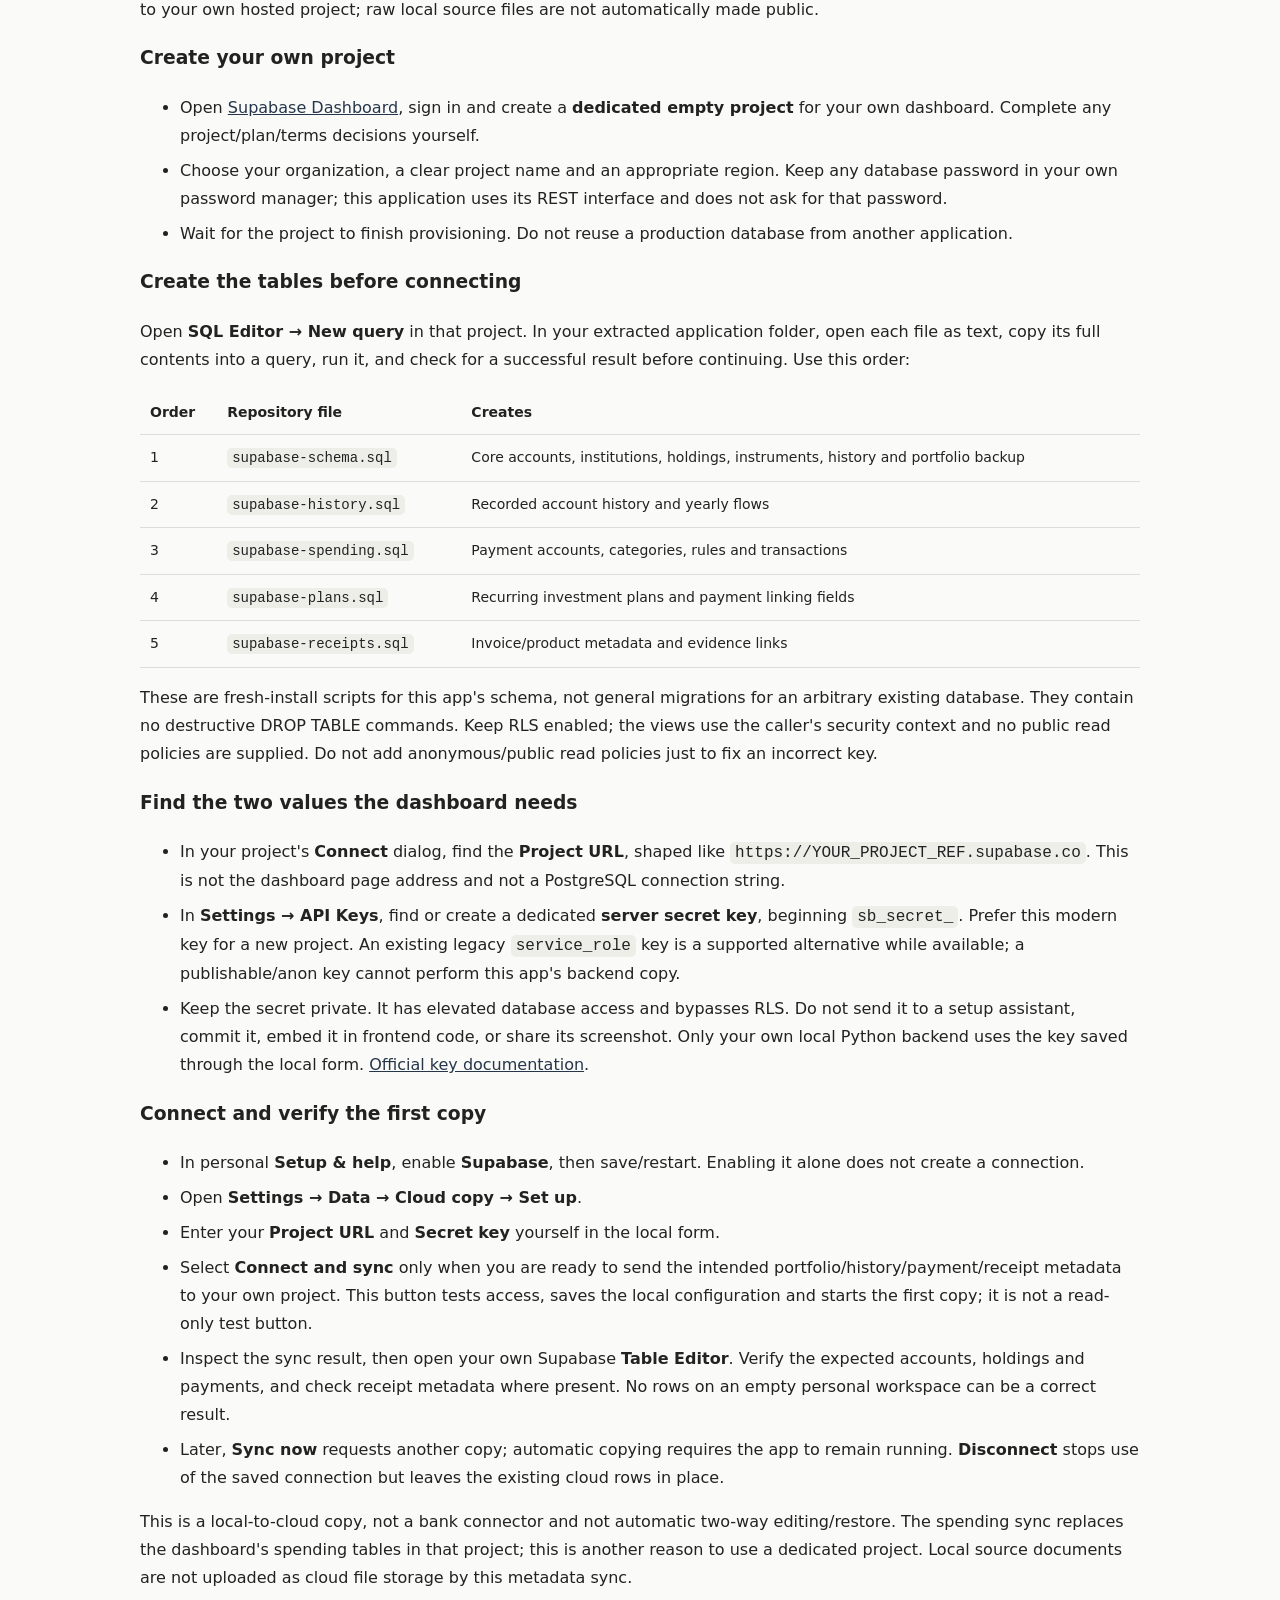
==== commit d57c7245: "Make connection setup accessible with a key checklist and assistant prompt Explain optional accounts" ====
--- a/web/guide.html
+++ b/web/guide.html
@@ -1,4 +1,4 @@
-<!doctype html><html lang="en"><meta charset="utf-8"><meta name="viewport" content="width=device-width,initial-scale=1"><title>Wealth — installation and screenshots</title><style>body{max-width:1000px;margin:32px auto;padding:0 22px;font:16px/1.75 system-ui;color:#222;background:#fafaf8}h1{margin-top:64px;font-size:30px}h2{margin-top:36px}a{color:#26364a}code{background:#eeeee9;border-radius:5px;padding:2px 5px}pre{white-space:pre-wrap;padding:18px;background:#eeeee9;border-radius:12px}pre code{padding:0}img{display:block;max-width:100%;height:auto;border-radius:12px;border:1px solid #ddd;margin:18px 0}table{border-collapse:collapse;width:100%;font-size:14px}td,th{text-align:left;padding:10px;border-bottom:1px solid #ddd;vertical-align:top}.table-scroll{overflow:auto}li{margin:7px 0}nav{display:flex;gap:20px;flex-wrap:wrap;position:sticky;top:0;background:#fafaf8;padding:12px 0;border-bottom:1px solid #ddd}</style><nav><a href="#installation">Installation</a><a href="#connections">Connections</a><a href="#screenshots">Screenshots</a><a href="/">Dashboard</a></nav><h1 id="installation">Installation and first use</h1>
+<!doctype html><html lang="en"><meta charset="utf-8"><meta name="viewport" content="width=device-width,initial-scale=1"><title>Wealth — installation and connection guide</title><style>body{max-width:1000px;margin:32px auto;padding:0 22px;font:16px/1.75 system-ui;color:#222;background:#fafaf8}h1{margin-top:64px;font-size:30px;scroll-margin-top:110px}h2{margin-top:36px}a{color:#26364a}code{background:#eeeee9;border-radius:5px;padding:2px 5px}pre{white-space:pre-wrap;overflow-wrap:anywhere;padding:18px;background:#eeeee9;border-radius:12px}pre code{padding:0}img{display:block;max-width:100%;height:auto;border-radius:12px;border:1px solid #ddd;margin:18px 0}table{border-collapse:collapse;width:100%;font-size:14px}td,th{text-align:left;padding:10px;border-bottom:1px solid #ddd;vertical-align:top}.table-scroll{overflow:auto}li{margin:7px 0}nav{display:flex;gap:12px 20px;flex-wrap:wrap;position:sticky;top:0;background:#fafaf8;padding:12px 0;border-bottom:1px solid #ddd}.prompt-tools{display:flex;gap:14px;align-items:center;flex-wrap:wrap}.prompt-tools button{font:inherit;border:1px solid #ccc;background:#fff;color:#222;border-radius:9px;padding:7px 14px;cursor:pointer}.prompt-tools span{font-size:14px}</style><nav><a href="#installation">Installation</a><a href="#keychecklist">Keys & checklist</a><a href="#connections">Connections</a><a href="#assisted_setup">AI setup prompt</a><a href="#screenshots">Screenshots</a><a href="/">Dashboard</a></nav><h1 id="installation">Installation and first use</h1>
 <p>This guide starts with a disconnected demo, then creates a separate workspace for your own records. You do not need a GitHub account, bank login, AI account or Supabase project to try the demo.</p>
 <h2>1. Download and extract</h2>
 <ul>
@@ -22,11 +22,8 @@
 <h3>Stop, reopen or reset</h3>
 <pre><code>
 python launch.py demo --command stop
-
 python demo.py
-
 python launch.py demo --command restart
-
 </code></pre>
 <p>On Windows, <code>stop-demo-windows.bat</code> stops this profile. If you used foreground mode, press Ctrl+C in its terminal.</p>
 <p>To reset demo edits, first stop it, then run <code>python demo.py --reset</code>. The old demo is preserved in the ignored <code>backups/</code> folder before a new sample dataset is created. This never resets the personal profile. An interrupted first setup or an old unmarked demo folder is also preserved rather than deleted.</p>
@@ -62,7 +59,7 @@
 <li><strong>Supabase:</strong> your separately configured cloud copy.</li>
 </ul>
 <p>Select <strong>Save choices &amp; restart this workspace</strong>. After restart, configure the relevant provider in Settings. A choice enables the feature; it does not sign in, create a financial account, buy anything or copy someone else&#x27;s credentials. If the browser reloads before restart finishes, wait a few seconds and refresh.</p>
-<p>Follow <a href="#connections">Connections</a> for exact instructions, costs, data sharing and limitations. Every connection is optional. The public app has no developer-supplied keys and no shared financial database.</p>
+<p>Use the <a href="#keychecklist">account/key checklist</a> first, or paste the <a href="#assisted_setup">setup-assistant prompt</a> into ChatGPT/Claude for help. Follow <a href="#connections">Connections</a> for exact instructions, costs, data sharing and limitations. Every connection is optional. The public app has no developer-supplied keys and no shared financial database.</p>
 <h2>6. Import real records</h2>
 <p>Do this in <strong>personal mode</strong>:</p>
 <ul>
@@ -101,15 +98,97 @@
 <tr><td>Supabase errors</td><td>Use your own dedicated project, apply all five schema files, check URL and server secret key, and inspect Settings status.</td></tr>
 <tr><td>Background start failed</td><td>Read the selected profile&#x27;s <code>cache/server-error.log</code>. Do not post logs publicly without checking for private information.</td></tr>
 </tbody></table></div>
-<p>For development: <code>python demo.py --foreground --no-browser</code>; run tests with <code>python -m unittest discover -s tests</code>. The server binds only to loopback. This is a local single-user application, not an internet-hosted service.</p><h1 id="connections">Connections: what to enable and how</h1>
+<p>For development: <code>python demo.py --foreground --no-browser</code>; run tests with <code>python -m unittest discover -s tests</code>. The server binds only to loopback. This is a local single-user application, not an internet-hosted service.</p><h1 id="keychecklist">Setup checklist: accounts, keys and what to connect</h1>
+<p>Start with the demo. You do not need to collect keys before trying it. In personal mode, <strong>local imports + public data + one chosen AI provider</strong> are a useful first setup. Supabase and advanced data providers can wait.</p>
+<p>An <strong>API key</strong> is a secret that lets an application use a service. A <strong>project URL</strong> is the address of your database. <strong>Sign-in</strong> means completing the provider&#x27;s browser login; you do not copy its tokens yourself.</p>
+<p>Use the <a href="#installation">installation guide</a> to download/start the app, <a href="#connections">connection instructions</a> for each feature, and the <a href="#assisted_setup">setup-assistant prompt</a> if you want ChatGPT or Claude to walk you through it.</p>
+<h2>Choose your setup</h2>
+<div class="table-scroll"><table><thead><tr><th>What you want</th><th>What to connect</th><th>What to collect</th></tr></thead><tbody>
+<tr><td>Try the dashboard</td><td>Nothing</td><td>Python and the extracted download</td></tr>
+<tr><td>See your own finances locally</td><td>Personal profile and your own imports</td><td>Bank/broker exports; no bank password</td></tr>
+<tr><td>Public prices, research and savings comparisons</td><td>Live public data</td><td>Optional packages; no default market API key</td></tr>
+<tr><td>Chat/import with Claude on your plan</td><td>Claude Code CLI and your own login</td><td>Eligible Claude access; no manually copied API key for this route</td></tr>
+<tr><td>Chat/import with OpenAI</td><td>ChatGPT-plan sign-in</td><td>Eligible ChatGPT account; no OpenAI API key</td></tr>
+<tr><td>Claude through its API instead</td><td>Anthropic API</td><td>Your own API key and usable Console credits/billing</td></tr>
+<tr><td>Small AI tasks on your computer</td><td>Ollama</td><td>A downloaded local model; no cloud key</td></tr>
+<tr><td>US filings, insiders and investor disclosures</td><td>SEC EDGAR</td><td>App/contact identification and consent; no SEC API key</td></tr>
+<tr><td>Keep a cloud copy</td><td>Supabase</td><td>Your own dedicated project URL + server secret key</td></tr>
+<tr><td>More research datasets</td><td>Optional OpenBB / Quiver</td><td>Optional environment; provider keys only for datasets you select</td></tr>
+</tbody></table></div>
+<p>“Everything” does not mean every paid service. Connect only the features you want. Enabling public data does not connect a bank or copy its transactions.</p>
+<h2>Before touching accounts</h2>
+<ul>
+<li>Download and extract the whole repository; verify the demo works on port 8051.</li>
+<li>Choose <strong>Use my own data → Start my personal workspace</strong>. Its default port is 8052.</li>
+<li>Confirm the bar says <strong>Personal · your local data</strong> and the workspace contains no demo balances.</li>
+<li>From the extracted project folder, install optional features with <code>python install.py</code> (or <code>python3 install.py</code> on macOS/Linux), then restart the personal launcher.</li>
+<li>In personal <strong>Setup &amp; help</strong>, choose Live public data, AI and/or Supabase, and select <strong>Save choices &amp; restart this workspace</strong>.</li>
+<li>Configure the chosen accounts in <strong>Settings</strong>. These checkboxes enable features; they do not perform provider sign-in.</li>
+</ul>
+<h2>Complete key and account inventory</h2>
+<div class="table-scroll"><table><thead><tr><th>Item</th><th>Needed when</th><th>Where to obtain it</th><th>Where this app uses it</th></tr></thead><tbody>
+<tr><td>Supabase project URL</td><td>You choose cloud copy</td><td>Your project&#x27;s <strong>Connect</strong> dialog</td><td>Settings → Data → Cloud copy → Set up → Project URL</td></tr>
+<tr><td>Supabase server secret (<code>sb_secret_…</code>)</td><td>You choose cloud copy</td><td>Project <strong>Settings → API Keys</strong>; create a dedicated secret if needed</td><td>The local Secret key field, then the private Python backend</td></tr>
+<tr><td>Legacy Supabase <code>service_role</code></td><td>Only for an existing legacy setup</td><td>Project Settings → API Keys</td><td>Supported alternative to the modern secret; use the modern secret for new setups</td></tr>
+<tr><td>Anthropic API key</td><td>You choose the Claude API route</td><td>Claude Console <strong>Settings → API keys → Create key</strong></td><td>Settings → Claude &amp; AI → API key</td></tr>
+<tr><td>Claude Code login</td><td>You choose the subscription/CLI route</td><td>Run <code>claude</code> after installing the CLI and complete your own login</td><td>Detected by the dashboard after restarting it</td></tr>
+<tr><td>ChatGPT login</td><td>You choose OpenAI in this app</td><td>Settings → Claude &amp; AI → ChatGPT plan → Connect; complete browser consent</td><td>Stored by the app&#x27;s local sign-in flow; do not copy tokens into a field</td></tr>
+<tr><td>SEC contact identification</td><td>You choose SEC requests</td><td>An email/contact identification you are willing to send to SEC</td><td>Settings → Public data; research Data connections &amp; coverage</td></tr>
+<tr><td>Quiver API token</td><td>You choose supported Quiver datasets</td><td><a href="https://www.quiverquant.com/api-setup/">Quiver API setup</a> and your entitled account</td><td>Data connections &amp; coverage → Quiver API key</td></tr>
+<tr><td>Other OpenBB provider credentials</td><td>Only a chosen provider needs them</td><td>That provider&#x27;s official account/developer console</td><td>Its private OpenBB settings, not this repo or frontend</td></tr>
+<tr><td>Portable-backup password</td><td>You create an encrypted portable backup</td><td>Choose your own password and store it separately</td><td>Backups → portable password-protected backup</td></tr>
+</tbody></table></div>
+<p>The app currently needs <strong>no OpenAI API key</strong>, Supabase database password, Supabase personal-access token or GitHub personal-access token for these ordinary workflows. A ZIP download needs no GitHub login. Do not buy an API key to make a ChatGPT-plan sign-in work.</p>
+<p>A Supabase publishable/anon key is not sufficient for this app&#x27;s backend copy. The database connection string (<code>postgresql://…</code>) and the Supabase dashboard page URL are also not the Project URL this form expects. See <a href="https://supabase.com/docs/guides/getting-started/api-keys">Supabase&#x27;s key documentation</a>.</p>
+<h2>Collect information without collecting secrets in chat</h2>
+<p>Keep this non-secret checklist in your own notes:</p>
+<pre><code>
+Computer/OS:
+Extracted application folder:
+Demo opens: yes / no
+Personal opens and is empty: yes / no
+Optional packages installed: yes / no
+Public data: enabled / not wanted
+AI route: Claude Code / ChatGPT plan / Anthropic API / none
+AI sign-in or key entered locally: ready / not ready / not wanted
+SEC identification consent: yes / no
+Supabase project created for this app only: yes / no / not wanted
+Supabase five schema files applied: yes / no / not wanted
+Supabase URL and secret entered locally: ready / not ready / not wanted
+Quiver/OpenBB: not wanted / chosen and configured
+Small import totals checked:
+Portable backup verified:
+</code></pre>
+<p>Write <strong>ready</strong>, not the actual key. Enter secrets yourself in your own local dashboard&#x27;s fields. Never paste them into ChatGPT/Claude, a GitHub issue, a screenshot or a shared prompt. Supabase/Anthropic settings are local private files, not a general-purpose secret vault; keep the computer/account and personal folder private. ChatGPT credentials have a separate local store and Windows OS protection where available.</p>
+<h2>What to verify after connecting</h2>
+<div class="table-scroll"><table><thead><tr><th>Feature</th><th>A useful first check</th><th>What it does not prove</th></tr></thead><tbody>
+<tr><td>Public data</td><td>A public ticker/rate has a source and retrieval date</td><td>A listing is not a live bank connection or guaranteed real-time data</td></tr>
+<tr><td>AI</td><td>A short question succeeds with the selected provider</td><td>Being signed in or seeing a model list does not guarantee every model/request is allowed</td></tr>
+<tr><td>Import</td><td>A small supported export imports; totals and account match; Undo is available</td><td>Unavailable return metrics should not be filled with guesses</td></tr>
+<tr><td>SEC</td><td>A requested disclosure is returned with its filing date</td><td>Coverage can be delayed or incomplete, especially outside the US</td></tr>
+<tr><td>Supabase</td><td>Own project receives the intended rows after Connect and sync</td><td>It is a cloud copy, not automatic account login or two-way restore</td></tr>
+<tr><td>Local AI</td><td>Settings discovers your model and a small supported task works</td><td>Full chat/import and live web research are not guaranteed by Ollama</td></tr>
+<tr><td>Backup</td><td>Restore verification opens an isolated recovery copy</td><td>A copied Windows credential file is not a portable provider login</td></tr>
+</tbody></table></div>
+<p>Ask your setup assistant for a final <strong>working / skipped / unavailable</strong> report. A failed sign-in or missing provider entitlement should stay visible; switching to a paid alternative is your choice.</p><h1 id="connections">Connections: what to enable and how</h1>
 <p>Use <strong>personal mode</strong>, install optional packages, then enable the relevant choice in <strong>Setup &amp; help</strong> and restart. All connections start unconfigured. Nothing logs into a bank or shares records just because you downloaded the repository.</p>
+<h2>Start in this order</h2>
+<ul>
+<li><strong>Personal workspace:</strong> follow <a href="#installation">Installation</a> and check that no sample balances came across.</li>
+<li><strong>Your records:</strong> import a small bank/broker export and check totals. This needs no cloud database.</li>
+<li><strong>Public data:</strong> enable it for prices and savings comparisons; it does not need a default API key.</li>
+<li><strong>One AI route:</strong> choose Claude Code, ChatGPT-plan sign-in or Anthropic API. Use the account you already have when supported.</li>
+<li><strong>SEC, if wanted:</strong> configure identification only after you agree to send that contact to SEC.</li>
+<li><strong>Cloud/advanced sources, if wanted:</strong> add Supabase, Ollama, OpenBB or Quiver independently. Missing an optional provider should not prevent ordinary local use.</li>
+</ul>
+<p>Keep the <a href="#keychecklist">complete account/key checklist</a> beside you. The <a href="#assisted_setup">copyable setup-assistant prompt</a> lets ChatGPT or Claude guide these steps. Nothing in this guide supplies a shared key or guarantees a provider subscription.</p>
 <h2>Connection map</h2>
 <div class="table-scroll"><table><thead><tr><th>Connection</th><th>Supplies</th><th>What you need</th><th>Cost/access note</th></tr></thead><tbody>
 <tr><td>Local bank/broker imports</td><td>Your payments, holdings and execution records</td><td>Files you export yourself</td><td>No direct bank-login integration is bundled</td></tr>
 <tr><td>Yahoo Finance</td><td>Public market prices/history</td><td>Public-data choice and installed dependencies</td><td>No key; availability, timing and coverage vary</td></tr>
 <tr><td>Flexible savings pages</td><td>Published Raisin/ABN/Trade Republic offers</td><td>Public-data choice</td><td>Public comparisons; no account opening or transfer</td></tr>
 <tr><td>Claude Code</td><td>Chat, supported AI imports and observations</td><td>Installed CLI and your own login</td><td>Uses your plan/provider rules; account limits apply</td></tr>
-<tr><td>Anthropic API</td><td>AI through a saved API key</td><td>Your own key and billing</td><td>Separately billed; optional</td></tr>
+<tr><td>Anthropic API</td><td>AI through a saved API key</td><td>Your own key and billing</td><td>Uses Console API credits/billing; optional</td></tr>
 <tr><td>ChatGPT plan</td><td>OpenAI chat/import where eligible</td><td>Continue with ChatGPT in Settings</td><td>Plan eligibility, model access and preview limits apply</td></tr>
 <tr><td>Ollama</td><td>Selected small local AI tasks</td><td>Installed/running local model</td><td>Local inference; hardware and model quality matter</td></tr>
 <tr><td>SEC EDGAR</td><td>Public issuer filings, Form 4 and 13F disclosures</td><td>Explicit SEC identification consent</td><td>Your configured contact identification is sent to SEC</td></tr>
@@ -123,7 +202,7 @@
 <h2>Live market and savings information</h2>
 <p>Enable <strong>Live public data</strong>, restart, then use Investments/Explore and <strong>Savings &amp; debt → Rates &amp; options</strong>. The savings view loads source-dated flexible-EUR products, separates promotions, applies published amount limits and retains stale markers when a source fails. It does not replace a saved personal rate or establish your eligibility. A published overnight account may still require transfer time. Protection limits belong to the legal bank and retain their quoted currency.</p>
 <p>Public requests concern securities/products, not your account balances. There is no guarantee of complete market coverage or a real-time quote. Inspect source/retrieval/effective dates and product terms before acting. Ordinary daily price charts are separate from adjusted historical-return series.</p>
-<h2>Claude</h2>
+<h2>Claude Code: use your own CLI login</h2>
 <ul>
 <li>Install Claude Code using the current <a href="https://code.claude.com/docs/en/setup">official setup guide</a>. A native Windows option is <code>winget install Anthropic.ClaudeCode</code>; macOS/Linux instructions are on that page.</li>
 <li>Open a new terminal and run <code>claude --version</code>, then <code>claude</code> to complete your own login.</li>
@@ -131,12 +210,37 @@
 <li>In <strong>Settings → Claude &amp; AI</strong>, check the connection and choose Claude for chat/import. The small chat and import provider switches can also change it per workflow.</li>
 <li>Ask a small question first. Check the chosen account/context and provider&#x27;s limits.</li>
 </ul>
-<p>An Anthropic API key is an optional alternative in Settings and is billed separately. Do not paste keys into chat, commit them or place them in the public sample files. AI chat/import sends the selected question/document/context to your configured provider. Explicitly requested supported dashboard edits have Undo; they never place broker orders.</p>
+<p>After login, restart the personal dashboard so it can detect the CLI. A Claude desktop/web login alone is not proof that the command-line program is installed and signed in. If Settings still reports disconnected, run <code>claude --version</code> in a new terminal, verify your login with <code>claude</code>, then restart the dashboard. See the <a href="https://code.claude.com/docs/en/quickstart">official CLI quickstart</a>.</p>
+<h3>Anthropic API: an alternative to CLI login</h3>
+<ul>
+<li>Open your own <a href="https://platform.claude.com/">Claude Console</a> account.</li>
+<li>Choose <strong>Settings → API keys → Create key</strong>, name it for this dashboard and choose its scope/expiration.</li>
+<li>Check the Console&#x27;s credit/billing balance and usage limits before making API requests. An API route uses Console credits/billing; do not assume a Claude chat subscription provides unlimited API usage. Some eligible plans can claim API credits in a linked Console organization.</li>
+<li>In the personal dashboard, open <strong>Settings → Claude &amp; AI → API key</strong>. Paste your own key there and select <strong>Save</strong>. Do not use an organization Admin API key.</li>
+<li>Choose Claude for chat/import, try a small request and verify usage in your own Console. The saved key takes precedence over the CLI route; saving an empty key removes the local saved key. Check any independently configured environment key if it still appears connected.</li>
+</ul>
+<p>See <a href="https://platform.claude.com/docs/en/manage-claude/authentication">API-key authentication</a> and <a href="https://platform.claude.com/docs/en/about-claude/api-credits-for-subscribers">eligible plan credits</a>. This is optional: a working chosen Claude Code route does not require manually copying an API key. Do not paste keys into chat, commit them or place them in the public sample files. AI chat/import sends the selected question/document/context to your configured provider. Explicitly requested supported dashboard edits have Undo; they never place broker orders.</p>
 <h2>OpenAI / ChatGPT plan</h2>
-<p>Enable AI, restart, then choose <strong>Continue with ChatGPT</strong> in Settings. Complete the provider&#x27;s browser consent flow yourself, return to the dashboard and verify connection status. Choose an available model and try a short request. Eligible plan usage is distinct from an API-key account; this app does not silently switch to paid OpenAI API billing. Model lists do not themselves prove entitlement, and the provider can reject a request or impose usage limits. See the <a href="https://developers.openai.com/siwc/quickstart">official sign-in quickstart</a> and <a href="https://developers.openai.com/siwc/token-sharing-open-source/preview-limitations">preview limitations</a>.</p>
+<ul>
+<li>Enable AI in personal <strong>Setup &amp; help</strong>, save/restart, and open <strong>Settings → Claude &amp; AI</strong>.</li>
+<li>Find <strong>ChatGPT plan</strong> and select <strong>Connect</strong>. The chat/import OpenAI controls can also offer <strong>Continue with ChatGPT</strong>.</li>
+<li>Complete the OpenAI browser login and consent yourself. Return to the local dashboard; leave it running while the local callback completes.</li>
+<li>Verify that the plan connection shows connected. Choose OpenAI for <strong>Chat with</strong> and/or <strong>Read imports with</strong>, then <strong>Save choices</strong>.</li>
+<li>Under <strong>OpenAI models</strong>, choose an available chat/import model or keep the account default. The small chat and Import switches can change the provider for those workflows.</li>
+<li>Try a short question and check <strong>Usage</strong>. A connected identity or model list alone is not proof that your account can run that request.</li>
+</ul>
+<p>This is a ChatGPT-plan sign-in route, not the API-key route. Eligible Plus/Pro accounts can use plan access where the provider permits it; workspace policies, models and preview limits still apply. The app does not silently switch to paid OpenAI API billing. Do not generate or purchase an OpenAI API key for this feature. See the <a href="https://developers.openai.com/siwc/quickstart">official sign-in quickstart</a> and <a href="https://developers.openai.com/siwc/token-sharing-open-source/preview-limitations">preview limitations</a>.</p>
+<p>If sign-in opens but does not finish, confirm the local app is running, complete the browser consent, and retry from the same profile. If a request is refused, keep the exact error with tokens/identifiers removed. Reconnect or choose another available model; eligibility failures may require a different supported provider chosen by you.</p>
 <p>Use your own account, not the author&#x27;s login or a shared token. You can disconnect it in Settings. Windows credentials use local OS protection; on other systems keep credential files and their containing folder private. Signing in does not grant this dashboard access to your ChatGPT conversation history.</p>
 <h2>Ollama</h2>
-<p>Install <a href="https://ollama.com/download">Ollama</a>, run it on your computer, and install a suitable model using its own instructions. In Settings, select a local model for small tasks. This is not a substitute for a live research source or a guarantee that chat/import supports every local model. Check classifications and extracted figures. Local-model availability can be seen in Settings; the demo never discovers or uses your local model automatically.</p>
+<ul>
+<li>Install <a href="https://ollama.com/download">Ollama</a> and start its local service.</li>
+<li>Follow the <a href="https://docs.ollama.com/quickstart">official quickstart</a> to download/run a <strong>local</strong> model suitable for your hardware. A cloud model is a different choice and should not be described as local processing.</li>
+<li>Confirm a model appears with <code>ollama list</code>. Model downloads use disk space and an internet connection; inference needs suitable memory/compute.</li>
+<li>Enable AI in personal Setup, restart, then select the model under Settings&#x27; local-AI controls.</li>
+<li>Test a small supported categorisation/classification task and check the result.</li>
+</ul>
+<p>The included adapter expects Ollama on <code>http://127.0.0.1:11434</code>. In Settings, select a local model for small tasks. This is not a substitute for a live research source or a guarantee that chat/import supports every local model. Check classifications and extracted figures. Local-model availability can be seen in Settings; the demo never discovers or uses your local model automatically.</p>
 <h2>SEC EDGAR and research coverage</h2>
 <ul>
 <li>Enable public data in personal mode.</li>
@@ -147,23 +251,111 @@
 <p>SEC data is disclosure data: institutional holdings are delayed, insider forms need classification, and non-US coverage can be missing. Absence of a record is not proof that no event occurred. Read <a href="https://github.com/jcveraart/Wealth-dashboard-test/blob/main/INTELLIGENCE.md">INTELLIGENCE.md</a> for sources and calculation conventions. Public ECB, OECD, BIS, AFM and other adapters need no private-bank login; optional providers may need their own account.</p>
 <h2>Supabase cloud copy</h2>
 <p>Local use does not require Supabase. If you choose it, the configured portfolio/history/payment/receipt metadata is copied to your own hosted project; raw local source files are not automatically made public.</p>
-<ul>
-<li>Create a <strong>dedicated empty project</strong> in <a href="https://supabase.com/dashboard">Supabase</a>. Do not reuse another application&#x27;s production database.</li>
-<li>Open <strong>SQL Editor → New query</strong>. Run, in order: <code>supabase-schema.sql</code>, <code>supabase-history.sql</code>, <code>supabase-spending.sql</code>, <code>supabase-plans.sql</code>, <code>supabase-receipts.sql</code> from this repository.</li>
-<li>These fresh-install scripts do not contain destructive DROP TABLE commands. They assume this application&#x27;s schema; they are not a migration tool for arbitrary existing tables.</li>
-<li>Keep Row Level Security enabled. The included views use the caller&#x27;s security context; no public read policies are supplied.</li>
-<li>Find your project URL and a <strong>server secret key</strong> (<code>sb_secret_…</code>), or a legacy <code>service_role</code> key if your project still uses it. A publishable/anon key cannot perform this server-side copy. Secret keys have elevated access; keep them only in local settings. <a href="https://supabase.com/docs/guides/getting-started/api-keys">Official key documentation</a>.</li>
-<li>Enable Supabase in personal Setup, restart, then enter your own URL/key in <strong>Settings → Data → Supabase</strong>. Test the connection, then request a sync.</li>
-<li>Verify the rows in your project. Settings shows sync status. Automatic syncing depends on the running app; manual sync remains available.</li>
-</ul>
+<h3>Create your own project</h3>
+<ul>
+<li>Open <a href="https://supabase.com/dashboard">Supabase Dashboard</a>, sign in and create a <strong>dedicated empty project</strong> for your own dashboard. Complete any project/plan/terms decisions yourself.</li>
+<li>Choose your organization, a clear project name and an appropriate region. Keep any database password in your own password manager; this application uses its REST interface and does not ask for that password.</li>
+<li>Wait for the project to finish provisioning. Do not reuse a production database from another application.</li>
+</ul>
+<h3>Create the tables before connecting</h3>
+<p>Open <strong>SQL Editor → New query</strong> in that project. In your extracted application folder, open each file as text, copy its full contents into a query, run it, and check for a successful result before continuing. Use this order:</p>
+<div class="table-scroll"><table><thead><tr><th>Order</th><th>Repository file</th><th>Creates</th></tr></thead><tbody>
+<tr><td>1</td><td><code>supabase-schema.sql</code></td><td>Core accounts, institutions, holdings, instruments, history and portfolio backup</td></tr>
+<tr><td>2</td><td><code>supabase-history.sql</code></td><td>Recorded account history and yearly flows</td></tr>
+<tr><td>3</td><td><code>supabase-spending.sql</code></td><td>Payment accounts, categories, rules and transactions</td></tr>
+<tr><td>4</td><td><code>supabase-plans.sql</code></td><td>Recurring investment plans and payment linking fields</td></tr>
+<tr><td>5</td><td><code>supabase-receipts.sql</code></td><td>Invoice/product metadata and evidence links</td></tr>
+</tbody></table></div>
+<p>These are fresh-install scripts for this app&#x27;s schema, not general migrations for an arbitrary existing database. They contain no destructive DROP TABLE commands. Keep RLS enabled; the views use the caller&#x27;s security context and no public read policies are supplied. Do not add anonymous/public read policies just to fix an incorrect key.</p>
+<h3>Find the two values the dashboard needs</h3>
+<ul>
+<li>In your project&#x27;s <strong>Connect</strong> dialog, find the <strong>Project URL</strong>, shaped like <code>https://YOUR_PROJECT_REF.supabase.co</code>. This is not the dashboard page address and not a PostgreSQL connection string.</li>
+<li>In <strong>Settings → API Keys</strong>, find or create a dedicated <strong>server secret key</strong>, beginning <code>sb_secret_</code>. Prefer this modern key for a new project. An existing legacy <code>service_role</code> key is a supported alternative while available; a publishable/anon key cannot perform this app&#x27;s backend copy.</li>
+<li>Keep the secret private. It has elevated database access and bypasses RLS. Do not send it to a setup assistant, commit it, embed it in frontend code, or share its screenshot. Only your own local Python backend uses the key saved through the local form. <a href="https://supabase.com/docs/guides/getting-started/api-keys">Official key documentation</a>.</li>
+</ul>
+<h3>Connect and verify the first copy</h3>
+<ul>
+<li>In personal <strong>Setup &amp; help</strong>, enable <strong>Supabase</strong>, then save/restart. Enabling it alone does not create a connection.</li>
+<li>Open <strong>Settings → Data → Cloud copy → Set up</strong>.</li>
+<li>Enter your <strong>Project URL</strong> and <strong>Secret key</strong> yourself in the local form.</li>
+<li>Select <strong>Connect and sync</strong> only when you are ready to send the intended portfolio/history/payment/receipt metadata to your own project. This button tests access, saves the local configuration and starts the first copy; it is not a read-only test button.</li>
+<li>Inspect the sync result, then open your own Supabase <strong>Table Editor</strong>. Verify the expected accounts, holdings and payments, and check receipt metadata where present. No rows on an empty personal workspace can be a correct result.</li>
+<li>Later, <strong>Sync now</strong> requests another copy; automatic copying requires the app to remain running. <strong>Disconnect</strong> stops use of the saved connection but leaves the existing cloud rows in place.</li>
+</ul>
+<p>This is a local-to-cloud copy, not a bank connector and not automatic two-way editing/restore. The spending sync replaces the dashboard&#x27;s spending tables in that project; this is another reason to use a dedicated project. Local source documents are not uploaded as cloud file storage by this metadata sync.</p>
+<h3>If it fails</h3>
+<div class="table-scroll"><table><thead><tr><th>Message or symptom</th><th>Check</th></tr></thead><tbody>
+<tr><td>Project URL rejected</td><td>Use the HTTPS project URL, not the dashboard page or database connection string</td></tr>
+<tr><td>Key rejected / 401 / 403</td><td>Correct project, server secret, key not revoked, and personal cloud feature enabled</td></tr>
+<tr><td>Tables missing</td><td>Run all five SQL files in the correct project; read the SQL result</td></tr>
+<tr><td>Core rows copied but receipt metadata missing</td><td>Apply <code>supabase-receipts.sql</code>, then Sync now</td></tr>
+<tr><td>No rows</td><td>Confirm there are real records in this personal workspace and inspect the sync result</td></tr>
+<tr><td>Connection worked earlier</td><td>Confirm project availability/quota and your key&#x27;s status in the provider dashboard</td></tr>
+</tbody></table></div>
+<p>Never use another person&#x27;s project/key. Troubleshoot a redacted error without copying secrets or raw financial rows into public chats/issues.</p>
 <p>Do not run the synthetic SQL seed against a personal project. <code>build_supabase_seed.py</code> is only for a separate empty <strong>demo</strong> project if you deliberately want to inspect example tables; it creates SQL locally and makes no connection. Never use a friend&#x27;s/project author&#x27;s secret key. GitHub never needs this key.</p>
 <h2>OpenBB, Quiver and other optional sources</h2>
-<p>Most public features use the built-in sources. OpenBB is optional and is not installed by the basic installer. Follow <code>INTELLIGENCE.md</code> and <code>requirements-openbb.txt</code>, use a separate OpenBB environment, and configure its Python/provider path in Connections. Provider entitlements and returned datasets vary; missing data remains unavailable.</p>
+<p>Most public features use the built-in sources. OpenBB is optional and is not installed by the basic installer. It is not preinstalled for the person downloading this repository.</p>
+<h3>OpenBB: advanced, optional</h3>
+<p>Start the personal profile once so its folder exists. Use Python 3.10+ (3.11/3.12 recommended) and install the repository&#x27;s v4 compatibility requirements in the private personal runtime. From the <strong>project folder</strong>, the Windows commands are:</p>
+<pre><code>
+python -m venv .personal-runtime/.openbb-env
+.\.personal-runtime\.openbb-env\Scripts\python.exe -m pip install -r requirements-openbb.txt
+</code></pre>
+<p>On macOS/Linux:</p>
+<pre><code>
+python3 -m venv .personal-runtime/.openbb-env
+.personal-runtime/.openbb-env/bin/python -m pip install -r requirements-openbb.txt
+</code></pre>
+<p>The adapter detects that runtime-local environment. Restart the personal app and check <strong>Data connections &amp; coverage → OpenBB</strong>. The supplied adapter uses a v4-compatible layout; upgrading major versions can require code/configuration changes. Try supported public data first; additional providers have their own entitlements and private settings. No author credentials are installed.</p>
+<p> Follow <code>INTELLIGENCE.md</code> and <code>requirements-openbb.txt</code>, use a separate OpenBB environment, and configure its Python/provider path in Connections. Provider entitlements and returned datasets vary; missing data remains unavailable.</p>
+<h3>Quiver: advanced, optional</h3>
+<p>Open <a href="https://www.quiverquant.com/api-setup/">Quiver API setup</a>, sign into your own account and check that your entitlement covers the datasets you want. Obtain your own token, enable public data in personal mode, then use <strong>Data connections &amp; coverage → Quiver API key</strong> and <strong>Save connections</strong>. Refresh a supported dataset and inspect its source/coverage or failure. A saved key is not proof of entitlement.</p>
 <p>For Quiver, add your own key in Settings only if your subscription supplies the desired dataset. It is not necessary for the core dashboard. You can remove optional keys without losing your local financial records.</p>
+<h2>Other built-in public sources: no extra key checklist</h2>
+<p>The current adapters include selected ECB, Eurostat/CBS, World Bank, OECD, BIS, FRED chart CSV, AFM disclosures, GLEIF, OpenFIGI identifier candidates, GDELT, openFDA, ClinicalTrials.gov, USAspending and Kraken public-market history. Use public-data mode and the supported query controls in Connections/research tools. Coverage and public rate limits vary; an available adapter is not a promise that every query succeeds.</p>
+<p>You do not need a separate key for each of these included public adapters. The FRED adapter uses selected public CSV downloads, not every keyed FRED API function. Kraken public candles do not use your exchange account or permit trading. OpenFIGI returns identifier candidates for review, not proof that a security match is correct. None of these connects to your bank or uploads your ledger as a public-data search query.</p>
 <h2>GitHub and updates</h2>
 <p>GitHub distributes the code, not your finances. Downloading a ZIP requires no Git login. Cloning/pulling requires Git; a private fork requires your own GitHub authentication. Keep runtime folders ignored. Source-update checks do not upload your local finances. Read the installation update steps before replacing code.</p>
 <h2>Backups and moving computers</h2>
-<p>Use a portable encrypted backup with a password you keep separately. Preview the restore and recover into a new/isolated workspace before replacing the old one. Windows-local keys are tied to that OS user; do not assume copying a credential blob is a portable login. Sign in to providers again on the new machine. The demo&#x27;s sample files and reset backups are distinct from your personal records.</p><h1 id="screenshots">Screenshot walkthrough</h1>
+<p>Use a portable encrypted backup with a password you keep separately. Preview the restore and recover into a new/isolated workspace before replacing the old one. Windows-local keys are tied to that OS user; do not assume copying a credential blob is a portable login. Sign in to providers again on the new machine. The demo&#x27;s sample files and reset backups are distinct from your personal records.</p><h1 id="assisted_setup">Set up with help from ChatGPT or Claude</h1>
+<p>Use this prompt in your preferred assistant. It guides the assistant through the actual application setup, while leaving provider logins, secrets and financial choices with you.</p>
+<h2>Which assistant should I use?</h2>
+<ul>
+<li><strong>A normal ChatGPT/Claude web chat:</strong> it can explain steps and troubleshoot redacted errors. It generally cannot read your downloaded folder or operate your local dashboard unless an appropriate local tool is connected.</li>
+<li><strong>An assistant with local terminal/file access:</strong> open the extracted project as its workspace, then paste the prompt. It can inspect the code and perform permitted local installation/checks. Its tool permissions and your provider access still apply.</li>
+<li><strong>The dashboard&#x27;s own chat:</strong> configure its provider first. This chat is for your dashboard data/workflows; do not rely on it to install the application that is running it.</li>
+</ul>
+<p>You do not need to upload your finances or keys to get installation help. Answer with your OS, folder, desired features and redacted errors. The assistant should explain what it can access before acting.</p>
+<h2>Before you paste</h2>
+<p>Have the <a href="#installation">installation guide</a>, <a href="#keychecklist">key checklist</a> and <a href="#connections">connections guide</a> available. You can paste the prompt as-is: the assistant should ask for missing preferences. If using a web-only chat, provide the public repository link and these public documents if it cannot retrieve them.</p>
+<p>In the running app, <strong>Setup &amp; help → Setup checklist &amp; assistant prompt</strong> opens the same instructions. The in-app guide has <strong>Copy setup prompt</strong> and <strong>Download prompt</strong> controls. On GitHub, copy the entire text block below, or open the <a href="https://github.com/jcveraart/Wealth-dashboard-test/blob/main/web/setup-assistant-prompt.txt">plain-text prompt</a>, choose Raw and copy it.</p>
+<h2>Copy this entire prompt</h2>
+<div class="prompt-tools"><button type="button" id="copySetupPrompt">Copy setup prompt</button><a href="/setup-assistant-prompt.txt" download>Download prompt</a><span id="copyPromptStatus" role="status"></span></div><pre id="setupAssistantPrompt"><code>
+Help me install and connect my own local Wealth dashboard from https://github.com/jcveraart/Wealth-dashboard-test. I am a beginner. Keep the demo separate from my personal finances, and keep the existing design.
+
+Read the current README, docs/INSTALLATION.md, docs/KEYCHECKLIST.md and docs/CONNECTIONS.md first. Check the actual downloaded version and settings before giving commands. If you cannot browse or read files, say so and ask me for the relevant documentation, without private records or keys.
+
+First ask, in one short message, for my operating system, extracted folder, preferred AI route (Claude Code subscription, ChatGPT plan, Anthropic API, or none), whether I want a Supabase cloud copy, and whether I want SEC or advanced providers. Recommend local imports + public data + one AI provider as the first stage. I do not need every paid service.
+
+Explain whether you have access to my local files/terminal. If you do, perform the authorised local installation and reversible checks. If you do not, guide me one small step at a time with commands for my OS and wait for the result. Do not claim that a normal web chat can open localhost or connect my computer without an appropriate tool.
+
+1. Verify Python and the complete extracted folder. Start demo.py and confirm fictional data appears. Preserve any existing runtime and my edits. Use the launcher and its actual local port; never stop an unrelated server or reset personal data.
+2. Create/reopen the separate personal workspace with personal.py or Setup &amp; help. Verify that it is empty of demo records. Install optional features with install.py in the project folder when needed; the launcher should use this project&#x27;s virtual environment.
+3. Enable only the features I chose in personal Setup &amp; help, save/restart, and configure them in Settings. Leave unwanted services disabled.
+4. For public prices/research/savings comparisons, use the supported built-in sources first. Check source dates, stale/unavailable messages and a public ticker. No default Yahoo or savings API key is needed. This does not log into my bank.
+5. For AI, guide my chosen route. Claude Code needs the CLI and my own login; Anthropic API needs my own key and usable Console credits/billing. OpenAI uses this app&#x27;s ChatGPT-plan sign-in, not a pasted OpenAI API key. Complete login/consent myself, then test a short request after approval and verify the selected chat and import providers. Respect eligibility/limits; do not introduce a paid fallback.
+6. For SEC, explain the contact identification sent in requests and ask whether I consent before configuring it. Missing filings should stay unavailable.
+7. If I chose Supabase, help me create my own dedicated empty project. Have me complete account creation and terms. Apply the five repository schema files in documented order: supabase-schema.sql, supabase-history.sql, supabase-spending.sql, supabase-plans.sql, supabase-receipts.sql. Keep RLS enabled. Never reuse another app&#x27;s production database or seed my personal project with demo data. Explain where to find the Project URL and server secret in the project&#x27;s Connect dialog / Settings &gt; API Keys. Let me enter the secret directly in my local dashboard, then explain that Connect and sync tests and writes the intended cloud copy. Obtain my approval for that first sync and verify rows in my own project.
+8. Configure Ollama, OpenBB or Quiver only if I chose them. Use the included requirements/adapter instructions and my own provider entitlements. Do not install every provider or assume any paid dataset is available.
+9. Guide a small real import locally. Explain which files/context will go to an AI provider before sending them and obtain my approval. Check account, date, currency, totals, duplicate handling and Undo. Invoices must link to existing payments, not duplicate spending. Keep savings plans as dashboard records; never place financial orders.
+10. Help me create and verify a portable backup, and explain normal start/stop/update commands. Finish with a concise table: feature, working/skipped/unavailable, evidence checked, and anything I must still do.
+
+Do not ask me to paste API keys, passwords, tokens, private financial documents or unredacted screenshots into this chat. I enter credentials directly in my own app/provider UI. Do not print secrets, copy another person&#x27;s credentials, commit runtimes/backups or expose the server to the internet. Explain costs and data destinations before I choose a connection. If a step fails, use the actual redacted error to troubleshoot rather than guessing or declaring it connected.
+</code></pre>
+<h2>What a successful setup report looks like</h2>
+<p>The assistant should identify your actual personal URL/folder, selected services and verified results. “Skipped by choice” and “unavailable for this account” are valid outcomes. It should never call a connection successful just because a checkbox is selected, a key was saved or a sign-in page opened.</p>
+<p>Provider sign-in, billing/eligibility and the first real data transfer require your own participation. The prompt does not grant your assistant a bank login, permission to trade, or access to another user&#x27;s accounts.</p><h1 id="screenshots">Screenshot walkthrough</h1>
 <p>All 19 screenshots were captured from this public build using a fresh download. Financial records, rates, prices, news and company figures are fictional; the personal-setup screenshot shows an empty test profile. No private dashboard, bank statement or credential was photographed.</p>
 <p>Follow the <a href="#installation">installation guide</a> first. The <a href="#connections">connections guide</a> explains provider setup, cost/access requirements and what data leaves your computer. Light/dark appearance follows your selected theme; the layout is the same.</p>
 <h2>Overview: your whole dashboard</h2>
@@ -222,4 +414,11 @@
 <p><img loading="lazy" alt="Try first, then choose your own workspace" src="guide-images/16-demo-setup.jpg"></p>
 <h2>Personal mode: empty and opt-in</h2>
 <p>The separate personal workspace starts with no sample financial records. Install optional packages, choose desired features, save/restart, then configure your own providers. Leave unwanted connections disabled.</p>
-<p><img loading="lazy" alt="Personal mode: empty and opt-in" src="guide-images/17-personal-setup.jpg"></p></html>+<p><img loading="lazy" alt="Personal mode: empty and opt-in" src="guide-images/17-personal-setup.jpg"></p><script>
+const copySetup=document.getElementById('copySetupPrompt');
+if(copySetup)copySetup.addEventListener('click',async()=>{
+  const status=document.getElementById('copyPromptStatus');
+  try{await navigator.clipboard.writeText(document.querySelector('#setupAssistantPrompt code').textContent.trim());status.textContent='Copied. Paste into ChatGPT or Claude.';}
+  catch{status.textContent='Select the prompt below and copy it with Ctrl+C or Command+C, or download it.';}
+});
+</script></html>
